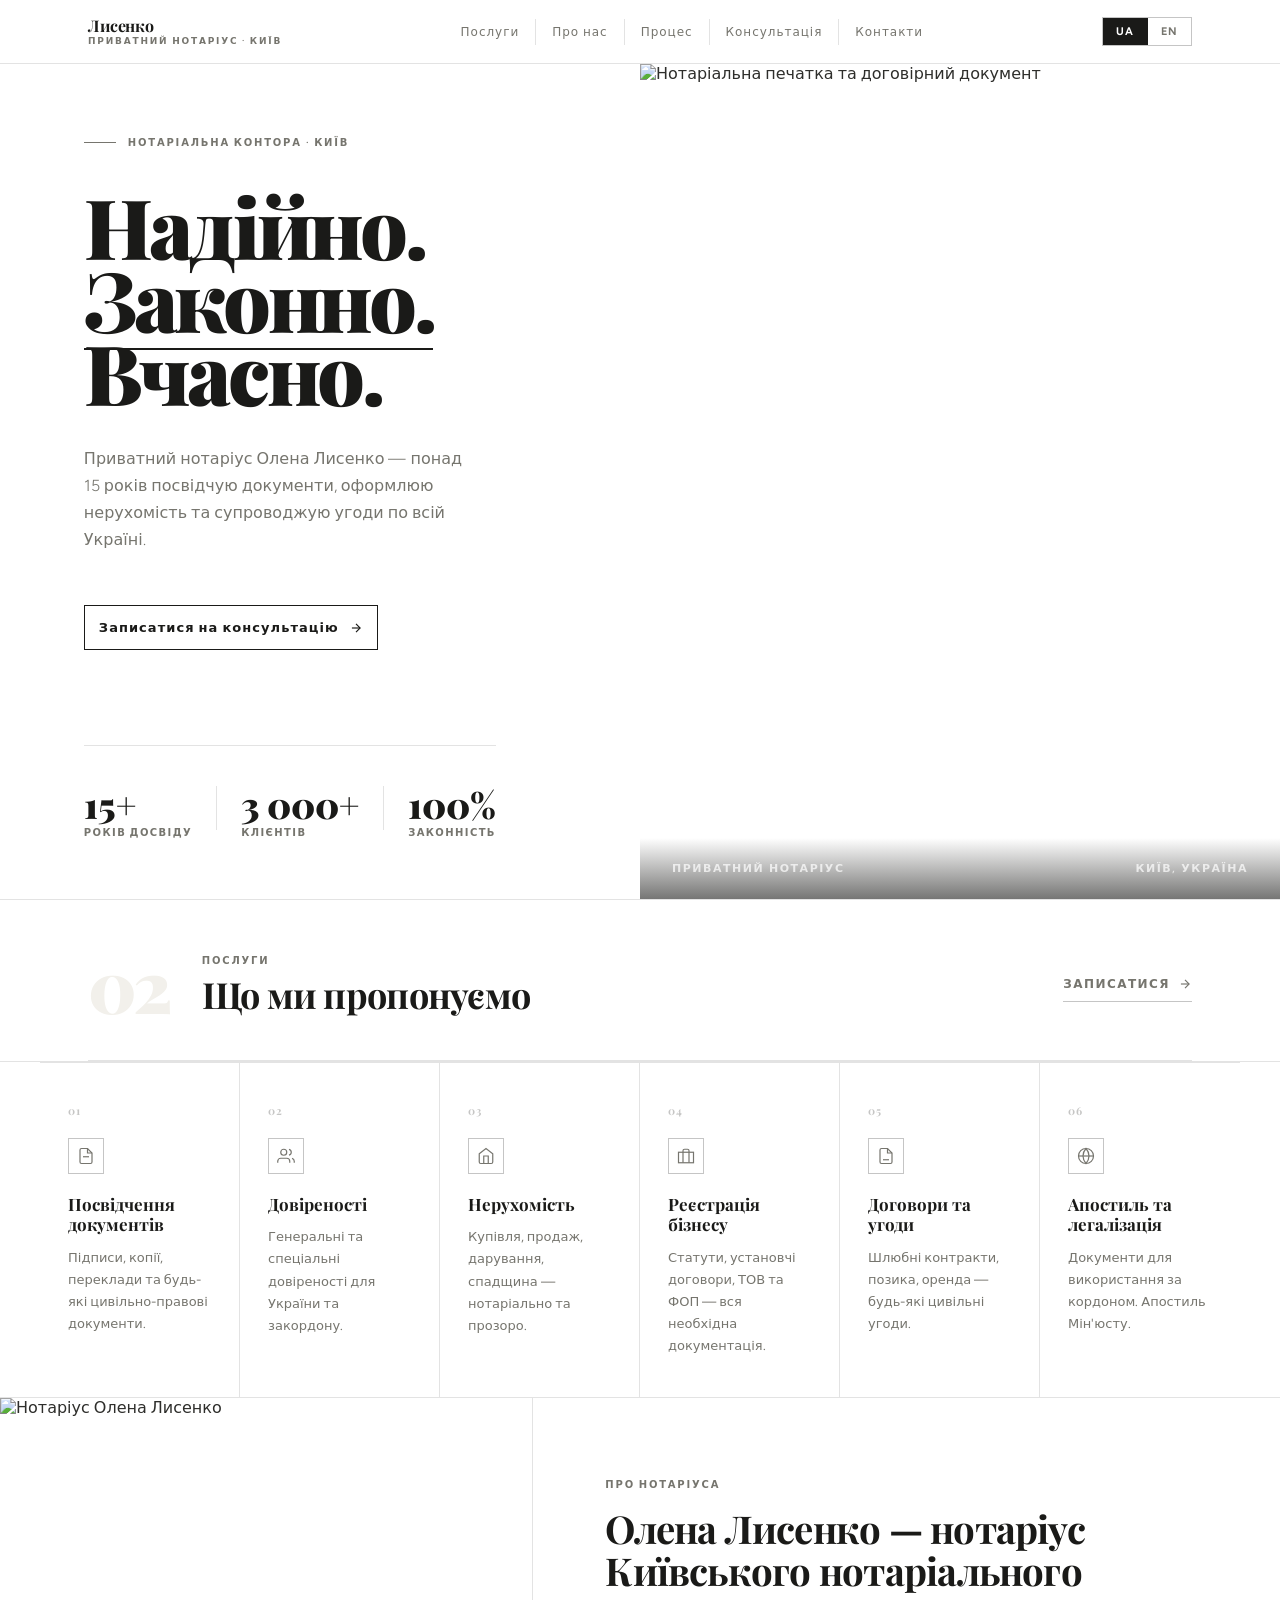
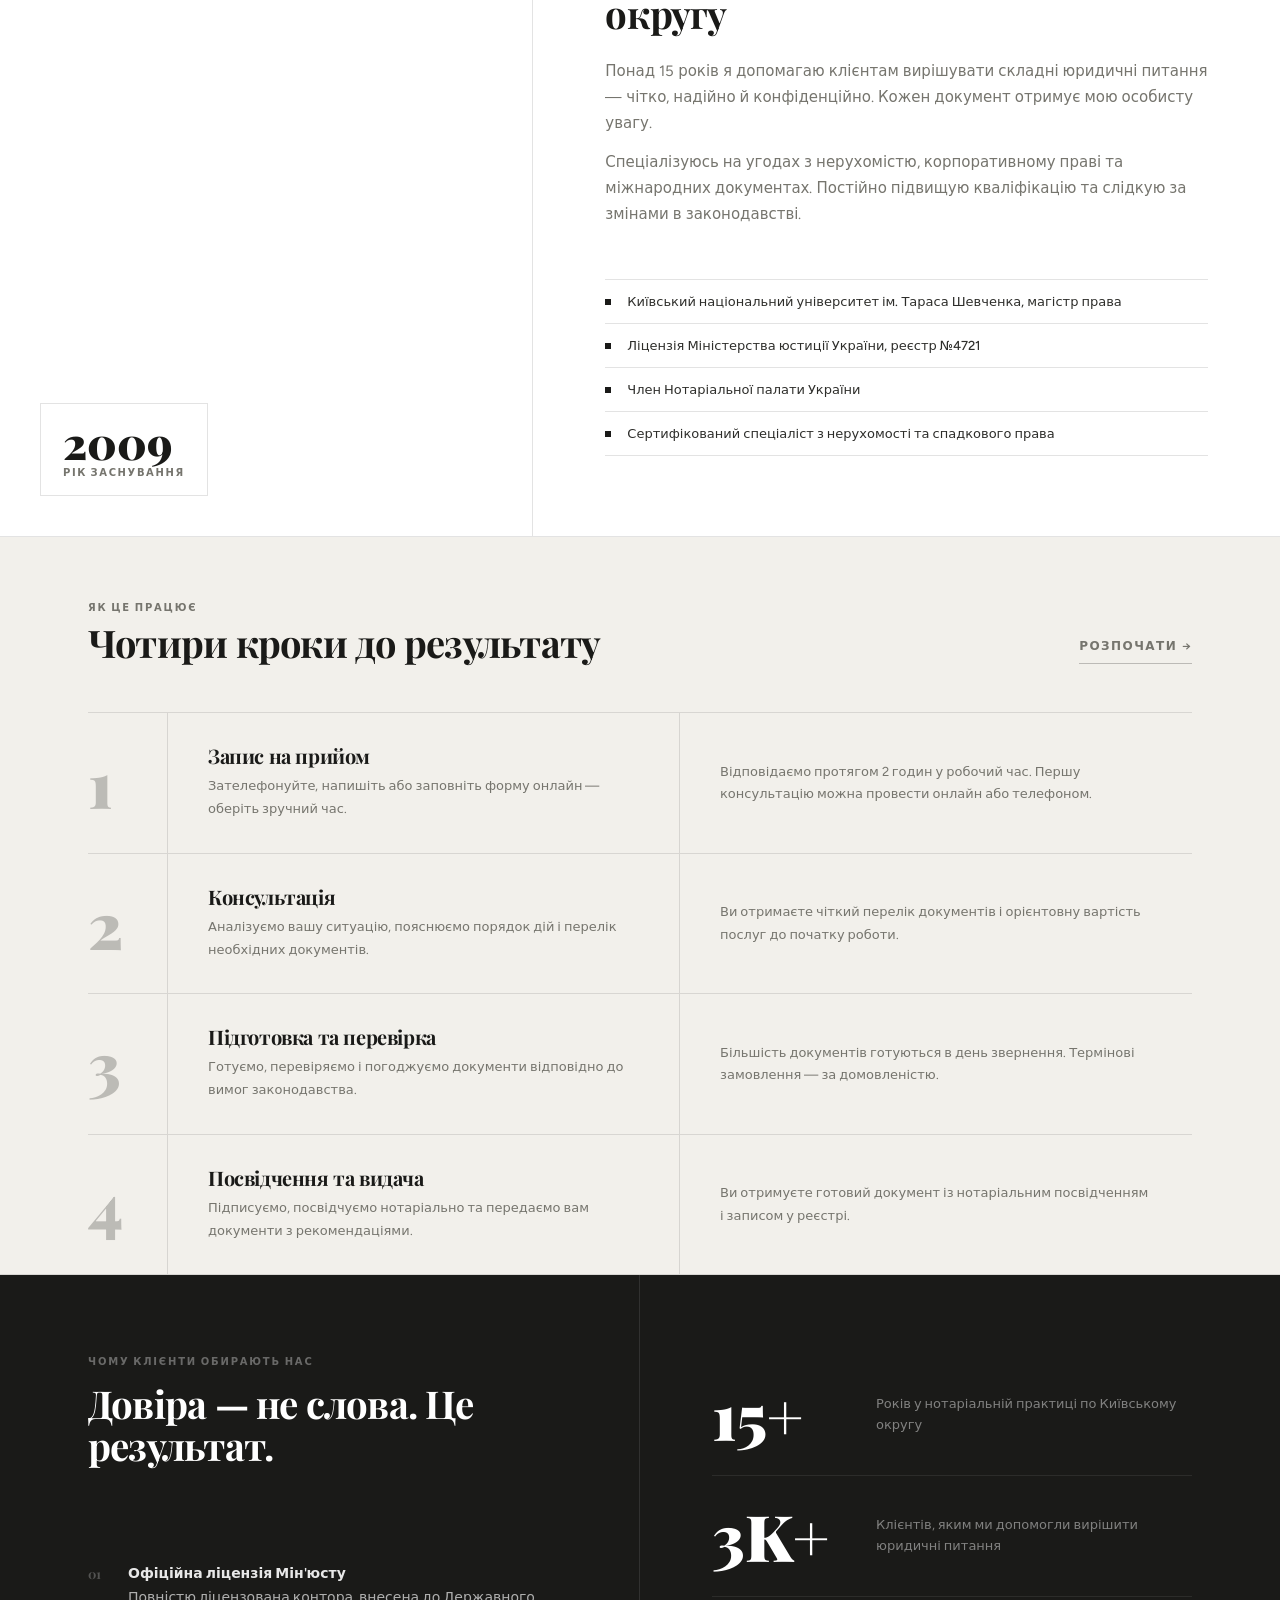
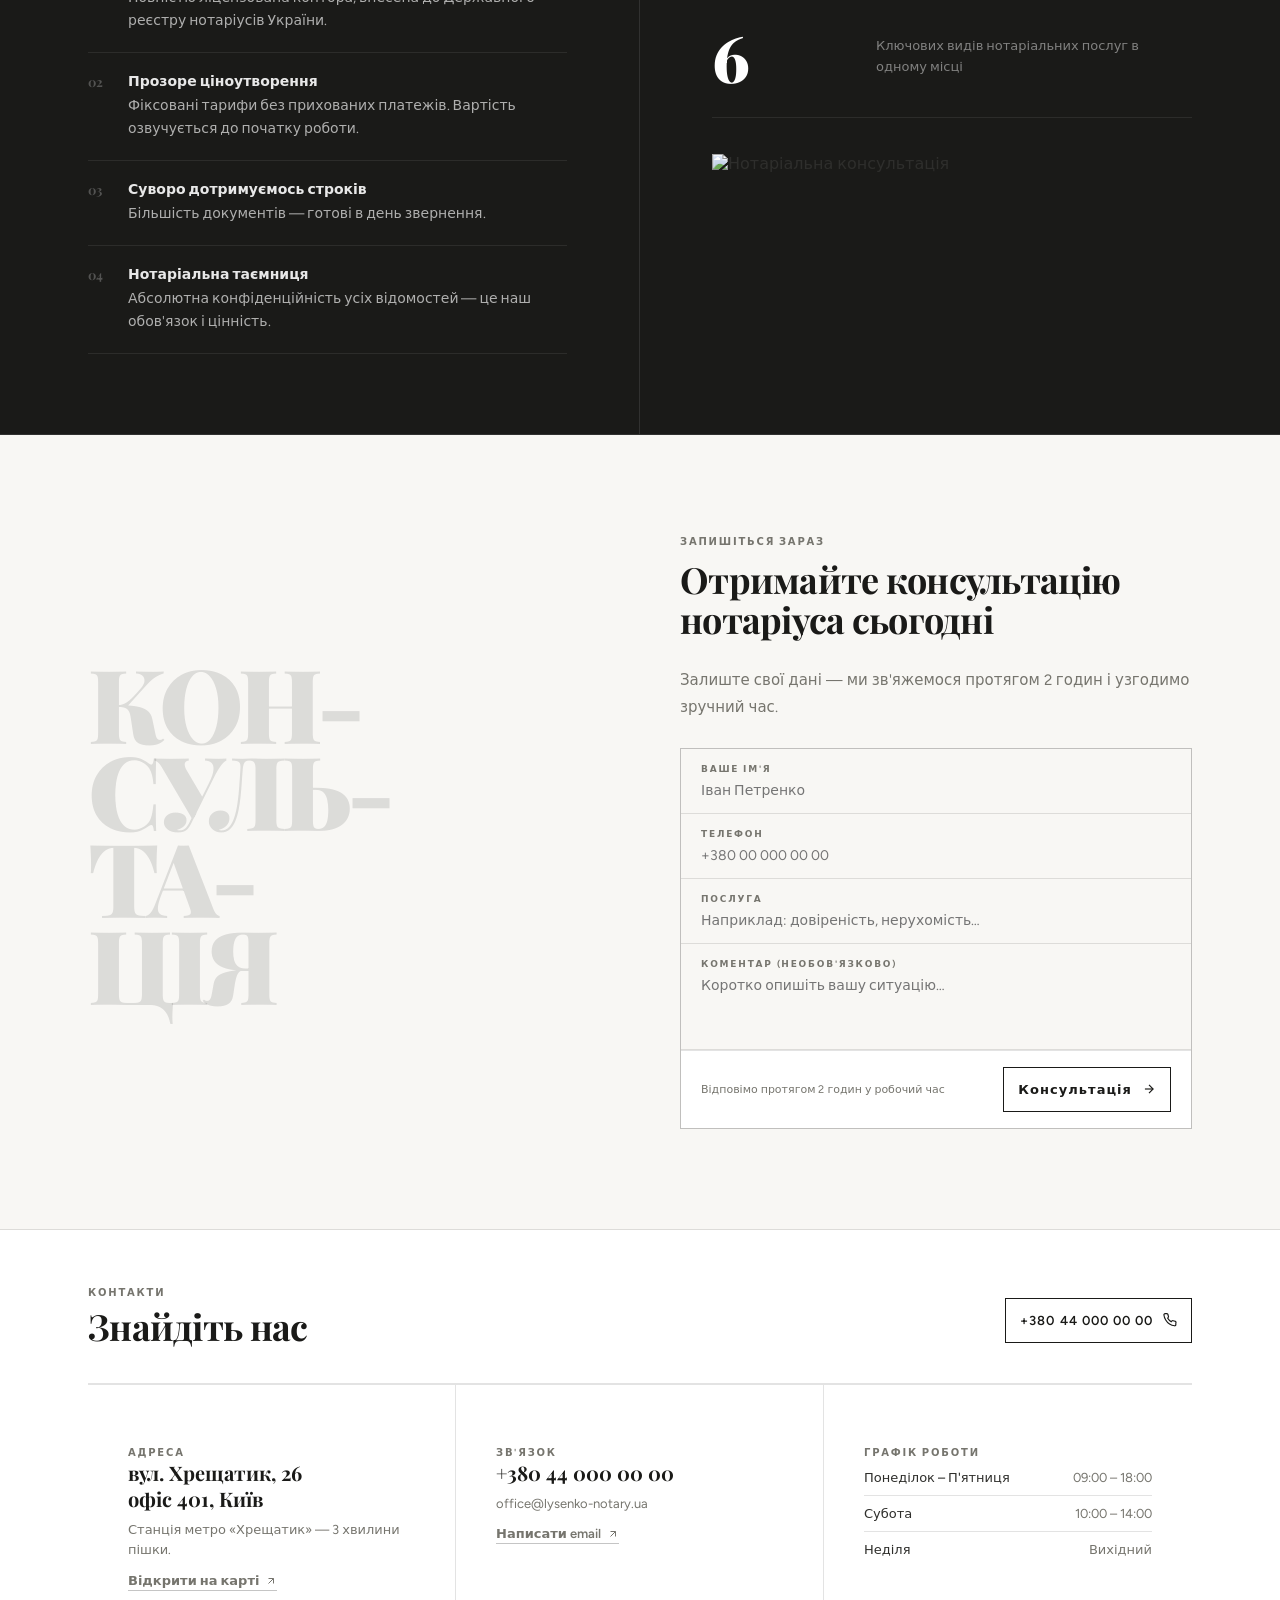
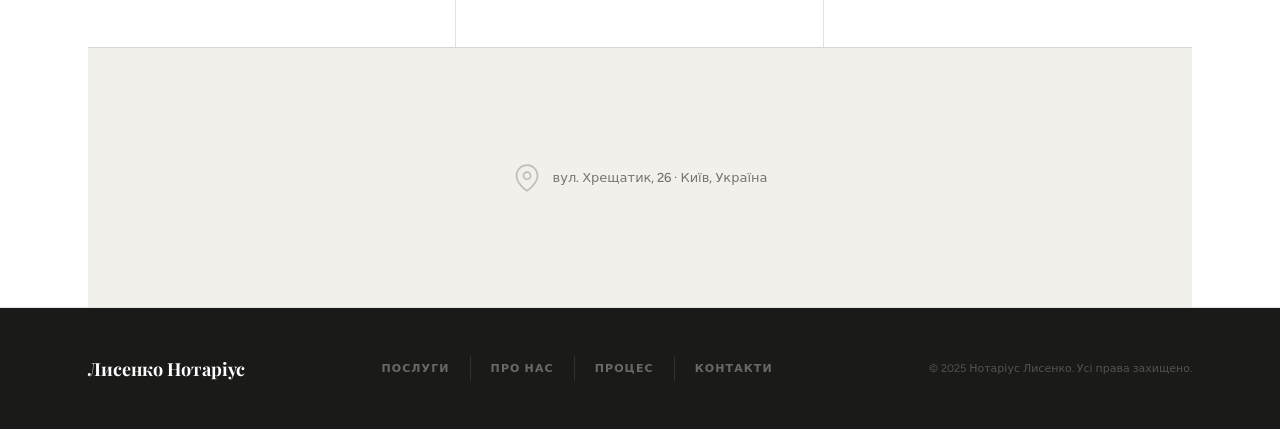
==== index.html @ f09a991b "commit with separate css" ====
<!doctype html>
<html lang="uk">
  <head>
    <meta charset="UTF-8" />
    <meta name="viewport" content="width=device-width,initial-scale=1.0" />
    <title>Нотаріус Олена Лисенко — Нотаріальні послуги</title>
    <meta
      name="description"
      content="Приватний нотаріус у Києві. Посвідчення документів, довіреності, нерухомість, апостиль. Запишіться на консультацію."
    />
    <link rel="alternate" hreflang="uk" href="index.html" />
    <link rel="alternate" hreflang="en" href="index-en.html" />
    <link rel="preconnect" href="https://fonts.googleapis.com" />
    <link rel="preconnect" href="https://fonts.gstatic.com" crossorigin />
    <link
      href="https://fonts.googleapis.com/css2?family=Playfair+Display:wght@400;700;900&family=Figtree:wght@300;400;500;600&display=swap"
      rel="stylesheet"
    />
    <link rel="stylesheet" href="assets/css/style.css" />
  </head>
  <body>
    <!-- =====================================================
     HEADER
===================================================== -->
    <header class="site-header">
      <div class="wrap header-inner">
        <a href="index.html" class="logo">
          <span class="logo-name">Лисенко</span>
          <span class="logo-title">Приватний нотаріус · Київ</span>
        </a>
        <nav class="main-nav" aria-label="Головна навігація">
          <a href="#services" class="nav-item">Послуги</a>
          <a href="#about" class="nav-item">Про нас</a>
          <a href="#process" class="nav-item">Процес</a>
          <a href="#cta" class="nav-item">Консультація</a>
          <a href="#contact" class="nav-item">Контакти</a>
        </nav>
        <div class="header-right">
          <div class="lang-toggle">
            <button class="lang-btn on" onclick="location.href = 'index.html'">
              UA
            </button>
            <button class="lang-btn" onclick="location.href = 'index-en.html'">
              EN
            </button>
          </div>

          <button
            class="hamburger"
            id="hamburger"
            aria-label="Відкрити меню"
            aria-expanded="false"
          >
            <span class="bar"></span><span class="bar"></span
            ><span class="bar"></span>
          </button>
        </div>
      </div>
    </header>

    <!-- Mobile nav -->
    <div class="mob-overlay" id="mobOverlay"></div>
    <nav class="mob-panel" id="mobPanel" aria-label="Мобільне меню">
      <div class="mob-head">
        <span
          class="logo-name"
          style="
            font-family: &quot;Playfair Display&quot;, serif;
            color: var(--ink);
          "
          >Лисенко</span
        >
        <button class="mob-close" id="mobClose" aria-label="Закрити меню">
          <svg
            viewBox="0 0 24 24"
            fill="none"
            stroke="currentColor"
            stroke-width="1.8"
          >
            <line x1="18" y1="6" x2="6" y2="18" />
            <line x1="6" y1="6" x2="18" y2="18" />
          </svg>
        </button>
      </div>
      <div class="mob-links">
        <a href="#services" class="mob-link">Послуги</a>
        <a href="#about" class="mob-link">Про нас</a>
        <a href="#process" class="mob-link">Процес</a>
        <a href="#trust" class="mob-link">Чому ми</a>
        <a href="#cta" class="mob-link">Консультація</a>
        <a href="#contact" class="mob-link">Контакти</a>
      </div>
      <div class="mob-foot">
        <div class="mob-lang">
          <button class="lang-btn on" onclick="location.href = 'index.html'">
            UA
          </button>
          <button class="lang-btn" onclick="location.href = 'index-en.html'">
            EN
          </button>
        </div>
      </div>
    </nav>

    <main>
      <!-- =====================================================
     § 1 — HERO
===================================================== -->
      <section class="hero">
        <div class="hero-left wrap" style="padding-right: 60px">
          <div>
            <div class="hero-tag" data-sr="up">
              <div class="hero-tag-line"></div>
              <span class="t-label">Нотаріальна контора · Київ</span>
            </div>
            <h1 class="hero-headline" data-sr="up" data-delay="80">
              Надійно.<br /><em>Законно.</em><br />Вчасно.
            </h1>
            <p class="hero-sub" data-sr="up" data-delay="160">
              Приватний нотаріус Олена Лисенко — понад 15 років посвідчую
              документи, оформлюю нерухомість та супроводжую угоди по всій
              Україні.
            </p>
            <div data-sr="up" data-delay="240">
              <a href="#cta" class="btn-cta">
                <span>Записатися на консультацію</span>
                <svg
                  viewBox="0 0 24 24"
                  fill="none"
                  stroke="currentColor"
                  stroke-width="2"
                >
                  <line x1="5" y1="12" x2="19" y2="12" />
                  <polyline points="12 5 19 12 12 19" />
                </svg>
              </a>
            </div>
          </div>
          <div class="hero-bottom" data-sr="up" data-delay="320">
            <div class="hero-stat">
              <div class="hero-stat-num">15+</div>
              <div class="hero-stat-label">Років досвіду</div>
            </div>
            <div class="rule-v" style="height: 44px"></div>
            <div class="hero-stat">
              <div class="hero-stat-num">3 000+</div>
              <div class="hero-stat-label">Клієнтів</div>
            </div>
            <div class="rule-v" style="height: 44px"></div>
            <div class="hero-stat">
              <div class="hero-stat-num">100%</div>
              <div class="hero-stat-label">Законність</div>
            </div>
          </div>
        </div>
        <div class="hero-right">
          <img
            class="hero-img"
            src="https://images.unsplash.com/photo-1505664194779-8beaceb93744?w=900&auto=format&fit=crop&q=60&ixlib=rb-4.1.0&ixid=M3wxMjA3fDB8MHxzZWFyY2h8OHx8bGF3eWVyfGVufDB8fDB8fHww"
            alt="Нотаріальна печатка та договірний документ"
            loading="eager"
          />
          <div class="hero-img-caption">
            <span class="hero-img-caption-text">Приватний нотаріус</span>
            <span class="hero-img-caption-text">Київ, Україна</span>
          </div>
        </div>
      </section>

      <!-- =====================================================
     § 2 — SERVICES
===================================================== -->
      <section class="services" id="services">
        <div class="wrap">
          <div class="services-head">
            <div class="services-num-label" aria-hidden="true">02</div>
            <div data-sr="up">
              <span class="t-label" style="display: block; margin-bottom: 8px"
                >Послуги</span
              >
              <h2 class="t-heading" style="font-size: clamp(24px, 3vw, 36px)">
                Що ми пропонуємо
              </h2>
            </div>
            <a href="#cta" class="btn-ghost" data-sr="right">
              Записатися
              <svg
                viewBox="0 0 24 24"
                fill="none"
                stroke="currentColor"
                stroke-width="2"
              >
                <line x1="5" y1="12" x2="19" y2="12" />
                <polyline points="12 5 19 12 12 19" />
              </svg>
            </a>
          </div>
        </div>
        <div
          class="wrap"
          style="
            padding-left: 0;
            padding-right: 0;
            max-width: 100%;
            border-left: 48px solid transparent;
            border-right: 48px solid transparent;
          "
          class="services-wrap"
        >
          <!-- re-use wrap but full-width the grid -->
        </div>
        <div style="border-top: 1px solid var(--rule)">
          <div class="wrap" style="padding: 0">
            <div class="services-grid">
              <div class="service-item" data-sr="up" data-delay="0">
                <span class="svc-idx">01</span>
                <div class="svc-icon">
                  <svg
                    viewBox="0 0 24 24"
                    fill="none"
                    stroke="currentColor"
                    stroke-width="1.6"
                  >
                    <path
                      d="M14 2H6a2 2 0 0 0-2 2v16a2 2 0 0 0 2 2h12a2 2 0 0 0 2-2V8z"
                    />
                    <polyline points="14 2 14 8 20 8" />
                    <line x1="16" y1="13" x2="8" y2="13" />
                  </svg>
                </div>
                <div class="svc-name">Посвідчення документів</div>
                <p class="svc-desc">
                  Підписи, копії, переклади та будь-які цивільно-правові
                  документи.
                </p>
              </div>
              <div class="service-item" data-sr="up" data-delay="60">
                <span class="svc-idx">02</span>
                <div class="svc-icon">
                  <svg
                    viewBox="0 0 24 24"
                    fill="none"
                    stroke="currentColor"
                    stroke-width="1.6"
                  >
                    <path d="M17 21v-2a4 4 0 0 0-4-4H5a4 4 0 0 0-4 4v2" />
                    <circle cx="9" cy="7" r="4" />
                    <path
                      d="M23 21v-2a4 4 0 0 0-3-3.87M16 3.13a4 4 0 0 1 0 7.75"
                    />
                  </svg>
                </div>
                <div class="svc-name">Довіреності</div>
                <p class="svc-desc">
                  Генеральні та спеціальні довіреності для України та закордону.
                </p>
              </div>
              <div class="service-item" data-sr="up" data-delay="120">
                <span class="svc-idx">03</span>
                <div class="svc-icon">
                  <svg
                    viewBox="0 0 24 24"
                    fill="none"
                    stroke="currentColor"
                    stroke-width="1.6"
                  >
                    <path d="M3 9l9-7 9 7v11a2 2 0 0 1-2 2H5a2 2 0 0 1-2-2z" />
                    <polyline points="9 22 9 12 15 12 15 22" />
                  </svg>
                </div>
                <div class="svc-name">Нерухомість</div>
                <p class="svc-desc">
                  Купівля, продаж, дарування, спадщина — нотаріально та прозоро.
                </p>
              </div>
              <div class="service-item" data-sr="up" data-delay="180">
                <span class="svc-idx">04</span>
                <div class="svc-icon">
                  <svg
                    viewBox="0 0 24 24"
                    fill="none"
                    stroke="currentColor"
                    stroke-width="1.6"
                  >
                    <rect x="2" y="7" width="20" height="14" rx="0" ry="0" />
                    <path d="M16 21V5a2 2 0 0 0-2-2h-4a2 2 0 0 0-2 2v16" />
                  </svg>
                </div>
                <div class="svc-name">Реєстрація бізнесу</div>
                <p class="svc-desc">
                  Статути, установчі договори, ТОВ та ФОП — вся необхідна
                  документація.
                </p>
              </div>
              <div class="service-item" data-sr="up" data-delay="240">
                <span class="svc-idx">05</span>
                <div class="svc-icon">
                  <svg
                    viewBox="0 0 24 24"
                    fill="none"
                    stroke="currentColor"
                    stroke-width="1.6"
                  >
                    <path
                      d="M14 2H6a2 2 0 0 0-2 2v16a2 2 0 0 0 2 2h12a2 2 0 0 0 2-2V8z"
                    />
                    <polyline points="14 2 14 8 20 8" />
                    <line x1="16" y1="17" x2="8" y2="17" />
                  </svg>
                </div>
                <div class="svc-name">Договори та угоди</div>
                <p class="svc-desc">
                  Шлюбні контракти, позика, оренда — будь-які цивільні угоди.
                </p>
              </div>
              <div class="service-item" data-sr="up" data-delay="300">
                <span class="svc-idx">06</span>
                <div class="svc-icon">
                  <svg
                    viewBox="0 0 24 24"
                    fill="none"
                    stroke="currentColor"
                    stroke-width="1.6"
                  >
                    <circle cx="12" cy="12" r="10" />
                    <line x1="2" y1="12" x2="22" y2="12" />
                    <path
                      d="M12 2a15.3 15.3 0 0 1 4 10 15.3 15.3 0 0 1-4 10 15.3 15.3 0 0 1-4-10 15.3 15.3 0 0 1 4-10z"
                    />
                  </svg>
                </div>
                <div class="svc-name">Апостиль та легалізація</div>
                <p class="svc-desc">
                  Документи для використання за кордоном. Апостиль Мін'юсту.
                </p>
              </div>
            </div>
          </div>
        </div>
      </section>

      <!-- =====================================================
     § 3 — ABOUT
===================================================== -->
      <section class="about" id="about">
        <div class="about-img-col">
          <img
            src="https://images.unsplash.com/photo-1573497019940-1c28c88b4f3e?w=900&q=85"
            alt="Нотаріус Олена Лисенко"
            loading="lazy"
          />
          <div class="about-sticker">
            <div class="about-sticker-yr">2009</div>
            <div class="about-sticker-txt">Рік заснування</div>
          </div>
        </div>
        <div class="about-text-col">
          <span class="t-label" data-sr="up">Про нотаріуса</span>
          <h2 class="t-heading" data-sr="up" data-delay="80">
            Олена Лисенко — нотаріус Київського нотаріального округу
          </h2>
          <p class="t-body" data-sr="up" data-delay="160">
            Понад 15 років я допомагаю клієнтам вирішувати складні юридичні
            питання — чітко, надійно й конфіденційно. Кожен документ отримує мою
            особисту увагу.
          </p>
          <p class="t-body" data-sr="up" data-delay="200">
            Спеціалізуюсь на угодах з нерухомістю, корпоративному праві та
            міжнародних документах. Постійно підвищую кваліфікацію та слідкую за
            змінами в законодавстві.
          </p>
          <div class="about-creds" data-sr="up" data-delay="280">
            <div class="about-cred">
              <div class="cred-mark"></div>
              <span class="cred-text"
                >Київський національний університет ім. Тараса Шевченка, магістр
                права</span
              >
            </div>
            <div class="about-cred">
              <div class="cred-mark"></div>
              <span class="cred-text"
                >Ліцензія Міністерства юстиції України, реєстр №4721</span
              >
            </div>
            <div class="about-cred">
              <div class="cred-mark"></div>
              <span class="cred-text">Член Нотаріальної палати України</span>
            </div>
            <div class="about-cred">
              <div class="cred-mark"></div>
              <span class="cred-text"
                >Сертифікований спеціаліст з нерухомості та спадкового
                права</span
              >
            </div>
          </div>
        </div>
      </section>

      <!-- =====================================================
     § 4 — PROCESS
===================================================== -->
      <section class="process" id="process">
        <div class="wrap">
          <div class="process-head">
            <div data-sr="up">
              <span class="t-label" style="display: block; margin-bottom: 8px"
                >Як це працює</span
              >
              <h2 class="t-heading">Чотири кроки до результату</h2>
            </div>
            <a href="#cta" class="btn-ghost" data-sr="right">Розпочати →</a>
          </div>
          <div class="process-steps">
            <div class="process-step" data-sr="up" data-delay="0">
              <div class="step-num">1</div>
              <div class="step-body">
                <h3 class="t-heading" style="font-size: 20px">
                  Запис на прийом
                </h3>
                <p class="t-body" style="font-size: 13px">
                  Зателефонуйте, напишіть або заповніть форму онлайн — оберіть
                  зручний час.
                </p>
              </div>
              <div class="step-note">
                <p class="step-note-txt">
                  Відповідаємо протягом 2 годин у робочий час. Першу
                  консультацію можна провести онлайн або телефоном.
                </p>
              </div>
            </div>
            <div class="process-step" data-sr="up" data-delay="80">
              <div class="step-num">2</div>
              <div class="step-body">
                <h3 class="t-heading" style="font-size: 20px">Консультація</h3>
                <p class="t-body" style="font-size: 13px">
                  Аналізуємо вашу ситуацію, пояснюємо порядок дій і перелік
                  необхідних документів.
                </p>
              </div>
              <div class="step-note">
                <p class="step-note-txt">
                  Ви отримаєте чіткий перелік документів і орієнтовну вартість
                  послуг до початку роботи.
                </p>
              </div>
            </div>
            <div class="process-step" data-sr="up" data-delay="160">
              <div class="step-num">3</div>
              <div class="step-body">
                <h3 class="t-heading" style="font-size: 20px">
                  Підготовка та перевірка
                </h3>
                <p class="t-body" style="font-size: 13px">
                  Готуємо, перевіряємо і погоджуємо документи відповідно до
                  вимог законодавства.
                </p>
              </div>
              <div class="step-note">
                <p class="step-note-txt">
                  Більшість документів готуються в день звернення. Термінові
                  замовлення — за домовленістю.
                </p>
              </div>
            </div>
            <div class="process-step" data-sr="up" data-delay="240">
              <div class="step-num">4</div>
              <div class="step-body">
                <h3 class="t-heading" style="font-size: 20px">
                  Посвідчення та видача
                </h3>
                <p class="t-body" style="font-size: 13px">
                  Підписуємо, посвідчуємо нотаріально та передаємо вам документи
                  з рекомендаціями.
                </p>
              </div>
              <div class="step-note">
                <p class="step-note-txt">
                  Ви отримуєте готовий документ із нотаріальним посвідченням і
                  записом у реєстрі.
                </p>
              </div>
            </div>
          </div>
        </div>
      </section>

      <!-- =====================================================
     § 5 — TRUST
===================================================== -->
      <section class="trust" id="trust">
        <div class="wrap">
          <div class="trust-inner">
            <div class="trust-left">
              <div>
                <span
                  class="t-label"
                  style="
                    color: rgba(255, 255, 255, 0.35);
                    display: block;
                    margin-bottom: 14px;
                  "
                  >Чому клієнти обирають нас</span
                >
                <h2
                  class="t-heading"
                  style="color: var(--white); font-size: clamp(26px, 3vw, 40px)"
                  data-sr="up"
                >
                  Довіра — не слова. Це результат.
                </h2>
              </div>
              <div class="trust-reasons" data-sr="up" data-delay="120">
                <div class="trust-reason">
                  <span class="trust-reason-num">01</span>
                  <div>
                    <span class="trust-reason-title"
                      >Офіційна ліцензія Мін'юсту</span
                    >
                    <span class="trust-reason-txt"
                      >Повністю ліцензована контора, внесена до Державного
                      реєстру нотаріусів України.</span
                    >
                  </div>
                </div>
                <div class="trust-reason">
                  <span class="trust-reason-num">02</span>
                  <div>
                    <span class="trust-reason-title"
                      >Прозоре ціноутворення</span
                    >
                    <span class="trust-reason-txt"
                      >Фіксовані тарифи без прихованих платежів. Вартість
                      озвучується до початку роботи.</span
                    >
                  </div>
                </div>
                <div class="trust-reason">
                  <span class="trust-reason-num">03</span>
                  <div>
                    <span class="trust-reason-title"
                      >Суворо дотримуємось строків</span
                    >
                    <span class="trust-reason-txt"
                      >Більшість документів — готові в день звернення.</span
                    >
                  </div>
                </div>
                <div class="trust-reason">
                  <span class="trust-reason-num">04</span>
                  <div>
                    <span class="trust-reason-title">Нотаріальна таємниця</span>
                    <span class="trust-reason-txt"
                      >Абсолютна конфіденційність усіх відомостей — це наш
                      обов'язок і цінність.</span
                    >
                  </div>
                </div>
              </div>
            </div>
            <div class="trust-right" data-sr="right">
              <div class="trust-stat-row">
                <div class="trust-stat-big">15+</div>
                <div class="trust-stat-desc">
                  Років у нотаріальній практиці по Київському округу
                </div>
              </div>
              <div class="trust-stat-row">
                <div class="trust-stat-big">3K+</div>
                <div class="trust-stat-desc">
                  Клієнтів, яким ми допомогли вирішити юридичні питання
                </div>
              </div>
              <div class="trust-stat-row">
                <div class="trust-stat-big">6</div>
                <div class="trust-stat-desc">
                  Ключових видів нотаріальних послуг в одному місці
                </div>
              </div>
              <div class="trust-photo" style="margin-top: 36px">
                <img
                  src="https://images.unsplash.com/photo-1450101499163-c8848c66ca85?w=900&auto=format&fit=crop&q=60&ixlib=rb-4.1.0&ixid=M3wxMjA3fDB8MHxzZWFyY2h8Nnx8bGF3eWVyfGVufDB8fDB8fHww"
                  alt="Нотаріальна консультація"
                  loading="lazy"
                />
              </div>
            </div>
          </div>
        </div>
      </section>

      <!-- =====================================================
     § 6 — CONSULTATION CTA
===================================================== -->
      <section class="cta-section" id="cta">
        <div class="wrap">
          <div class="cta-inner">
            <div class="cta-left" data-sr="left">
              <div class="cta-super" aria-hidden="true">
                КОН-<br />СУЛЬ-<br />ТА-<br />ЦІЯ
              </div>
            </div>
            <div class="cta-right">
              <div data-sr="up">
                <span
                  class="t-label"
                  style="display: block; margin-bottom: 12px"
                  >Запишіться зараз</span
                >
                <h2 class="t-heading" style="font-size: clamp(24px, 3vw, 36px)">
                  Отримайте консультацію нотаріуса сьогодні
                </h2>
              </div>
              <p class="t-body" data-sr="up" data-delay="80">
                Залиште свої дані — ми зв'яжемося протягом 2 годин і узгодимо
                зручний час.
              </p>
              <form
                class="cta-form"
                id="contactForm"
                data-sr="up"
                data-delay="160"
                novalidate
              >
                <div class="cta-field">
                  <label for="name">Ваше ім'я</label>
                  <input
                    type="text"
                    id="name"
                    name="name"
                    placeholder="Іван Петренко"
                    required
                  />
                </div>
                <div class="cta-field">
                  <label for="phone">Телефон</label>
                  <input
                    type="tel"
                    id="phone"
                    name="phone"
                    placeholder="+380 00 000 00 00"
                    required
                  />
                </div>
                <div class="cta-field">
                  <label for="service">Послуга</label>
                  <input
                    type="text"
                    id="service"
                    name="service"
                    placeholder="Наприклад: довіреність, нерухомість…"
                  />
                </div>
                <div class="cta-field">
                  <label for="message">Коментар (необов'язково)</label>
                  <textarea
                    id="message"
                    name="message"
                    placeholder="Коротко опишіть вашу ситуацію…"
                  ></textarea>
                </div>
                <div class="form-foot">
                  <span class="form-note"
                    >Відповімо протягом 2 годин у робочий час</span
                  >
                  <button
                    type="submit"
                    class="btn-cta"
                    data-sending="Надсилаємо…"
                    data-sent="Надіслано ✓"
                  >
                    <span>Консультація</span>
                    <svg
                      viewBox="0 0 24 24"
                      fill="none"
                      stroke="currentColor"
                      stroke-width="2"
                    >
                      <line x1="5" y1="12" x2="19" y2="12" />
                      <polyline points="12 5 19 12 12 19" />
                    </svg>
                  </button>
                </div>
              </form>
            </div>
          </div>
        </div>
      </section>

      <!-- =====================================================
     § 7 — CONTACT
===================================================== -->
      <section class="contact" id="contact">
        <div class="wrap">
          <div
            style="
              padding: 56px 0 36px;
              border-bottom: 1px solid var(--rule);
              display: flex;
              align-items: flex-end;
              justify-content: space-between;
              gap: 24px;
              flex-wrap: wrap;
            "
          >
            <div data-sr="up">
              <span class="t-label" style="display: block; margin-bottom: 8px"
                >Контакти</span
              >
              <h2 class="t-heading" style="font-size: clamp(24px, 3vw, 36px)">
                Знайдіть нас
              </h2>
            </div>
            <a
              href="tel:+380440000000"
              class="btn-cta"
              data-sr="right"
              style="margin-bottom: 4px"
            >
              <span>+380 44 000 00 00</span>
              <svg
                viewBox="0 0 24 24"
                fill="none"
                stroke="currentColor"
                stroke-width="2"
              >
                <path
                  d="M22 16.92v3a2 2 0 0 1-2.18 2 19.79 19.79 0 0 1-8.63-3.07A19.5 19.5 0 0 1 4.69 12 19.79 19.79 0 0 1 1.61 3.38 2 2 0 0 1 3.58 1h3a2 2 0 0 1 2 1.72 12.84 12.84 0 0 0 .7 2.81 2 2 0 0 1-.45 2.11L8.09 8.91a16 16 0 0 0 6 6l1.27-1.27a2 2 0 0 1 2.11-.45 12.84 12.84 0 0 0 2.81.7A2 2 0 0 1 22 16.92z"
                />
              </svg>
            </a>
          </div>
          <div class="contact-grid">
            <div class="contact-col" data-sr="up" data-delay="0">
              <span class="t-label">Адреса</span>
              <div class="contact-val">
                вул. Хрещатик, 26<br />офіс 401, Київ
              </div>
              <p class="contact-note">
                Станція метро «Хрещатик» — 3 хвилини пішки.
              </p>
              <a href="#" class="contact-link">
                Відкрити на карті
                <svg
                  viewBox="0 0 24 24"
                  fill="none"
                  stroke="currentColor"
                  stroke-width="2"
                >
                  <line x1="7" y1="17" x2="17" y2="7" />
                  <polyline points="7 7 17 7 17 17" />
                </svg>
              </a>
            </div>
            <div class="contact-col" data-sr="up" data-delay="80">
              <span class="t-label">Зв'язок</span>
              <div class="contact-val">+380 44 000 00 00</div>
              <p class="contact-note">office@lysenko-notary.ua</p>
              <a href="mailto:office@lysenko-notary.ua" class="contact-link">
                Написати email
                <svg
                  viewBox="0 0 24 24"
                  fill="none"
                  stroke="currentColor"
                  stroke-width="2"
                >
                  <line x1="7" y1="17" x2="17" y2="7" />
                  <polyline points="7 7 17 7 17 17" />
                </svg>
              </a>
            </div>
            <div class="contact-col" data-sr="up" data-delay="160">
              <span class="t-label">Графік роботи</span>
              <div class="hours-list">
                <div class="hours-row">
                  <span class="hours-day">Понеділок – П'ятниця</span
                  ><span>09:00 – 18:00</span>
                </div>
                <div class="hours-row">
                  <span class="hours-day">Субота</span
                  ><span>10:00 – 14:00</span>
                </div>
                <div class="hours-row">
                  <span class="hours-day">Неділя</span><span>Вихідний</span>
                </div>
              </div>
            </div>
          </div>
          <!-- Map placeholder -->
          <div
            style="
              height: 260px;
              background: var(--warm-gray);
              border-top: 1px solid var(--rule);
              display: flex;
              align-items: center;
              justify-content: center;
              gap: 12px;
              color: var(--stone);
            "
            data-sr="scale"
          >
            <svg
              viewBox="0 0 24 24"
              width="28"
              height="28"
              fill="none"
              stroke="currentColor"
              stroke-width="1.5"
              opacity=".4"
            >
              <path d="M21 10c0 7-9 13-9 13s-9-6-9-13a9 9 0 0 1 18 0z" />
              <circle cx="12" cy="10" r="3" />
            </svg>
            <span style="font-size: 13px; font-weight: 500"
              >вул. Хрещатик, 26 · Київ, Україна</span
            >
          </div>
        </div>
      </section>
    </main>

    <!-- =====================================================
     FOOTER
===================================================== -->
    <footer class="site-footer">
      <div class="wrap footer-inner">
        <div class="footer-logo">Лисенко Нотаріус</div>
        <div class="footer-links">
          <a href="#services" class="footer-link">Послуги</a>
          <a href="#about" class="footer-link">Про нас</a>
          <a href="#process" class="footer-link">Процес</a>
          <a href="#contact" class="footer-link">Контакти</a>
        </div>
        <div class="footer-copy">
          © 2025 Нотаріус Лисенко. Усі права захищено.
        </div>
      </div>
    </footer>

    <script>
      (function () {
        "use strict";

        /* -- Sticky header shadow -- */
        const hdr = document.querySelector(".site-header");
        window.addEventListener(
          "scroll",
          () => {
            hdr.style.boxShadow =
              window.scrollY > 8 ? "0 1px 20px rgba(26,26,24,.08)" : "none";
          },
          { passive: true },
        );

        /* -- Mobile hamburger -- */
        const ham = document.getElementById("hamburger");
        const panel = document.getElementById("mobPanel");
        const overlay = document.getElementById("mobOverlay");
        const close = document.getElementById("mobClose");
        function openMenu() {
          ham.classList.add("open");
          ham.setAttribute("aria-expanded", "true");
          panel.classList.add("open");
          overlay.style.display = "block";
          requestAnimationFrame(() => overlay.classList.add("show"));
          document.body.style.overflow = "hidden";
        }
        function closeMenu() {
          ham.classList.remove("open");
          ham.setAttribute("aria-expanded", "false");
          panel.classList.remove("open");
          overlay.classList.remove("show");
          document.body.style.overflow = "";
          setTimeout(() => {
            overlay.style.display = "none";
          }, 350);
        }
        ham && ham.addEventListener("click", openMenu);
        close && close.addEventListener("click", closeMenu);
        overlay && overlay.addEventListener("click", closeMenu);
        document
          .querySelectorAll(".mob-link")
          .forEach((l) => l.addEventListener("click", closeMenu));
        document.addEventListener("keydown", (e) => {
          if (e.key === "Escape") closeMenu();
        });

        /* -- Scroll reveal -- */
        const els = document.querySelectorAll("[data-sr]");
        if ("IntersectionObserver" in window) {
          const io = new IntersectionObserver(
            (entries) => {
              entries.forEach((e) => {
                if (e.isIntersecting) {
                  const d = +(e.target.dataset.delay || 0);
                  setTimeout(() => e.target.classList.add("in"), d);
                  io.unobserve(e.target);
                }
              });
            },
            { threshold: 0.1, rootMargin: "0px 0px -40px 0px" },
          );
          els.forEach((el) => io.observe(el));
        } else {
          els.forEach((el) => el.classList.add("in"));
        }

        /* -- Contact form -- */
        const form = document.getElementById("contactForm");
        if (form) {
          form.addEventListener("submit", function (e) {
            e.preventDefault();
            const btn = this.querySelector("[type=submit]");
            const orig = btn.querySelector("span").textContent;
            btn.querySelector("span").textContent =
              btn.dataset.sending || "Sending…";
            btn.disabled = true;
            setTimeout(() => {
              btn.querySelector("span").textContent =
                btn.dataset.sent || "Sent ✓";
              btn.style.background = "#2A6E4A";
              btn.style.borderColor = "#2A6E4A";
              btn.style.color = "#fff";
              setTimeout(() => {
                btn.querySelector("span").textContent = orig;
                btn.disabled = false;
                btn.style.background = "";
                btn.style.borderColor = "";
                btn.style.color = "";
                form.reset();
              }, 4000);
            }, 1400);
          });
        }
      })();
    </script>
  </body>
</html>
---- assets/css/style.css ----
/* =====================================================
   DESIGN SYSTEM — Swiss Editorial Minimalism
   Palette: Warm white · Charcoal · Ink · Stone gray
   Fonts: Playfair Display (display) · Figtree (body)
===================================================== */
:root {
  --ink: #1a1a18;
  --charcoal: #2e2e2b;
  --stone: #76756e;
  --warm-gray: #f2f0eb;
  --off-white: #f8f7f4;
  --white: #ffffff;
  --rule: rgba(26, 26, 24, 0.12);
  --rule-dark: rgba(26, 26, 24, 0.25);
  --accent: #1a1a18; /* ink-on-white CTA accent */
  --font-d: "Playfair Display", Georgia, serif;
  --font-b: "Figtree", system-ui, sans-serif;
  --ease: cubic-bezier(0.22, 1, 0.36, 1);
  --ease-in: cubic-bezier(0.55, 0, 1, 0.45);
}

*,
*::before,
*::after {
  box-sizing: border-box;
  margin: 0;
  padding: 0;
}
html {
  font-size: 16px;
  scroll-behavior: smooth;
}
body {
  font-family: var(--font-b);
  background: var(--white);
  color: var(--charcoal);
  -webkit-font-smoothing: antialiased;
  overflow-x: hidden;
}
img {
  display: block;
  max-width: 100%;
  height: auto;
}
a {
  text-decoration: none;
  color: inherit;
}
ul {
  list-style: none;
}
button {
  font-family: var(--font-b);
  cursor: pointer;
  border: none;
  background: none;
}

/* =====================================================
   TYPOGRAPHY
===================================================== */
.t-display {
  font-family: var(--font-d);
  font-weight: 900;
  line-height: 0.92;
  letter-spacing: -0.03em;
  color: var(--ink);
}
.t-heading {
  font-family: var(--font-d);
  font-weight: 700;
  line-height: 1.1;
  letter-spacing: -0.02em;
  color: var(--ink);
}
.t-label {
  font-family: var(--font-b);
  font-size: 10px;
  font-weight: 600;
  letter-spacing: 0.18em;
  text-transform: uppercase;
  color: var(--stone);
}
.t-body {
  font-size: 15px;
  font-weight: 400;
  line-height: 1.75;
  color: var(--stone);
}

/* =====================================================
   LAYOUT
===================================================== */
.wrap {
  max-width: 1200px;
  margin: 0 auto;
  padding: 0 48px;
}
.rule-h {
  border: none;
  border-top: 1px solid var(--rule);
  margin: 0;
}
.rule-v {
  width: 1px;
  background: var(--rule);
  align-self: stretch;
}

/* =====================================================
   CTA BUTTON — outlined with animated fill
===================================================== */
.btn-cta {
  display: inline-flex;
  align-items: center;
  gap: 10px;
  font-family: var(--font-b);
  font-size: 13px;
  font-weight: 600;
  letter-spacing: 0.08em;
  color: var(--ink);
  border: 1px solid var(--ink);
  padding: 14px;
  position: relative;
  overflow: hidden;
  transition: color 0.35s var(--ease);
  white-space: nowrap;
}
.btn-cta::before {
  content: "";
  position: absolute;
  inset: 0;
  background: var(--ink);
  transform: translateY(100%);
  transition: transform 0.35s var(--ease);
  z-index: 0;
}
.btn-cta:hover {
  color: var(--white);
}
.btn-cta:hover::before {
  transform: translateY(0);
}
.btn-cta span {
  position: relative;
  z-index: 1;
}
.btn-cta svg {
  position: relative;
  z-index: 1;
  width: 14px;
  height: 14px;
  flex-shrink: 0;
  transition: transform 0.25s var(--ease);
}
.btn-cta:hover svg {
  transform: translateX(4px);
}

.btn-ghost {
  display: inline-flex;
  align-items: center;
  gap: 8px;
  font-size: 12px;
  font-weight: 600;
  letter-spacing: 0.12em;
  text-transform: uppercase;
  color: var(--stone);
  padding: 10px 0;
  border-bottom: 1px solid var(--rule-dark);
  transition:
    color 0.25s,
    border-color 0.25s,
    gap 0.25s;
}
.btn-ghost:hover {
  color: var(--ink);
  border-color: var(--ink);
  gap: 14px;
}
.btn-ghost svg {
  width: 14px;
  height: 14px;
  flex-shrink: 0;
}

/* =====================================================
   SCROLL REVEAL
===================================================== */
[data-sr] {
  opacity: 0;
  transition:
    opacity 0.8s var(--ease),
    transform 0.8s var(--ease);
}
[data-sr="up"] {
  transform: translateY(40px);
}
[data-sr="left"] {
  transform: translateX(-40px);
}
[data-sr="right"] {
  transform: translateX(40px);
}
[data-sr="scale"] {
  transform: scale(0.96);
}
[data-sr].in {
  opacity: 1;
  transform: none;
}

/* =====================================================
   HEADER
===================================================== */
.site-header {
  position: sticky;
  top: 0;
  z-index: 900;
  background: var(--white);
  border-bottom: 1px solid var(--rule);
  height: 64px;
}
.header-inner {
  height: 100%;
  display: flex;
  align-items: center;
  justify-content: space-between;
  gap: 24px;
}
.logo {
  display: flex;
  flex-direction: column;
  gap: 1px;
}
.logo-name {
  font-family: var(--font-d);
  font-size: 16px;
  font-weight: 700;
  color: var(--ink);
  line-height: 1;
  letter-spacing: -0.01em;
}
.logo-title {
  font-size: 9px;
  font-weight: 600;
  letter-spacing: 0.2em;
  text-transform: uppercase;
  color: var(--stone);
}
.main-nav {
  display: flex;
  align-items: center;
  gap: 0;
}
.nav-item {
  font-size: 12px;
  font-weight: 500;
  letter-spacing: 0.08em;
  color: var(--stone);
  padding: 6px 16px;
  border-left: 1px solid var(--rule);
  transition: color 0.2s;
  white-space: nowrap;
}
.nav-item:first-child {
  border-left: none;
}
.nav-item:hover,
.nav-item.active {
  color: var(--ink);
}
.header-right {
  display: flex;
  align-items: center;
  gap: 0;
}
.lang-toggle {
  display: flex;
  align-items: center;
  border: 1px solid var(--rule-dark);
  overflow: hidden;
}
.lang-btn {
  padding: 7px 13px;
  font-size: 11px;
  font-weight: 700;
  letter-spacing: 0.1em;
  color: var(--stone);
  transition: all 0.2s;
  cursor: pointer;
  background: none;
  border: none;
}
.lang-btn:first-child {
  border-right: 1px solid var(--rule-dark);
}
.lang-btn.on,
.lang-btn:hover {
  background: var(--ink);
  color: var(--white);
}
.hamburger {
  display: none;
  flex-direction: column;
  gap: 5px;
  padding: 10px;
  cursor: pointer;
  background: none;
  border: none;
  margin-left: 12px;
}
.hamburger .bar {
  display: block;
  width: 22px;
  height: 1.5px;
  background: var(--ink);
  transition: all 0.3s var(--ease);
  transform-origin: center;
}
.hamburger.open .bar:nth-child(1) {
  transform: translateY(6.5px) rotate(45deg);
}
.hamburger.open .bar:nth-child(2) {
  opacity: 0;
  transform: scaleX(0);
}
.hamburger.open .bar:nth-child(3) {
  transform: translateY(-6.5px) rotate(-45deg);
}

/* Mobile nav */
.mob-overlay {
  display: none;
  position: fixed;
  inset: 0;
  background: rgba(26, 26, 24, 0.45);
  z-index: 910;
  opacity: 0;
  transition: opacity 0.35s;
  backdrop-filter: blur(3px);
}
.mob-overlay.show {
  opacity: 1;
}
.mob-panel {
  position: fixed;
  top: 0;
  right: 0;
  bottom: 0;
  width: min(300px, 82vw);
  background: var(--white);
  z-index: 920;
  transform: translateX(100%);
  transition: transform 0.4s var(--ease);
  display: flex;
  flex-direction: column;
  border-left: 1px solid var(--rule);
}
.mob-panel.open {
  transform: translateX(0);
}
.mob-head {
  display: flex;
  align-items: center;
  justify-content: space-between;
  padding: 20px 24px;
  border-bottom: 1px solid var(--rule);
}
.mob-close {
  display: flex;
  align-items: center;
  justify-content: center;
  width: 32px;
  height: 32px;
  border: 1px solid var(--rule-dark);
  cursor: pointer;
  background: none;
  transition:
    background 0.2s,
    color 0.2s;
}
.mob-close svg {
  width: 16px;
  height: 16px;
  color: var(--charcoal);
}
.mob-close:hover {
  background: var(--ink);
}
.mob-close:hover svg {
  color: var(--white);
}
.mob-links {
  padding: 8px 0;
  flex: 1;
  overflow-y: auto;
}
.mob-link {
  display: block;
  padding: 15px 24px;
  font-size: 14px;
  font-weight: 500;
  color: var(--charcoal);
  border-bottom: 1px solid var(--rule);
  transition:
    background 0.2s,
    color 0.2s;
}
.mob-link:hover,
.mob-link.active {
  background: var(--warm-gray);
  color: var(--ink);
}
.mob-foot {
  padding: 20px 24px;
  border-top: 1px solid var(--rule);
}
.mob-lang {
  display: flex;
  gap: 0;
  border: 1px solid var(--rule-dark);
  width: fit-content;
  overflow: hidden;
}
.mob-lang .lang-btn {
  flex: 1;
  text-align: center;
  padding: 9px 16px;
  border-right: 1px solid var(--rule-dark);
}
.mob-lang .lang-btn:last-child {
  border-right: none;
}

/* =====================================================
   SECTION 1 — HERO
   Layout: left column text / right full-bleed image
===================================================== */
.hero {
  display: grid;
  grid-template-columns: 1fr 1fr;
  min-height: calc(100vh - 64px);
  border-bottom: 1px solid var(--rule);
}
.hero-left {
  display: flex;
  flex-direction: column;
  justify-content: space-between;
  padding: 72px 60px 60px 0;
}
.hero-tag {
  display: flex;
  align-items: center;
  gap: 12px;
  margin-bottom: 40px;
}
.hero-tag-line {
  width: 32px;
  height: 1px;
  background: var(--stone);
}
.hero-headline {
  font-family: var(--font-d);
  font-size: clamp(52px, 6.5vw, 88px);
  font-weight: 900;
  line-height: 0.88;
  letter-spacing: -0.04em;
  color: var(--ink);
  margin-bottom: 36px;
}
.hero-headline em {
  font-style: normal;
  position: relative;
}
.hero-headline em::after {
  content: "";
  position: absolute;
  left: 0;
  bottom: 4px;
  width: 100%;
  height: 2px;
  background: var(--ink);
}
.hero-sub {
  font-size: 16px;
  font-weight: 300;
  line-height: 1.7;
  color: var(--stone);
  max-width: 380px;
  margin-bottom: 52px;
}
.hero-bottom {
  display: flex;
  align-items: flex-end;
  justify-content: space-between;
  gap: 24px;
  padding-top: 40px;
  border-top: 1px solid var(--rule);
}
.hero-stat {
  display: flex;
  flex-direction: column;
  gap: 4px;
}
.hero-stat-num {
  font-family: var(--font-d);
  font-size: 36px;
  font-weight: 900;
  color: var(--ink);
  line-height: 1;
}
.hero-stat-label {
  font-size: 10px;
  font-weight: 600;
  letter-spacing: 0.14em;
  text-transform: uppercase;
  color: var(--stone);
}
.hero-right {
  position: relative;
  overflow: hidden;
}
.hero-img {
  width: 100%;
  height: 100%;
  object-fit: cover;
  transition: transform 8s linear;
}
.hero-right:hover .hero-img {
  transform: scale(1.03);
}
.hero-img-caption {
  position: absolute;
  bottom: 0;
  left: 0;
  right: 0;
  padding: 24px 32px;
  background: linear-gradient(transparent, rgba(26, 26, 24, 0.6));
  display: flex;
  align-items: flex-end;
  justify-content: space-between;
}
.hero-img-caption-text {
  font-size: 11px;
  font-weight: 600;
  letter-spacing: 0.14em;
  text-transform: uppercase;
  color: rgba(255, 255, 255, 0.7);
}

/* =====================================================
   SECTION 2 — SERVICES
   Horizontal scrolling numbered list with grid lines
===================================================== */
.services {
  background: var(--white);
  border-bottom: 1px solid var(--rule);
}
.services-head {
  display: grid;
  grid-template-columns: auto 1fr auto;
  align-items: center;
  gap: 32px;
  padding: 48px 0 40px;
  border-bottom: 1px solid var(--rule);
}
.services-num-label {
  font-family: var(--font-d);
  font-size: 72px;
  font-weight: 900;
  color: var(--warm-gray);
  line-height: 1;
  letter-spacing: -0.05em;
  user-select: none;
}
.services-grid {
  display: grid;
  grid-template-columns: repeat(6, 1fr);
  border-top: 1px solid var(--rule);
}
.service-item {
  padding: 40px 28px;
  border-right: 1px solid var(--rule);
  position: relative;
  transition: background 0.3s;
}
.service-item:last-child {
  border-right: none;
}
.service-item:hover {
  background: var(--warm-gray);
}
.svc-idx {
  font-family: var(--font-d);
  font-size: 11px;
  font-weight: 700;
  color: var(--rule-dark);
  letter-spacing: 0.1em;
  margin-bottom: 20px;
  display: block;
}
.svc-icon {
  width: 36px;
  height: 36px;
  border: 1px solid var(--rule-dark);
  display: flex;
  align-items: center;
  justify-content: center;
  margin-bottom: 20px;
  transition:
    background 0.3s,
    border-color 0.3s;
}
.svc-icon svg {
  width: 18px;
  height: 18px;
  color: var(--stone);
  transition: color 0.3s;
}
.service-item:hover .svc-icon {
  background: var(--ink);
  border-color: var(--ink);
}
.service-item:hover .svc-icon svg {
  color: var(--white);
}
.svc-name {
  font-family: var(--font-d);
  font-size: 17px;
  font-weight: 700;
  color: var(--ink);
  line-height: 1.2;
  margin-bottom: 12px;
}
.svc-desc {
  font-size: 13px;
  font-weight: 400;
  line-height: 1.7;
  color: var(--stone);
}

/* =====================================================
   SECTION 3 — ABOUT
   Big editorial layout: large image left, text right
===================================================== */
.about {
  display: grid;
  grid-template-columns: 5fr 7fr;
  min-height: 600px;
  border-bottom: 1px solid var(--rule);
}
.about-img-col {
  position: relative;
  overflow: hidden;
  border-right: 1px solid var(--rule);
}
.about-img-col img {
  width: 100%;
  height: 100%;
  object-fit: cover;
  transition: transform 0.7s var(--ease);
}
.about-img-col:hover img {
  transform: scale(1.04);
}
.about-sticker {
  position: absolute;
  bottom: 40px;
  left: 40px;
  background: var(--white);
  padding: 16px 22px;
  border: 1px solid var(--rule);
}
.about-sticker-yr {
  font-family: var(--font-d);
  font-size: 44px;
  font-weight: 900;
  color: var(--ink);
  line-height: 1;
}
.about-sticker-txt {
  font-size: 10px;
  font-weight: 600;
  letter-spacing: 0.16em;
  text-transform: uppercase;
  color: var(--stone);
  margin-top: 2px;
}
.about-text-col {
  display: flex;
  flex-direction: column;
  justify-content: center;
  padding: 80px 72px;
}
.about-text-col .t-label {
  margin-bottom: 16px;
}
.about-text-col .t-heading {
  font-size: clamp(28px, 3vw, 42px);
  margin-bottom: 24px;
}
.about-text-col .t-body {
  margin-bottom: 16px;
}
.about-text-col .t-body + .t-body {
  margin-top: -4px;
}
.about-creds {
  margin-top: 36px;
  display: flex;
  flex-direction: column;
  gap: 0;
  border-top: 1px solid var(--rule);
}
.about-cred {
  display: flex;
  align-items: center;
  gap: 16px;
  padding: 14px 0;
  border-bottom: 1px solid var(--rule);
}
.cred-mark {
  width: 6px;
  height: 6px;
  background: var(--ink);
  flex-shrink: 0;
}
.cred-text {
  font-size: 13px;
  font-weight: 500;
  color: var(--charcoal);
}

/* =====================================================
   SECTION 4 — PROCESS
   Numbered steps in alternating layout
===================================================== */
.process {
  background: var(--warm-gray);
  border-bottom: 1px solid var(--rule);
}
.process-head {
  display: flex;
  align-items: flex-end;
  justify-content: space-between;
  padding: 64px 0 48px;
  border-bottom: 1px solid var(--rule);
}
.process-head .t-heading {
  font-size: clamp(24px, 3vw, 38px);
}
.process-steps {
  display: flex;
  flex-direction: column;
  gap: 0;
}
.process-step {
  display: grid;
  grid-template-columns: 80px 1fr 1fr;
  gap: 0;
  border-bottom: 1px solid var(--rule);
  align-items: stretch;
}
.process-step:last-child {
  border-bottom: none;
}
.step-num {
  font-family: var(--font-d);
  font-size: clamp(52px, 5vw, 80px);
  font-weight: 900;
  color: var(--rule-dark);
  line-height: 1;
  padding: 32px 24px 32px 0;
  display: flex;
  align-items: center;
  border-right: 1px solid var(--rule);
  transition: color 0.3s;
}
.process-step:hover .step-num {
  color: var(--ink);
}
.step-body {
  padding: 32px 40px;
  border-right: 1px solid var(--rule);
  display: flex;
  flex-direction: column;
  justify-content: center;
}
.step-body .t-heading {
  font-size: 20px;
  margin-bottom: 8px;
}
.step-note {
  padding: 32px 40px;
  display: flex;
  align-items: center;
}
.step-note-txt {
  font-size: 13px;
  font-weight: 400;
  line-height: 1.7;
  color: var(--stone);
}

/* =====================================================
   SECTION 5 — TRUST
   Dark section with editorial stats
===================================================== */
.trust {
  background: var(--ink);
  border-bottom: 1px solid rgba(255, 255, 255, 0.1);
}
.trust-inner {
  display: grid;
  grid-template-columns: 1fr 1fr;
  min-height: 460px;
}
.trust-left {
  padding: 80px 72px 80px 0;
  border-right: 1px solid rgba(255, 255, 255, 0.1);
  display: flex;
  flex-direction: column;
  justify-content: space-between;
}
.trust-left .t-label {
  color: rgba(255, 255, 255, 0.35);
}
.trust-left .t-label::before {
  background: rgba(255, 255, 255, 0.25);
}
.trust-left .t-heading {
  color: var(--white);
  font-size: clamp(26px, 3vw, 40px);
}
.trust-reasons {
  display: flex;
  flex-direction: column;
  gap: 0;
  margin-top: 36px;
}
.trust-reason {
  display: flex;
  align-items: flex-start;
  gap: 16px;
  padding: 20px 0;
  border-bottom: 1px solid rgba(255, 255, 255, 0.08);
}
.trust-reason-num {
  font-family: var(--font-d);
  font-size: 13px;
  font-weight: 700;
  color: rgba(255, 255, 255, 0.25);
  min-width: 24px;
}
.trust-reason-txt {
  font-size: 14px;
  font-weight: 400;
  line-height: 1.65;
  color: rgba(255, 255, 255, 0.65);
}
.trust-reason-title {
  font-size: 14px;
  font-weight: 600;
  color: rgba(255, 255, 255, 0.9);
  display: block;
  margin-bottom: 4px;
}
.trust-right {
  padding: 80px 0 80px 72px;
  display: flex;
  flex-direction: column;
  justify-content: flex-end;
  gap: 0;
}
.trust-stat-row {
  display: flex;
  align-items: center;
  gap: 24px;
  padding: 28px 0;
  border-bottom: 1px solid rgba(255, 255, 255, 0.08);
}
.trust-stat-row:last-child {
  border-bottom: none;
}
.trust-stat-big {
  font-family: var(--font-d);
  font-size: clamp(44px, 5vw, 68px);
  font-weight: 900;
  color: var(--white);
  line-height: 1;
  min-width: 140px;
}
.trust-stat-desc {
  font-size: 13px;
  line-height: 1.6;
  color: rgba(255, 255, 255, 0.45);
}
.trust-photo {
  position: relative;
  overflow: hidden;
  height: 200px;
  margin-top: auto;
}
.trust-photo img {
  width: 100%;
  height: 100%;
  object-fit: cover;
  filter: grayscale(0.3);
}

/* =====================================================
   SECTION 6 — CONSULTATION CTA
   Large typographic section
===================================================== */
.cta-section {
  background: var(--off-white);
  border-bottom: 1px solid var(--rule);
  overflow: hidden;
}
.cta-inner {
  padding: 100px 0;
  display: grid;
  grid-template-columns: 1fr 1fr;
  gap: 80px;
  align-items: center;
}
.cta-left {
}
.cta-super {
  font-family: var(--font-d);
  font-size: clamp(52px, 8vw, 120px);
  font-weight: 900;
  line-height: 0.85;
  letter-spacing: -0.05em;
  color: var(--rule);
  user-select: none;
  position: relative;
}
.cta-right {
  display: flex;
  flex-direction: column;
  gap: 28px;
}
.cta-right .t-heading {
  font-size: clamp(24px, 3vw, 36px);
}
.cta-form {
  display: flex;
  flex-direction: column;
  gap: 0;
  border: 1px solid var(--rule-dark);
}
.cta-field {
  display: flex;
  flex-direction: column;
  border-bottom: 1px solid var(--rule);
}
.cta-field:last-of-type {
  border-bottom: none;
}
.cta-field label {
  font-size: 9px;
  font-weight: 700;
  letter-spacing: 0.2em;
  text-transform: uppercase;
  color: var(--stone);
  padding: 14px 20px 0;
}
.cta-field input,
.cta-field textarea {
  background: transparent;
  border: none;
  outline: none;
  font-family: var(--font-b);
  font-size: 14px;
  font-weight: 400;
  color: var(--ink);
  padding: 8px 20px 14px;
  resize: none;
  transition: background 0.2s;
}
.cta-field input:focus,
.cta-field textarea:focus {
  background: rgba(26, 26, 24, 0.03);
}
.cta-field textarea {
  min-height: 80px;
}
.form-foot {
  display: flex;
  align-items: center;
  justify-content: space-between;
  gap: 16px;
  padding: 16px 20px;
  border-top: 1px solid var(--rule);
  background: var(--white);
}
.form-note {
  font-size: 11px;
  color: var(--stone);
}
input[type="submit"] {
  cursor: pointer;
}

/* =====================================================
   SECTION 7 — CONTACT
===================================================== */
.contact {
  background: var(--white);
  border-bottom: 1px solid var(--rule);
}
.contact-grid {
  display: grid;
  grid-template-columns: 1fr 1fr 1fr;
  border-top: 1px solid var(--rule);
}
.contact-col {
  padding: 56px 40px;
  border-right: 1px solid var(--rule);
}
.contact-col:last-child {
  border-right: none;
}
.contact-col .t-label {
  margin-bottom: 20px;
}
.contact-val {
  font-family: var(--font-d);
  font-size: 20px;
  font-weight: 700;
  color: var(--ink);
  line-height: 1.3;
  margin-bottom: 8px;
}
.contact-note {
  font-size: 13px;
  color: var(--stone);
  line-height: 1.6;
}
.contact-link {
  display: inline-flex;
  align-items: center;
  gap: 6px;
  font-size: 13px;
  font-weight: 600;
  color: var(--stone);
  padding-bottom: 2px;
  border-bottom: 1px solid var(--rule-dark);
  transition:
    color 0.2s,
    border-color 0.2s;
  margin-top: 12px;
}
.contact-link:hover {
  color: var(--ink);
  border-color: var(--ink);
}
.contact-link svg {
  width: 12px;
  height: 12px;
  flex-shrink: 0;
}
.hours-list {
  display: flex;
  flex-direction: column;
  gap: 0;
}
.hours-row {
  display: flex;
  justify-content: space-between;
  font-size: 13px;
  padding: 10px 0;
  border-bottom: 1px solid var(--rule);
  color: var(--stone);
}
.hours-row:last-child {
  border-bottom: none;
}
.hours-day {
  font-weight: 500;
  color: var(--charcoal);
}

/* =====================================================
   FOOTER
===================================================== */
.site-footer {
  background: var(--ink);
  padding: 48px 0;
}
.footer-inner {
  display: flex;
  align-items: center;
  justify-content: space-between;
  gap: 24px;
  flex-wrap: wrap;
}
.footer-logo {
  font-family: var(--font-d);
  font-size: 18px;
  font-weight: 700;
  color: var(--white);
}
.footer-links {
  display: flex;
  gap: 0;
}
.footer-link {
  font-size: 11px;
  font-weight: 600;
  letter-spacing: 0.1em;
  text-transform: uppercase;
  color: rgba(255, 255, 255, 0.35);
  padding: 6px 20px;
  border-right: 1px solid rgba(255, 255, 255, 0.1);
  transition: color 0.2s;
}
.footer-link:first-child {
  padding-left: 0;
}
.footer-link:last-child {
  border-right: none;
}
.footer-link:hover {
  color: rgba(255, 255, 255, 0.75);
}
.footer-copy {
  font-size: 11px;
  color: rgba(255, 255, 255, 0.25);
}

/* =====================================================
   RESPONSIVE
===================================================== */
@media (max-width: 1080px) {
  .wrap {
    padding: 0 32px;
  }
  .hero-left {
    padding: 56px 44px 52px 32px;
  }
  .services-grid {
    grid-template-columns: repeat(3, 1fr);
  }
  .service-item:nth-child(3) {
    border-right: none;
  }
  .service-item:nth-child(n + 4) {
    border-top: 1px solid var(--rule);
  }
  .about {
    grid-template-columns: 1fr 1fr;
  }
  .about-text-col {
    padding: 64px 48px;
  }
  .trust-left {
    padding: 64px 48px 64px 0;
  }
  .trust-right {
    padding: 64px 0 64px 48px;
  }
  .trust-stat-big {
    font-size: clamp(36px, 4vw, 56px);
    min-width: 110px;
  }
  .process-step {
    grid-template-columns: 60px 1fr 1fr;
  }
}
@media (max-width: 800px) {
  .main-nav {
    display: none;
  }
  .hamburger {
    display: flex;
  }
  .hero {
    grid-template-columns: 1fr;
  }
  .hero-left {
    padding: 48px 0 !important;
    border-bottom: 1px solid var(--rule);
  }
  .hero-left > div {
    padding-bottom: 48px;
  }
  .hero-right {
    height: 50vw;
    min-height: 260px;
  }
  .services-grid {
    grid-template-columns: 1fr 1fr;
  }
  .service-item:nth-child(2) {
    border-right: none;
  }
  .service-item:nth-child(3) {
    border-right: 1px solid var(--rule);
    border-top: 1px solid var(--rule);
  }
  .service-item:nth-child(4) {
    border-right: none;
    border-top: 1px solid var(--rule);
  }
  .service-item:nth-child(5) {
    border-top: 1px solid var(--rule);
  }
  .service-item:nth-child(6) {
    border-top: 1px solid var(--rule);
    border-right: none;
  }
  .about {
    grid-template-columns: 1fr;
  }
  .about-img-col {
    height: 60vw;
    border-right: none;
    border-bottom: 1px solid var(--rule);
  }
  .about-text-col {
    padding: 48px 28px;
  }
  .process-step {
    grid-template-columns: 50px 1fr;
  }
  .step-note {
    display: none;
  }
  .trust-inner {
    grid-template-columns: 1fr;
  }
  .trust-left {
    padding: 64px 0 48px;
    border-right: none;
    border-bottom: 1px solid rgba(255, 255, 255, 0.1);
  }
  .trust-right {
    padding: 48px 0 64px;
  }
  .cta-inner {
    grid-template-columns: 1fr;
    gap: 40px;
    padding: 72px 0;
  }
  .cta-super {
    font-size: clamp(52px, 15vw, 88px);
  }
  .contact-grid {
    grid-template-columns: 1fr;
  }
  .contact-col {
    border-right: none;
    border-bottom: 1px solid var(--rule);
    padding: 40px 0;
  }
  .contact-col:last-child {
    border-bottom: none;
  }
}
@media (max-width: 540px) {
  .wrap {
    padding: 0 20px;
  }

  .hero-left {
    padding: 48px 20px !important;
  }

  .hero-headline {
    font-size: clamp(40px, 12vw, 64px);
  }
  .hero-bottom {
    flex-direction: column;
    align-items: flex-start;
    gap: 20px;
  }
  .services-grid {
    grid-template-columns: 1fr;
  }
  .service-item {
    border-right: none !important;
    border-top: 1px solid var(--rule);
  }
  .service-item:first-child {
    border-top: none;
  }
  .services-head {
    grid-template-columns: auto 1fr;
  }
  .services-head .btn-ghost {
    display: none;
  }
  .footer-inner {
    flex-direction: column;
    gap: 20px;
    align-items: flex-start;
  }
  .footer-links {
    flex-wrap: wrap;
  }
  .form-foot {
    flex-direction: column;
    align-items: flex-start;
    gap: 12px;
  }
}
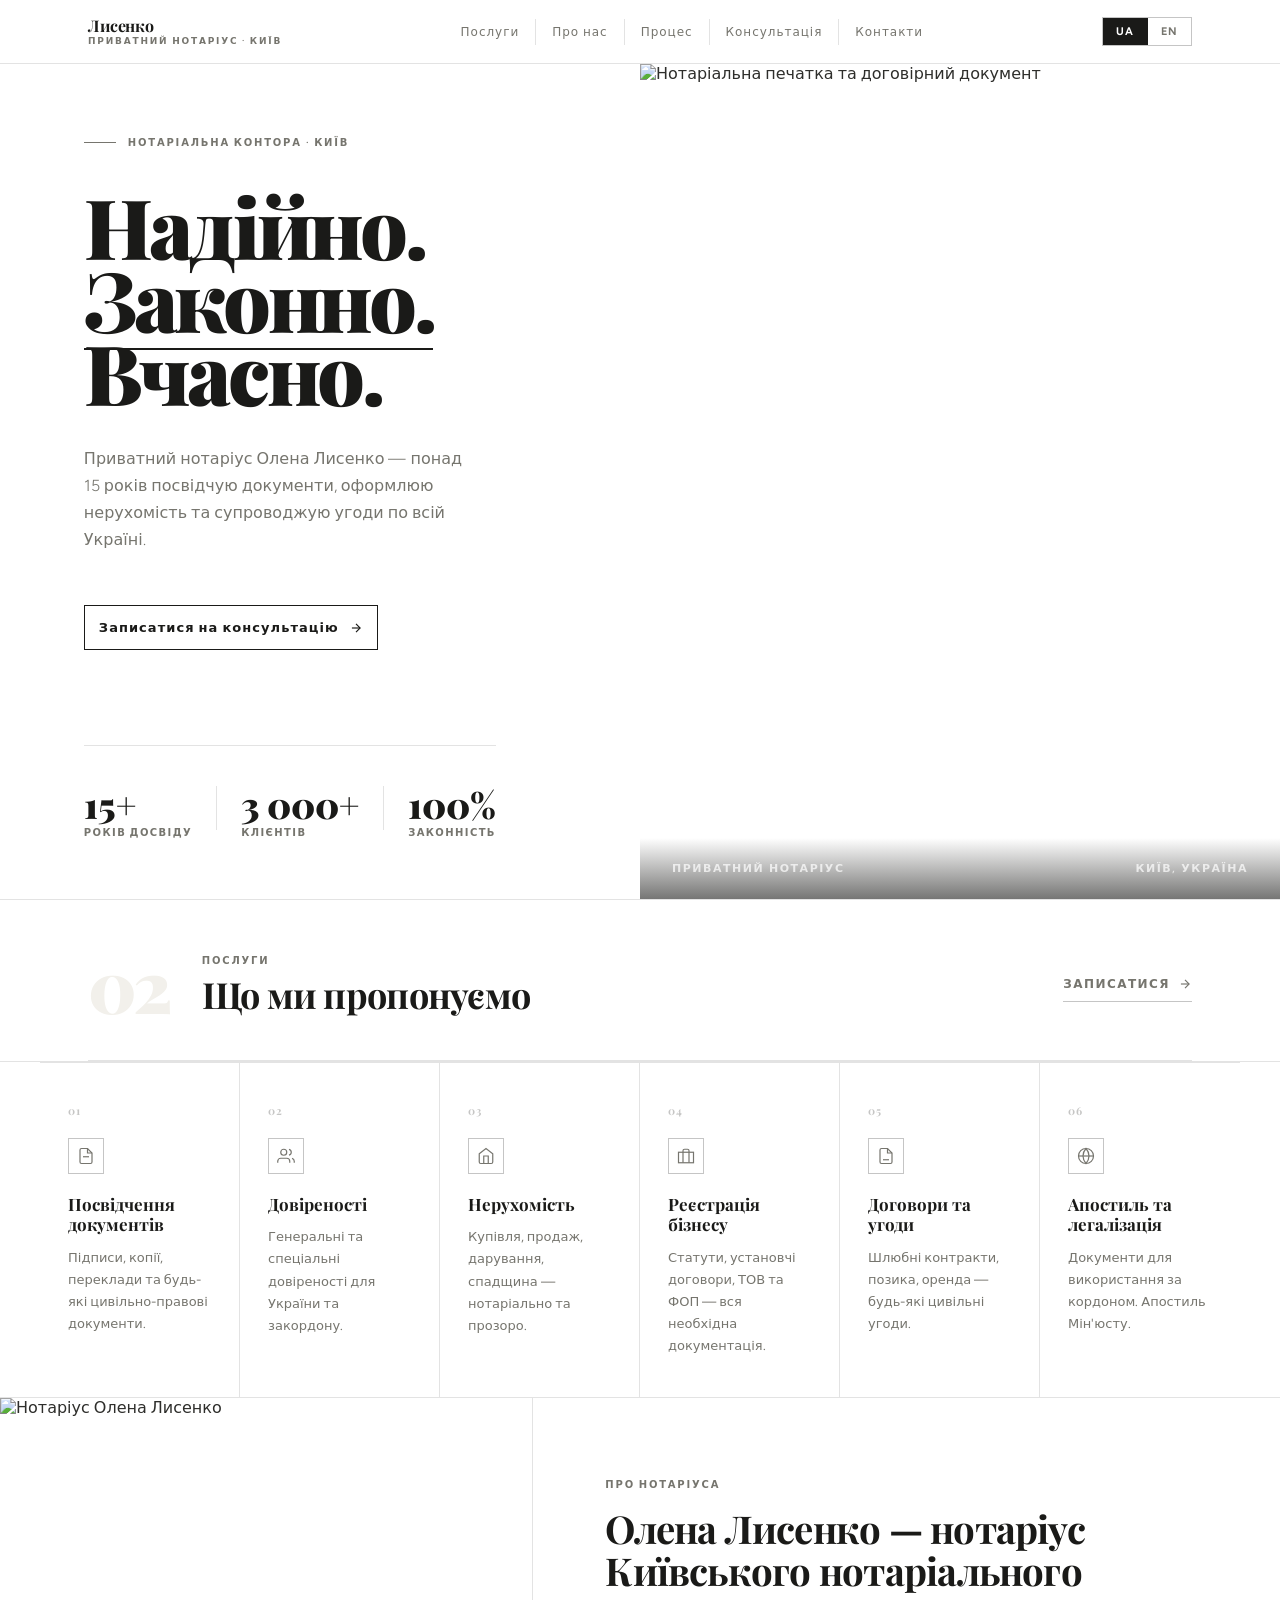
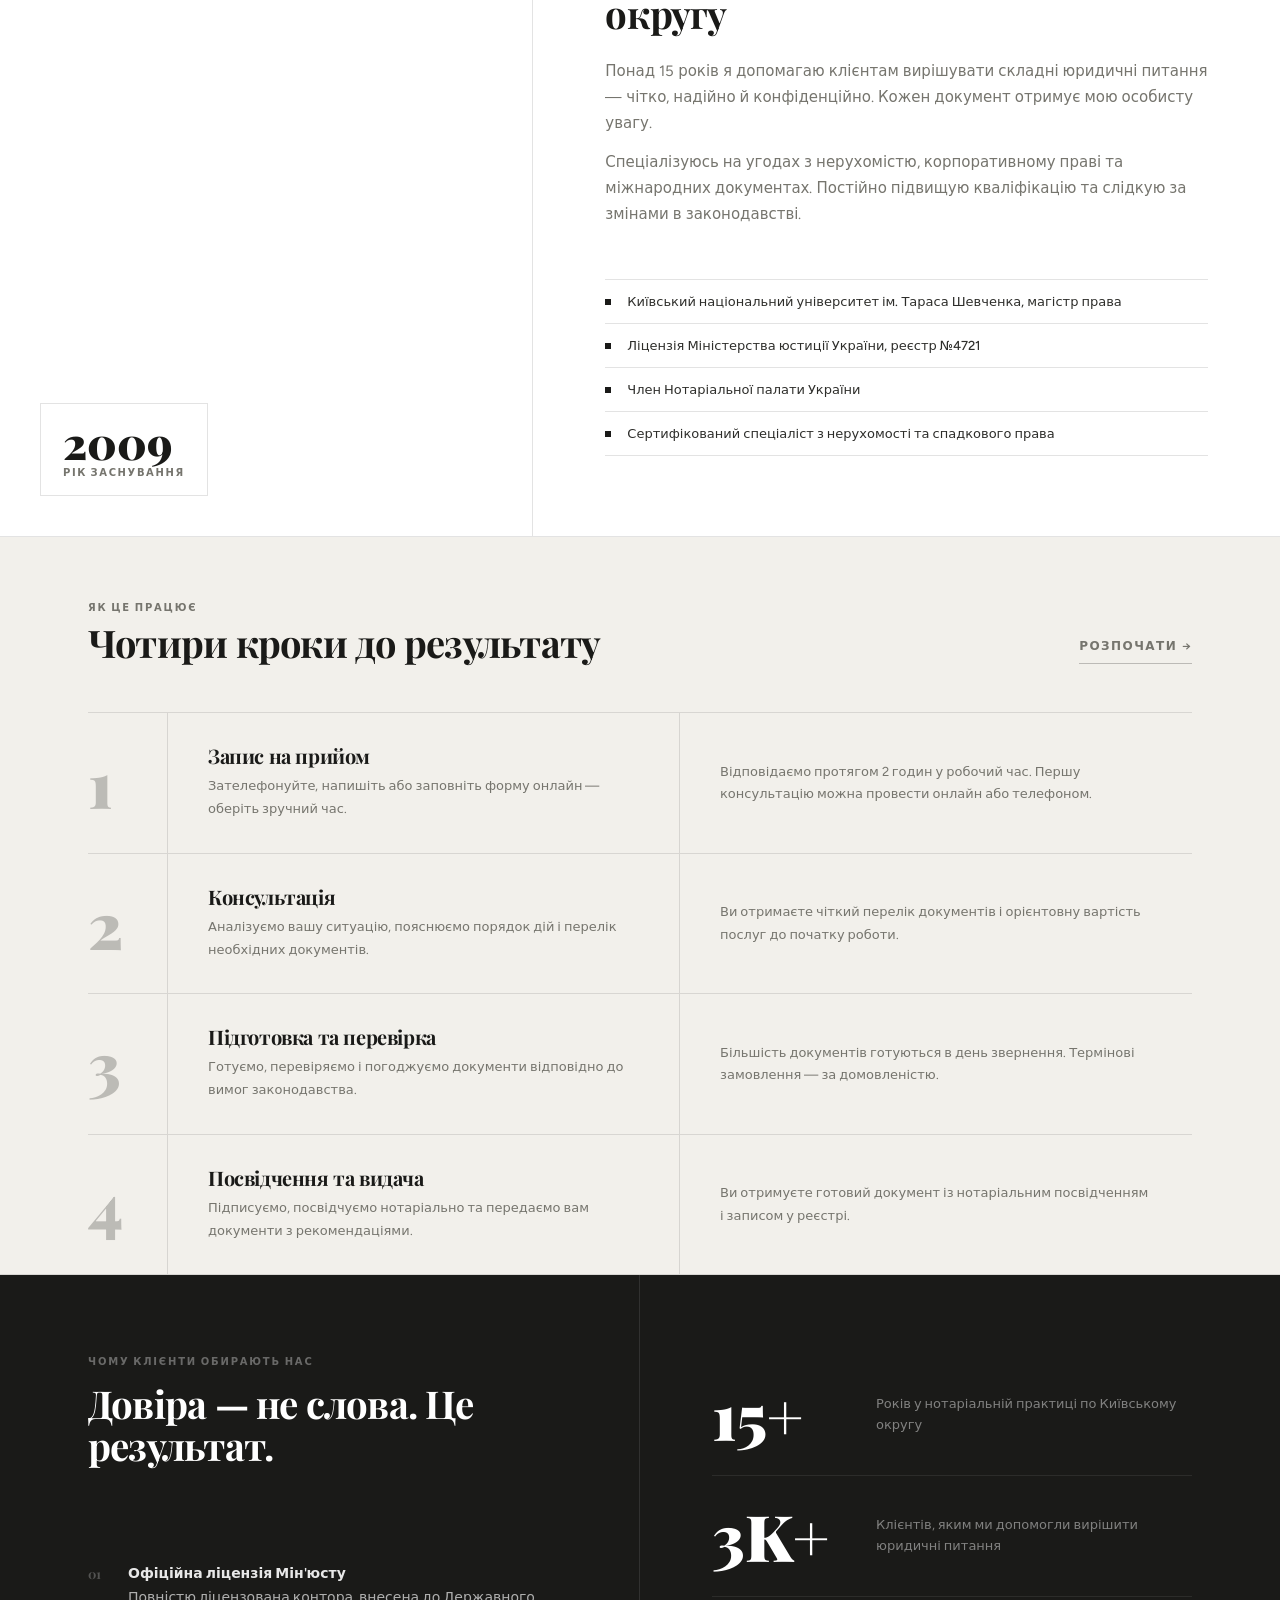
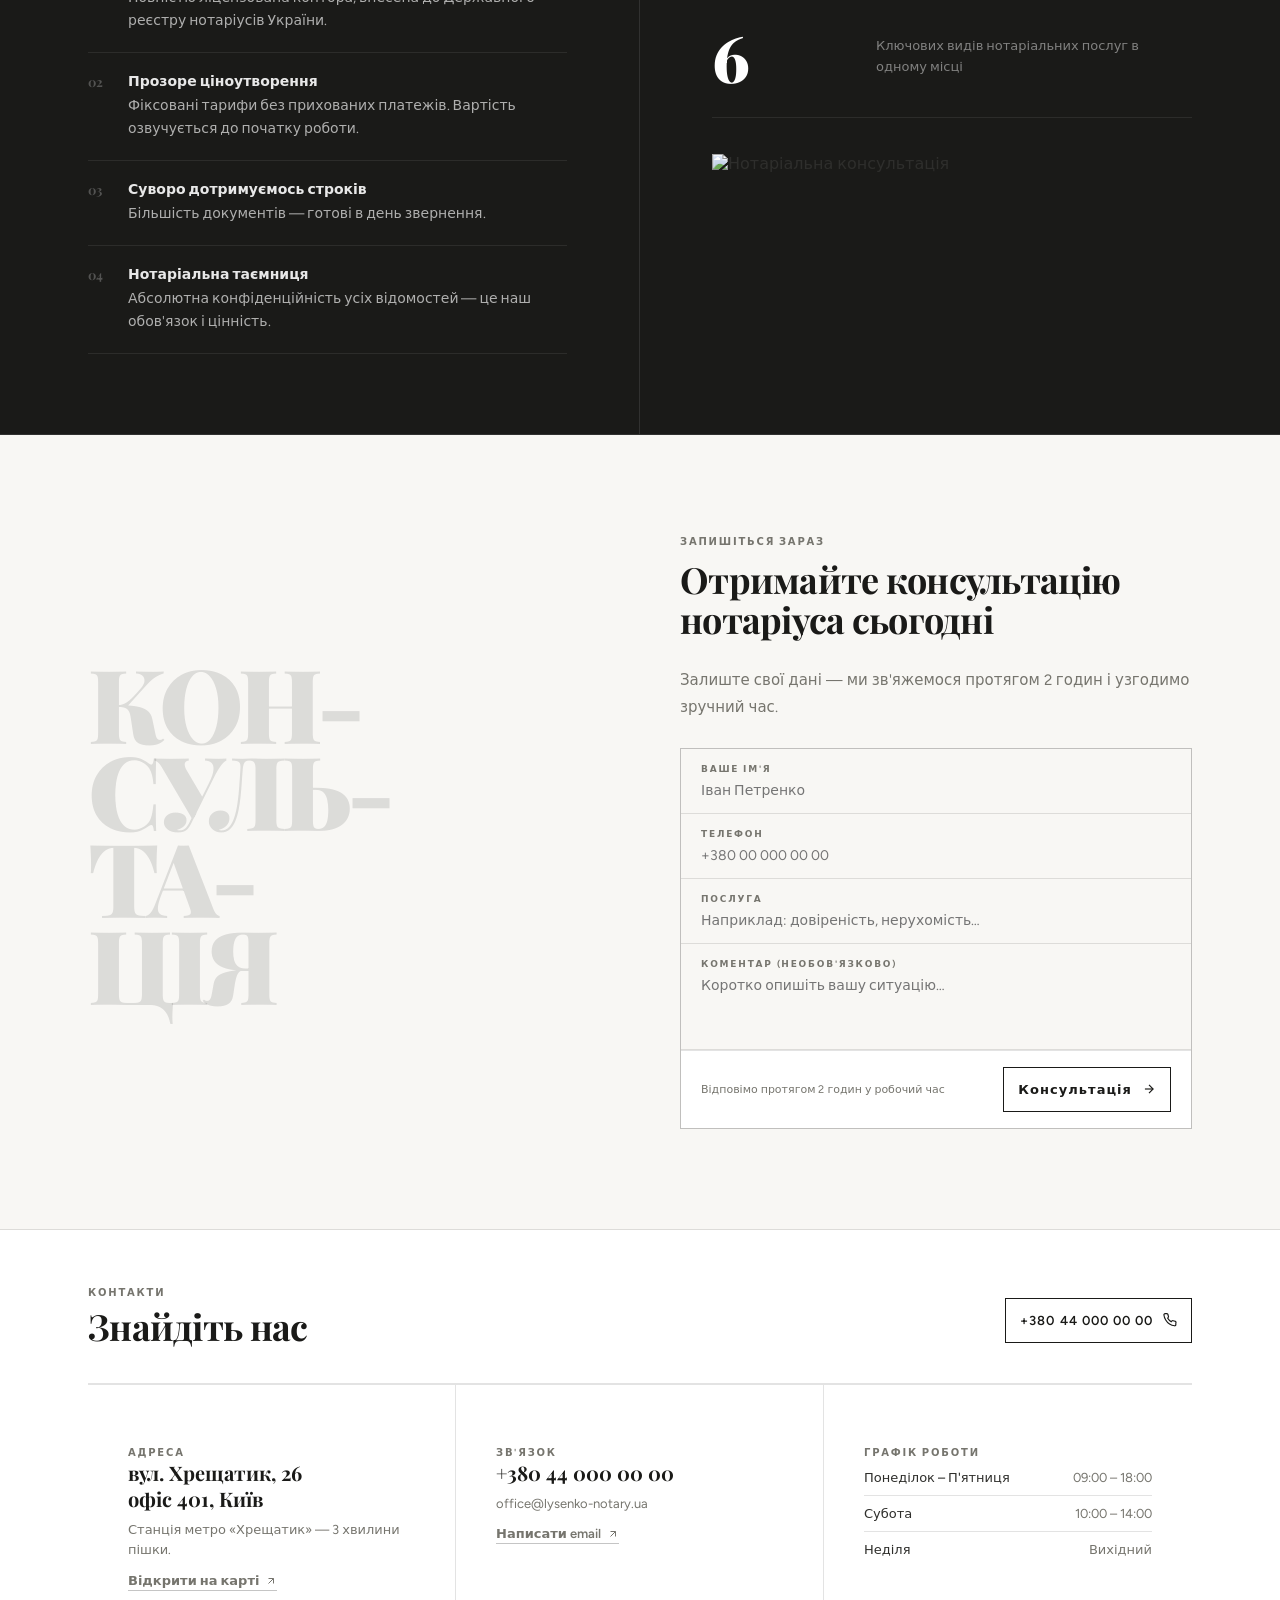
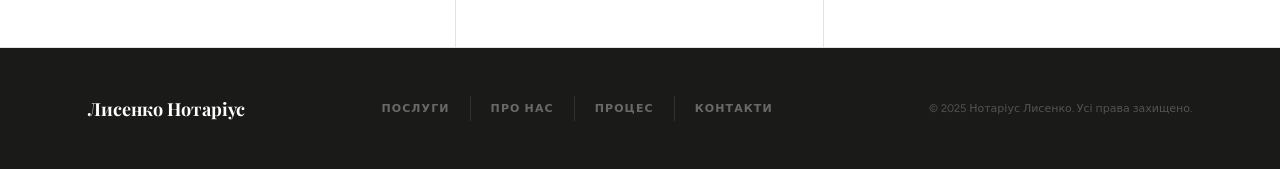
==== commit c77b79e5: "Map placeholder was deleted" ====
--- a/index.html
+++ b/index.html
@@ -788,36 +788,6 @@
               </div>
             </div>
           </div>
-          <!-- Map placeholder -->
-          <div
-            style="
-              height: 260px;
-              background: var(--warm-gray);
-              border-top: 1px solid var(--rule);
-              display: flex;
-              align-items: center;
-              justify-content: center;
-              gap: 12px;
-              color: var(--stone);
-            "
-            data-sr="scale"
-          >
-            <svg
-              viewBox="0 0 24 24"
-              width="28"
-              height="28"
-              fill="none"
-              stroke="currentColor"
-              stroke-width="1.5"
-              opacity=".4"
-            >
-              <path d="M21 10c0 7-9 13-9 13s-9-6-9-13a9 9 0 0 1 18 0z" />
-              <circle cx="12" cy="10" r="3" />
-            </svg>
-            <span style="font-size: 13px; font-weight: 500"
-              >вул. Хрещатик, 26 · Київ, Україна</span
-            >
-          </div>
         </div>
       </section>
     </main>
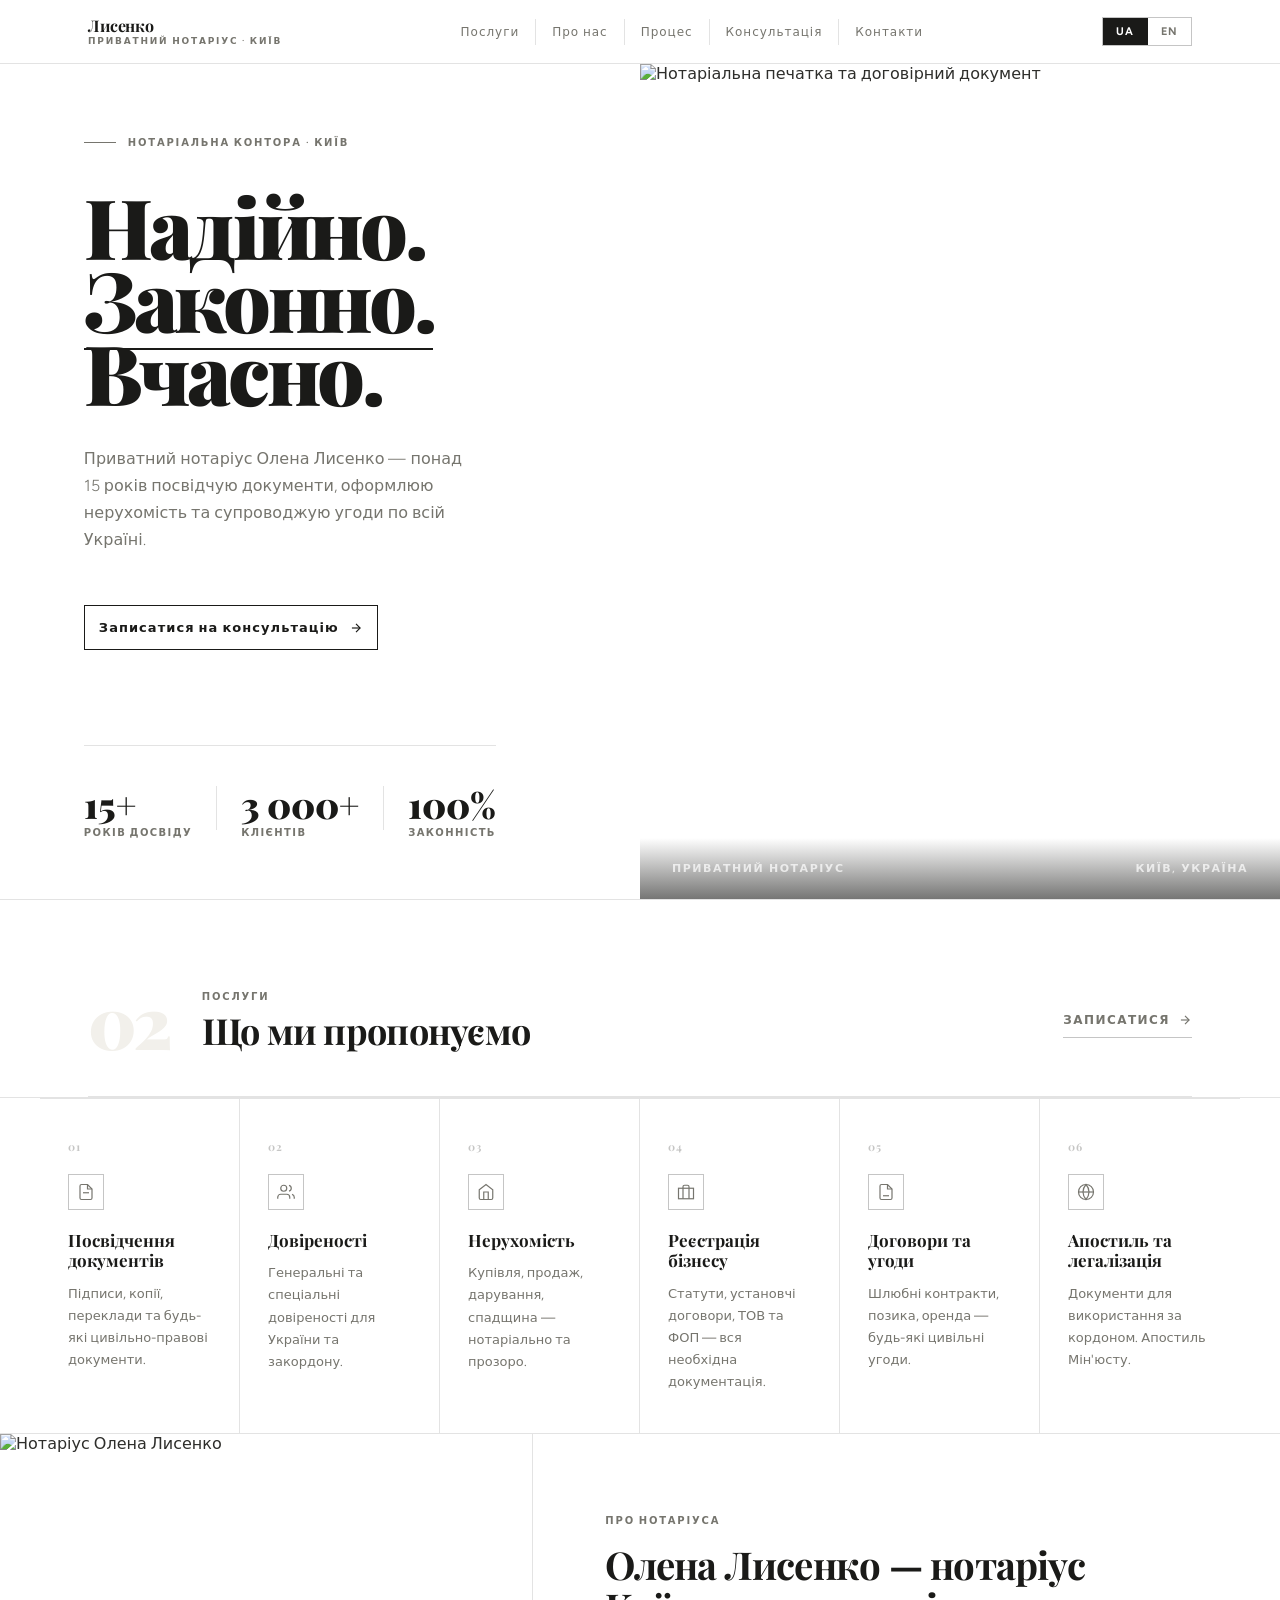
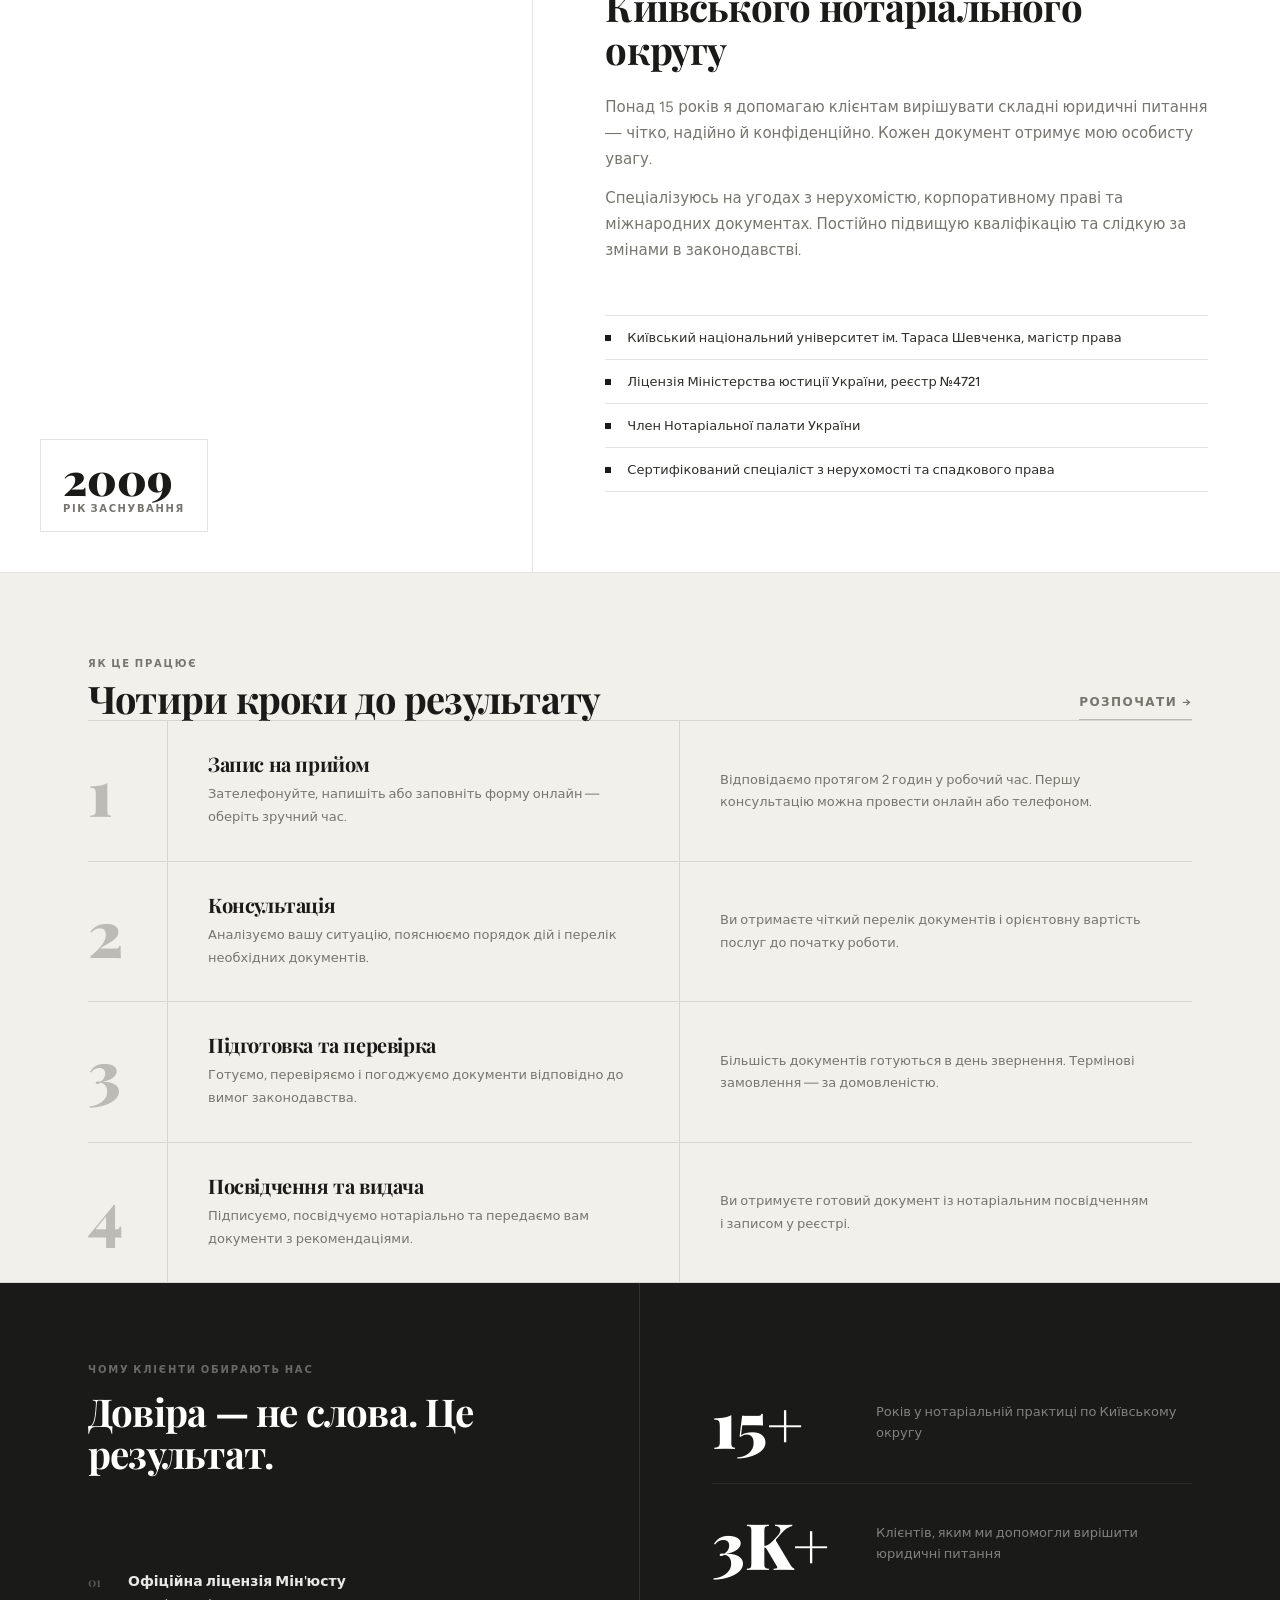
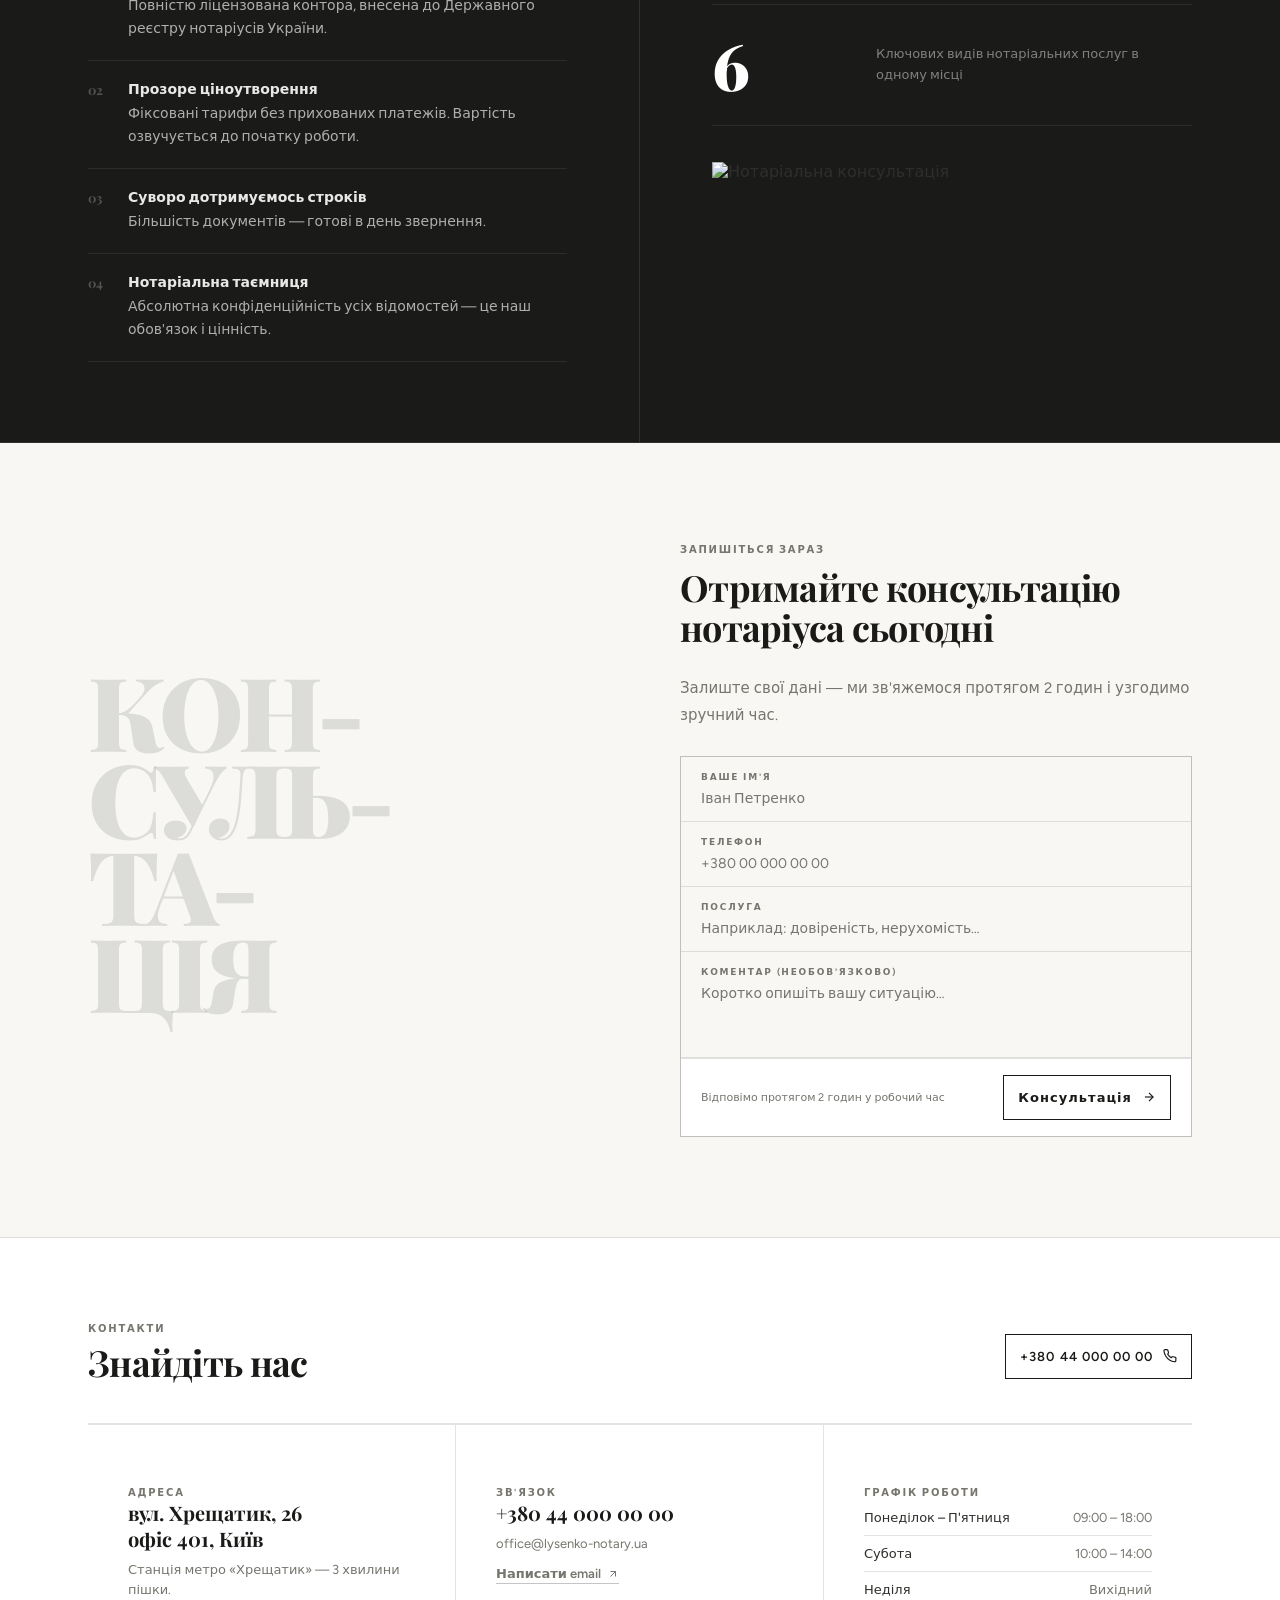
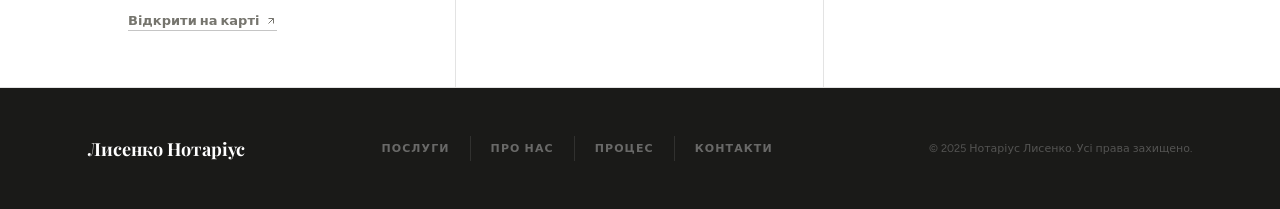
==== commit a1744590: "some fixes before release" ====
--- a/index.html
+++ b/index.html
@@ -694,17 +694,7 @@
 ===================================================== -->
       <section class="contact" id="contact">
         <div class="wrap">
-          <div
-            style="
-              padding: 56px 0 36px;
-              border-bottom: 1px solid var(--rule);
-              display: flex;
-              align-items: flex-end;
-              justify-content: space-between;
-              gap: 24px;
-              flex-wrap: wrap;
-            "
-          >
+          <div class="contact-head">
             <div data-sr="up">
               <span class="t-label" style="display: block; margin-bottom: 8px"
                 >Контакти</span
--- a/assets/css/style.css
+++ b/assets/css/style.css
@@ -562,7 +562,7 @@
   grid-template-columns: auto 1fr auto;
   align-items: center;
   gap: 32px;
-  padding: 48px 0 40px;
+  padding: 84px 0 40px;
   border-bottom: 1px solid var(--rule);
 }
 .services-num-label {
@@ -739,12 +739,13 @@
 .process {
   background: var(--warm-gray);
   border-bottom: 1px solid var(--rule);
+  padding-top: 84px;
 }
 .process-head {
   display: flex;
   align-items: flex-end;
   justify-content: space-between;
-  padding: 64px 0 48px;
+  padding: 84pxІ 0 48px;
   border-bottom: 1px solid var(--rule);
 }
 .process-head .t-heading {
@@ -1011,6 +1012,17 @@
   background: var(--white);
   border-bottom: 1px solid var(--rule);
 }
+
+.contact-head {
+  padding: 84px 0 40px;
+  border-bottom: 1px solid var(--rule);
+  display: flex;
+  align-items: flex-end;
+  justify-content: space-between;
+  gap: 24px;
+  flex-wrap: wrap;
+}
+
 .contact-grid {
   display: grid;
   grid-template-columns: 1fr 1fr 1fr;
@@ -1154,13 +1166,13 @@
     grid-template-columns: 1fr 1fr;
   }
   .about-text-col {
-    padding: 64px 48px;
+    padding: 84px 48px;
   }
   .trust-left {
-    padding: 64px 48px 64px 0;
+    padding: 84px 48px 84px 0;
   }
   .trust-right {
-    padding: 64px 0 64px 48px;
+    padding: 84px 0 84px 48px;
   }
   .trust-stat-big {
     font-size: clamp(36px, 4vw, 56px);
@@ -1233,7 +1245,7 @@
     grid-template-columns: 1fr;
   }
   .trust-left {
-    padding: 64px 0 48px;
+    padding: 84px 0 48px;
     border-right: none;
     border-bottom: 1px solid rgba(255, 255, 255, 0.1);
   }
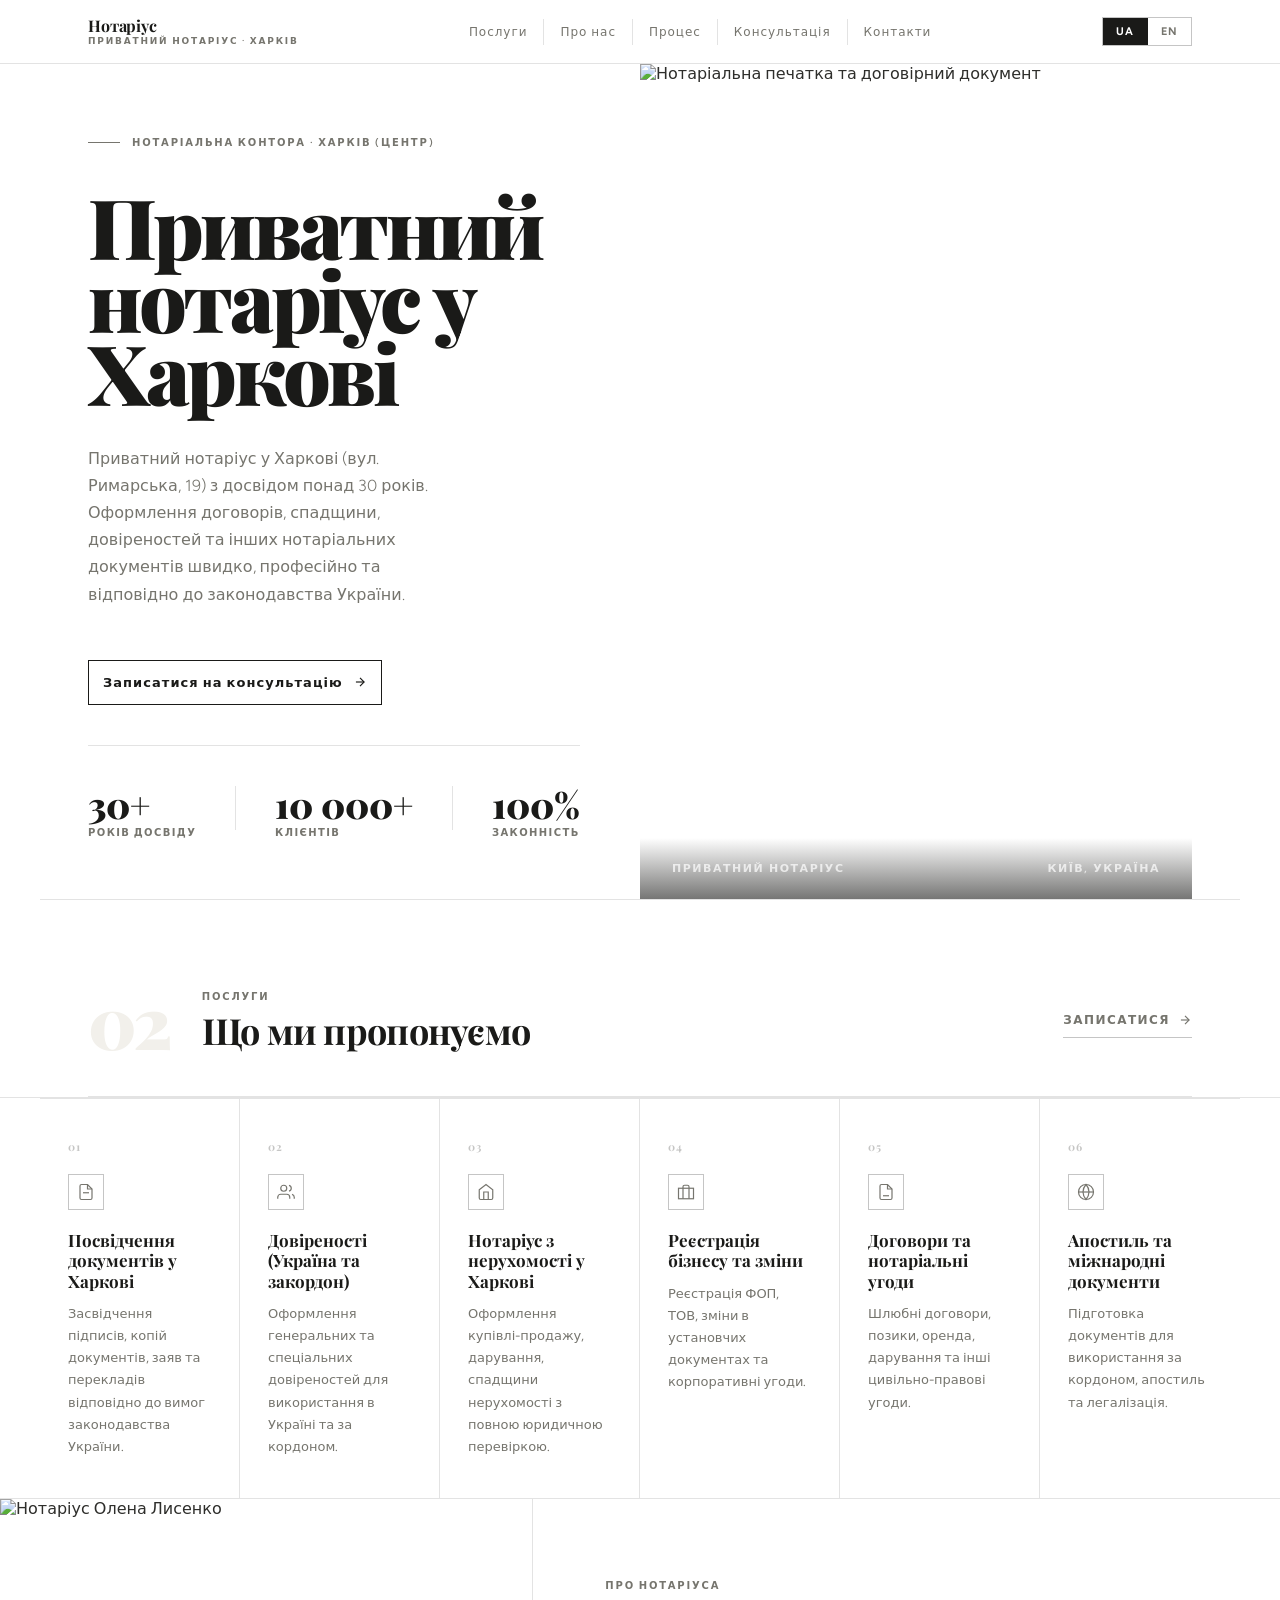
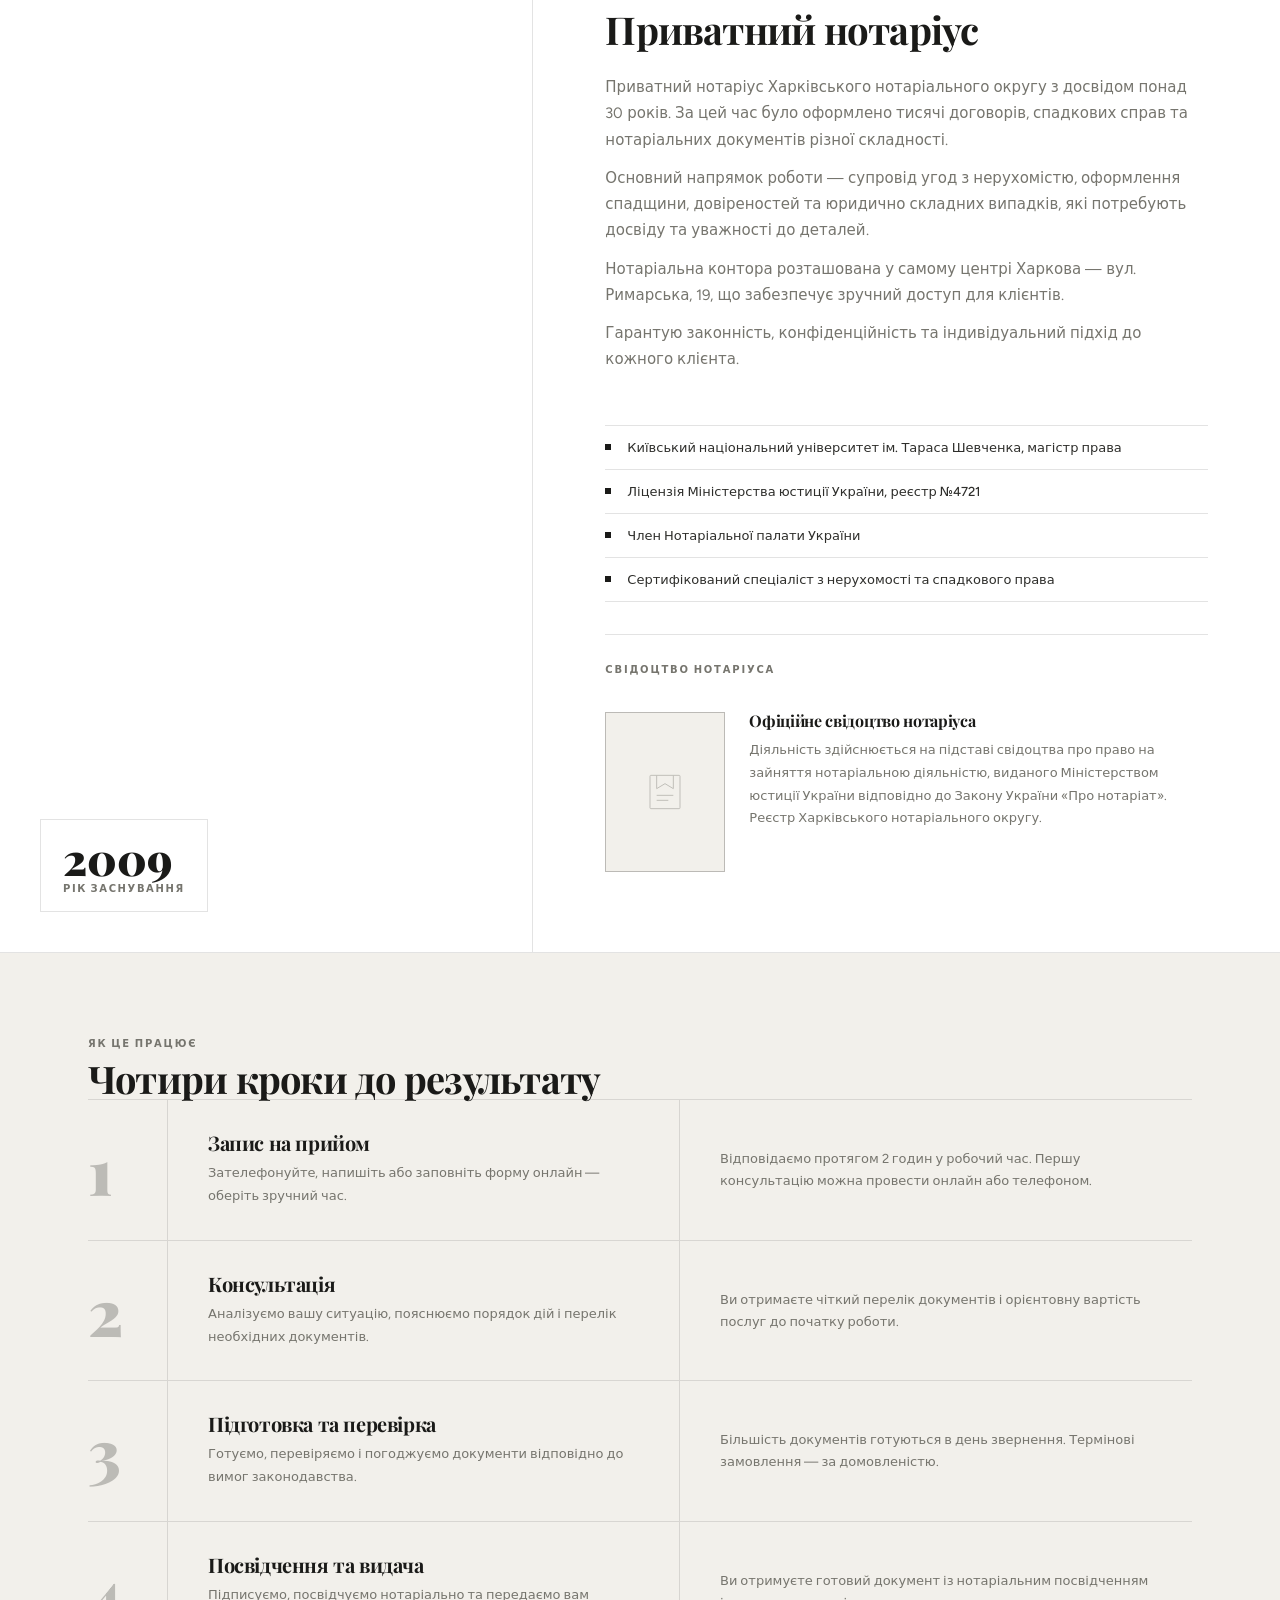
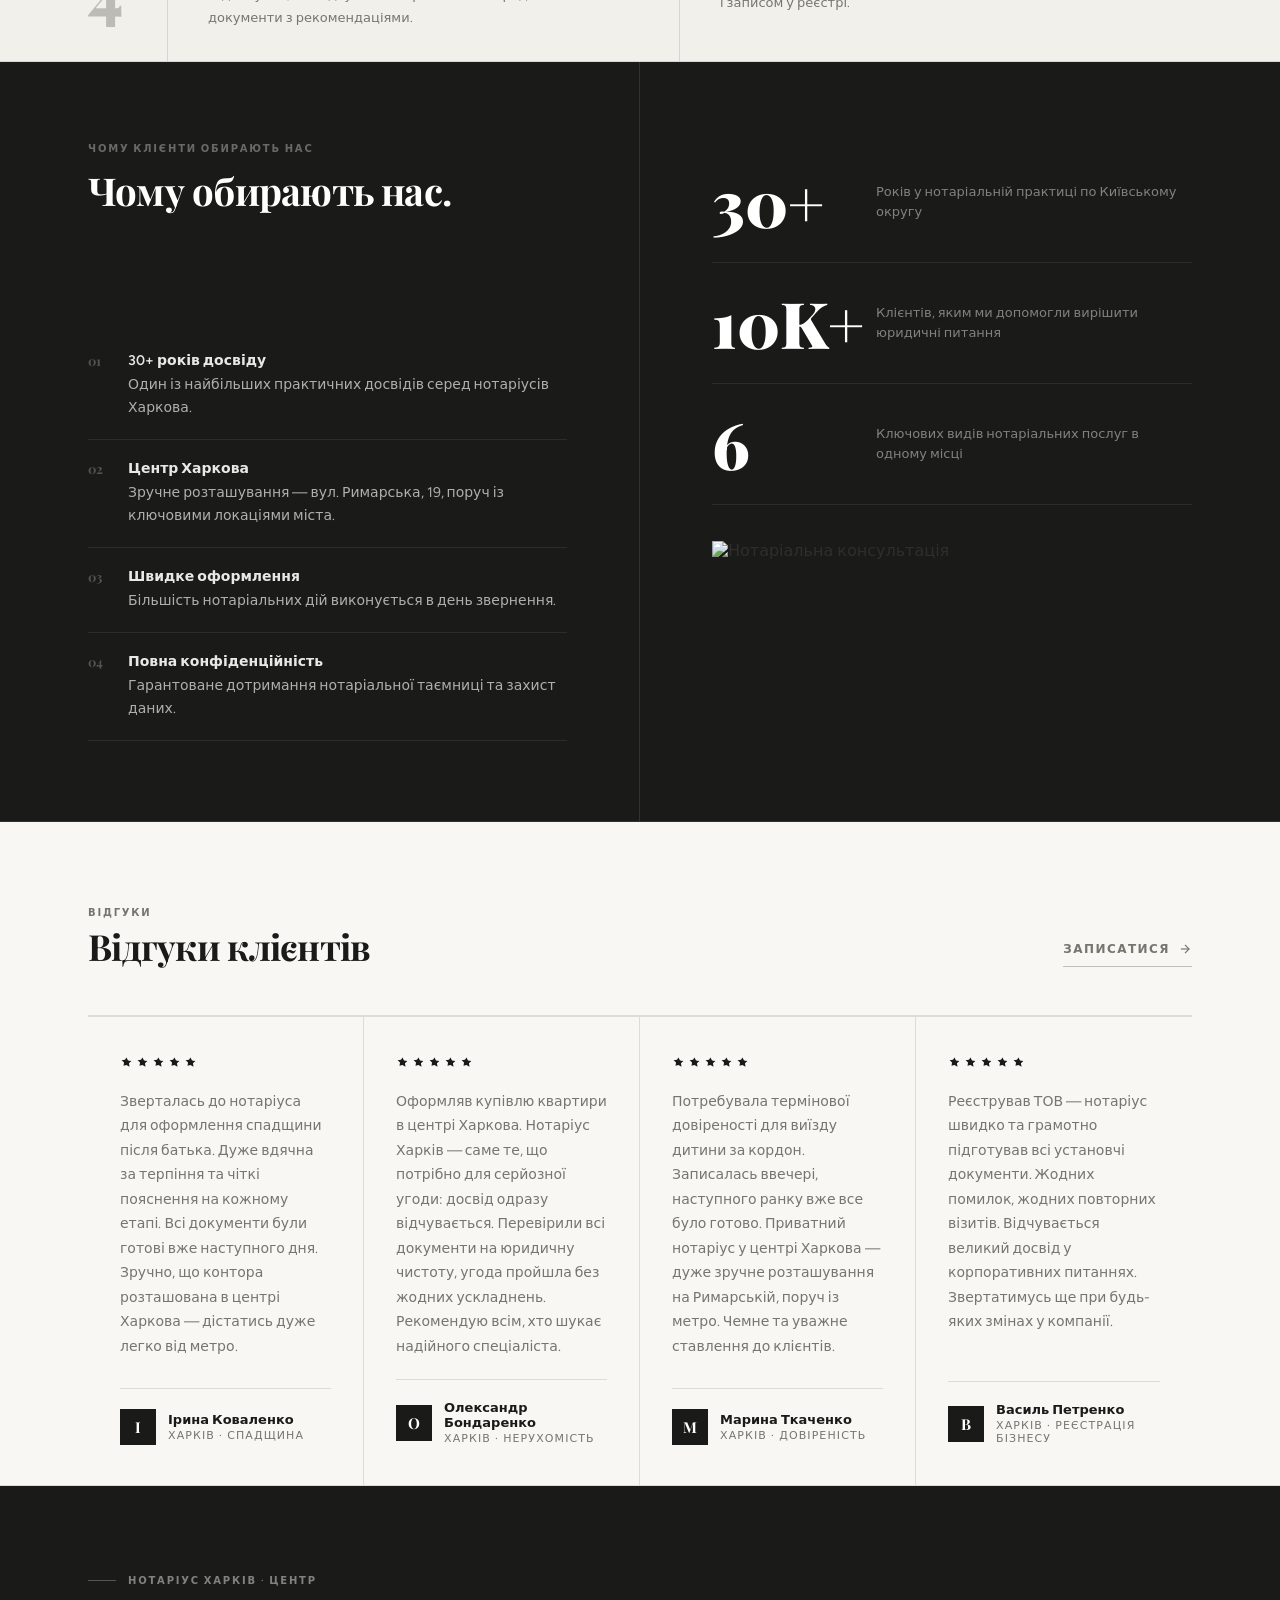
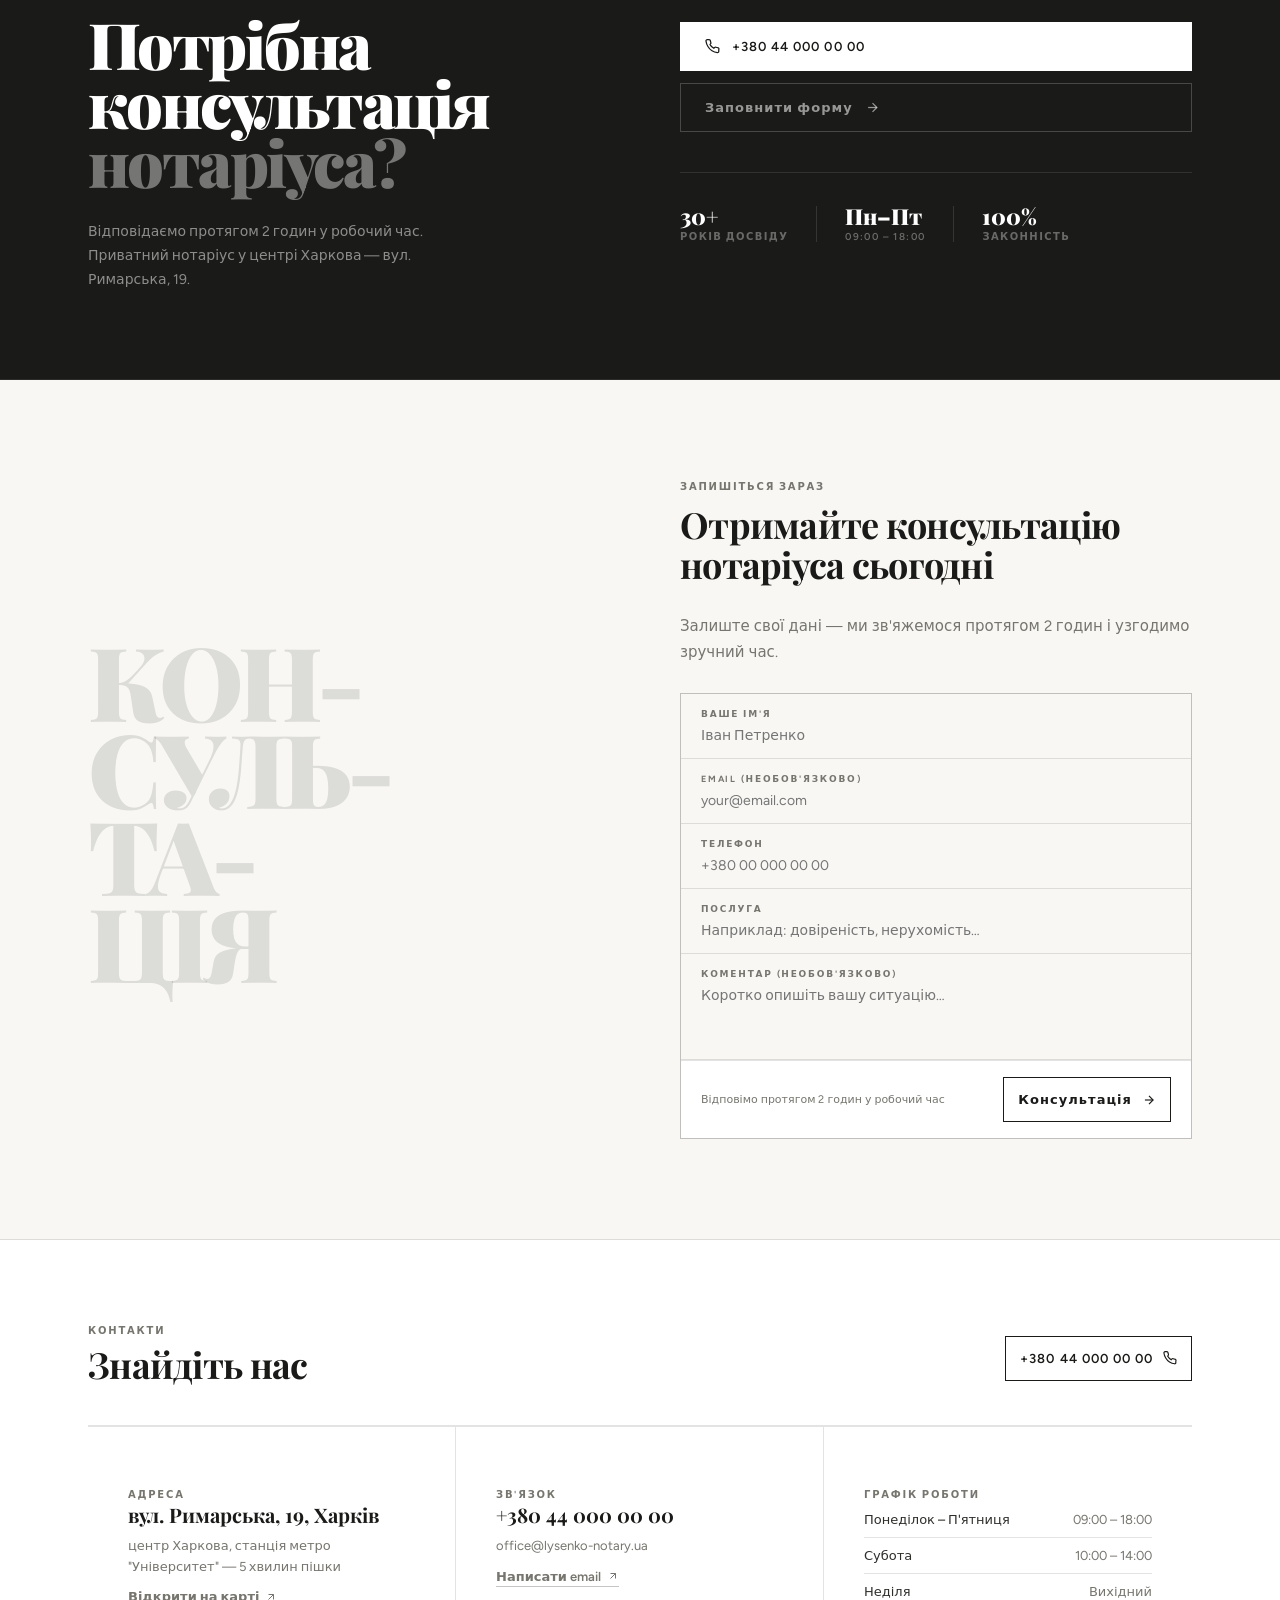
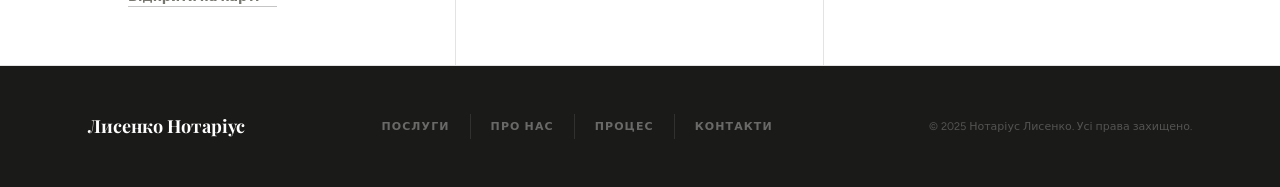
==== commit e4317202: "before action=https://formspree.io/f/YOUR_FORM_ID                 method=POST" ====
--- a/index.html
+++ b/index.html
@@ -3,10 +3,10 @@
   <head>
     <meta charset="UTF-8" />
     <meta name="viewport" content="width=device-width,initial-scale=1.0" />
-    <title>Нотаріус Олена Лисенко — Нотаріальні послуги</title>
+    <title>Нотаріус Харків центр — Римарська 19 | 30 років досвіду</title>
     <meta
       name="description"
-      content="Приватний нотаріус у Києві. Посвідчення документів, довіреності, нерухомість, апостиль. Запишіться на консультацію."
+      content="Приватний нотаріус у центрі Харкова (вул. Римарська, 19). 30 років досвіду. Нерухомість, довіреності, спадщина, договори. Швидко та законно."
     />
     <link rel="alternate" hreflang="uk" href="index.html" />
     <link rel="alternate" hreflang="en" href="index-en.html" />
@@ -25,8 +25,8 @@
     <header class="site-header">
       <div class="wrap header-inner">
         <a href="index.html" class="logo">
-          <span class="logo-name">Лисенко</span>
-          <span class="logo-title">Приватний нотаріус · Київ</span>
+          <span class="logo-name">Нотаріус</span>
+          <span class="logo-title">Приватний нотаріус · Харків</span>
         </a>
         <nav class="main-nav" aria-label="Головна навігація">
           <a href="#services" class="nav-item">Послуги</a>
@@ -107,62 +107,67 @@
      § 1 — HERO
 ===================================================== -->
       <section class="hero">
-        <div class="hero-left wrap" style="padding-right: 60px">
-          <div>
-            <div class="hero-tag" data-sr="up">
-              <div class="hero-tag-line"></div>
-              <span class="t-label">Нотаріальна контора · Київ</span>
-            </div>
-            <h1 class="hero-headline" data-sr="up" data-delay="80">
-              Надійно.<br /><em>Законно.</em><br />Вчасно.
-            </h1>
-            <p class="hero-sub" data-sr="up" data-delay="160">
-              Приватний нотаріус Олена Лисенко — понад 15 років посвідчую
-              документи, оформлюю нерухомість та супроводжую угоди по всій
-              Україні.
-            </p>
-            <div data-sr="up" data-delay="240">
-              <a href="#cta" class="btn-cta">
-                <span>Записатися на консультацію</span>
-                <svg
-                  viewBox="0 0 24 24"
-                  fill="none"
-                  stroke="currentColor"
-                  stroke-width="2"
+        <div class="wrap">
+          <div class="hero-left" style="padding-right: 60px">
+            <div>
+              <div class="hero-tag" data-sr="up">
+                <div class="hero-tag-line"></div>
+                <span class="t-label"
+                  >Нотаріальна контора · Харків (центр)</span
                 >
-                  <line x1="5" y1="12" x2="19" y2="12" />
-                  <polyline points="12 5 19 12 12 19" />
-                </svg>
-              </a>
-            </div>
-          </div>
-          <div class="hero-bottom" data-sr="up" data-delay="320">
-            <div class="hero-stat">
-              <div class="hero-stat-num">15+</div>
-              <div class="hero-stat-label">Років досвіду</div>
-            </div>
-            <div class="rule-v" style="height: 44px"></div>
-            <div class="hero-stat">
-              <div class="hero-stat-num">3 000+</div>
-              <div class="hero-stat-label">Клієнтів</div>
-            </div>
-            <div class="rule-v" style="height: 44px"></div>
-            <div class="hero-stat">
-              <div class="hero-stat-num">100%</div>
-              <div class="hero-stat-label">Законність</div>
-            </div>
-          </div>
-        </div>
-        <div class="hero-right">
-          <img
-            class="hero-img"
-            src="https://images.unsplash.com/photo-1505664194779-8beaceb93744?w=900&auto=format&fit=crop&q=60&ixlib=rb-4.1.0&ixid=M3wxMjA3fDB8MHxzZWFyY2h8OHx8bGF3eWVyfGVufDB8fDB8fHww"
-            alt="Нотаріальна печатка та договірний документ"
-            loading="eager"
-          />
-          <div class="hero-img-caption">
-            <span class="hero-img-caption-text">Приватний нотаріус</span>
-            <span class="hero-img-caption-text">Київ, Україна</span>
+              </div>
+              <h1 class="hero-headline" data-sr="up" data-delay="80">
+                Приватний нотаріус у Харкові
+              </h1>
+              <p class="hero-sub" data-sr="up" data-delay="160">
+                Приватний нотаріус у Харкові (вул. Римарська, 19) з досвідом
+                понад 30 років. Оформлення договорів, спадщини, довіреностей та
+                інших нотаріальних документів швидко, професійно та відповідно
+                до законодавства України.
+              </p>
+              <div data-sr="up" data-delay="240">
+                <a href="#cta" class="btn-cta">
+                  <span>Записатися на консультацію</span>
+                  <svg
+                    viewBox="0 0 24 24"
+                    fill="none"
+                    stroke="currentColor"
+                    stroke-width="2"
+                  >
+                    <line x1="5" y1="12" x2="19" y2="12" />
+                    <polyline points="12 5 19 12 12 19" />
+                  </svg>
+                </a>
+              </div>
+            </div>
+            <div class="hero-bottom" data-sr="up" data-delay="320">
+              <div class="hero-stat">
+                <div class="hero-stat-num">30+</div>
+                <div class="hero-stat-label">Років досвіду</div>
+              </div>
+              <div class="rule-v" style="height: 44px"></div>
+              <div class="hero-stat">
+                <div class="hero-stat-num">10 000+</div>
+                <div class="hero-stat-label">Клієнтів</div>
+              </div>
+              <div class="rule-v" style="height: 44px"></div>
+              <div class="hero-stat">
+                <div class="hero-stat-num">100%</div>
+                <div class="hero-stat-label">Законність</div>
+              </div>
+            </div>
+          </div>
+          <div class="hero-right">
+            <img
+              class="hero-img"
+              src="https://images.unsplash.com/photo-1505664194779-8beaceb93744?w=900&auto=format&fit=crop&q=60&ixlib=rb-4.1.0&ixid=M3wxMjA3fDB8MHxzZWFyY2h8OHx8bGF3eWVyfGVufDB8fDB8fHww"
+              alt="Нотаріальна печатка та договірний документ"
+              loading="eager"
+            />
+            <div class="hero-img-caption">
+              <span class="hero-img-caption-text">Приватний нотаріус</span>
+              <span class="hero-img-caption-text">Київ, Україна</span>
+            </div>
           </div>
         </div>
       </section>
@@ -228,10 +233,10 @@
                     <line x1="16" y1="13" x2="8" y2="13" />
                   </svg>
                 </div>
-                <div class="svc-name">Посвідчення документів</div>
+                <div class="svc-name">Посвідчення документів у Харкові</div>
                 <p class="svc-desc">
-                  Підписи, копії, переклади та будь-які цивільно-правові
-                  документи.
+                  Засвідчення підписів, копій документів, заяв та перекладів
+                  відповідно до вимог законодавства України.
                 </p>
               </div>
               <div class="service-item" data-sr="up" data-delay="60">
@@ -250,9 +255,10 @@
                     />
                   </svg>
                 </div>
-                <div class="svc-name">Довіреності</div>
+                <div class="svc-name">Довіреності (Україна та закордон)</div>
                 <p class="svc-desc">
-                  Генеральні та спеціальні довіреності для України та закордону.
+                  Оформлення генеральних та спеціальних довіреностей для
+                  використання в Україні та за кордоном.
                 </p>
               </div>
               <div class="service-item" data-sr="up" data-delay="120">
@@ -268,9 +274,10 @@
                     <polyline points="9 22 9 12 15 12 15 22" />
                   </svg>
                 </div>
-                <div class="svc-name">Нерухомість</div>
+                <div class="svc-name">Нотаріус з нерухомості у Харкові</div>
                 <p class="svc-desc">
-                  Купівля, продаж, дарування, спадщина — нотаріально та прозоро.
+                  Оформлення купівлі-продажу, дарування, спадщини нерухомості з
+                  повною юридичною перевіркою.
                 </p>
               </div>
               <div class="service-item" data-sr="up" data-delay="180">
@@ -286,10 +293,10 @@
                     <path d="M16 21V5a2 2 0 0 0-2-2h-4a2 2 0 0 0-2 2v16" />
                   </svg>
                 </div>
-                <div class="svc-name">Реєстрація бізнесу</div>
+                <div class="svc-name">Реєстрація бізнесу та зміни</div>
                 <p class="svc-desc">
-                  Статути, установчі договори, ТОВ та ФОП — вся необхідна
-                  документація.
+                  Реєстрація ФОП, ТОВ, зміни в установчих документах та
+                  корпоративні угоди.
                 </p>
               </div>
               <div class="service-item" data-sr="up" data-delay="240">
@@ -308,9 +315,10 @@
                     <line x1="16" y1="17" x2="8" y2="17" />
                   </svg>
                 </div>
-                <div class="svc-name">Договори та угоди</div>
+                <div class="svc-name">Договори та нотаріальні угоди</div>
                 <p class="svc-desc">
-                  Шлюбні контракти, позика, оренда — будь-які цивільні угоди.
+                  Шлюбні договори, позики, оренда, дарування та інші
+                  цивільно-правові угоди.
                 </p>
               </div>
               <div class="service-item" data-sr="up" data-delay="300">
@@ -329,9 +337,10 @@
                     />
                   </svg>
                 </div>
-                <div class="svc-name">Апостиль та легалізація</div>
+                <div class="svc-name">Апостиль та міжнародні документи</div>
                 <p class="svc-desc">
-                  Документи для використання за кордоном. Апостиль Мін'юсту.
+                  Підготовка документів для використання за кордоном, апостиль
+                  та легалізація.
                 </p>
               </div>
             </div>
@@ -357,17 +366,25 @@
         <div class="about-text-col">
           <span class="t-label" data-sr="up">Про нотаріуса</span>
           <h2 class="t-heading" data-sr="up" data-delay="80">
-            Олена Лисенко — нотаріус Київського нотаріального округу
+            Приватний нотаріус
           </h2>
           <p class="t-body" data-sr="up" data-delay="160">
-            Понад 15 років я допомагаю клієнтам вирішувати складні юридичні
-            питання — чітко, надійно й конфіденційно. Кожен документ отримує мою
-            особисту увагу.
+            Приватний нотаріус Харківського нотаріального округу з досвідом
+            понад 30 років. За цей час було оформлено тисячі договорів,
+            спадкових справ та нотаріальних документів різної складності.
           </p>
           <p class="t-body" data-sr="up" data-delay="200">
-            Спеціалізуюсь на угодах з нерухомістю, корпоративному праві та
-            міжнародних документах. Постійно підвищую кваліфікацію та слідкую за
-            змінами в законодавстві.
+            Основний напрямок роботи — супровід угод з нерухомістю, оформлення
+            спадщини, довіреностей та юридично складних випадків, які потребують
+            досвіду та уважності до деталей.
+          </p>
+          <p class="t-body" data-sr="up" data-delay="260">
+            Нотаріальна контора розташована у самому центрі Харкова — вул.
+            Римарська, 19, що забезпечує зручний доступ для клієнтів.
+          </p>
+          <p class="t-body" data-sr="up" data-delay="300">
+            Гарантую законність, конфіденційність та індивідуальний підхід до
+            кожного клієнта.
           </p>
           <div class="about-creds" data-sr="up" data-delay="280">
             <div class="about-cred">
@@ -395,6 +412,56 @@
               >
             </div>
           </div>
+
+          <!-- =====================================================
+         CERTIFICATE BLOCK — inserted after .about-creds
+    ===================================================== -->
+          <div class="about__certificate" data-sr="up" data-delay="340">
+            <div class="about__certificate-header">
+              <span class="t-label">Свідоцтво нотаріуса</span>
+            </div>
+            <div class="about__certificate-body">
+              <div class="about__certificate-img-wrap">
+                <img
+                  src="/assets/img/certificate-notary.jpg"
+                  alt="Свідоцтво нотаріуса Харків Римарська 19"
+                  loading="lazy"
+                  onerror="
+                    this.style.display = 'none';
+                    this.nextElementSibling.style.display = 'flex';
+                  "
+                />
+                <div class="about__certificate-placeholder" aria-hidden="true">
+                  <svg
+                    viewBox="0 0 48 48"
+                    fill="none"
+                    stroke="currentColor"
+                    stroke-width="1.2"
+                  >
+                    <rect x="6" y="4" width="36" height="40" rx="1" />
+                    <polyline points="14,4 14,20 24,14 34,20 34,4" />
+                    <line x1="14" y1="28" x2="34" y2="28" />
+                    <line x1="14" y1="34" x2="28" y2="34" />
+                  </svg>
+                </div>
+              </div>
+              <div class="about__certificate-text">
+                <h3
+                  class="t-heading"
+                  style="font-size: 16px; margin-bottom: 10px"
+                >
+                  Офіційне свідоцтво нотаріуса
+                </h3>
+                <p class="t-body" style="font-size: 13px">
+                  Діяльність здійснюється на підставі свідоцтва про право на
+                  зайняття нотаріальною діяльністю, виданого Міністерством
+                  юстиції України відповідно до Закону України «Про нотаріат».
+                  Реєстр Харківського нотаріального округу.
+                </p>
+              </div>
+            </div>
+          </div>
+          <!-- END CERTIFICATE BLOCK -->
         </div>
       </section>
 
@@ -509,52 +576,49 @@
                   style="color: var(--white); font-size: clamp(26px, 3vw, 40px)"
                   data-sr="up"
                 >
-                  Довіра — не слова. Це результат.
+                  Чому обирають нас.
                 </h2>
               </div>
               <div class="trust-reasons" data-sr="up" data-delay="120">
                 <div class="trust-reason">
                   <span class="trust-reason-num">01</span>
                   <div>
-                    <span class="trust-reason-title"
-                      >Офіційна ліцензія Мін'юсту</span
-                    >
+                    <span class="trust-reason-title">30+ років досвіду</span>
                     <span class="trust-reason-txt"
-                      >Повністю ліцензована контора, внесена до Державного
-                      реєстру нотаріусів України.</span
+                      >Один із найбільших практичних досвідів серед нотаріусів
+                      Харкова.</span
                     >
                   </div>
                 </div>
                 <div class="trust-reason">
                   <span class="trust-reason-num">02</span>
                   <div>
-                    <span class="trust-reason-title"
-                      >Прозоре ціноутворення</span
-                    >
+                    <span class="trust-reason-title">Центр Харкова</span>
                     <span class="trust-reason-txt"
-                      >Фіксовані тарифи без прихованих платежів. Вартість
-                      озвучується до початку роботи.</span
+                      >Зручне розташування — вул. Римарська, 19, поруч із
+                      ключовими локаціями міста.</span
                     >
                   </div>
                 </div>
                 <div class="trust-reason">
                   <span class="trust-reason-num">03</span>
                   <div>
-                    <span class="trust-reason-title"
-                      >Суворо дотримуємось строків</span
-                    >
+                    <span class="trust-reason-title">Швидке оформлення</span>
                     <span class="trust-reason-txt"
-                      >Більшість документів — готові в день звернення.</span
+                      >Більшість нотаріальних дій виконується в день
+                      звернення.</span
                     >
                   </div>
                 </div>
                 <div class="trust-reason">
                   <span class="trust-reason-num">04</span>
                   <div>
-                    <span class="trust-reason-title">Нотаріальна таємниця</span>
+                    <span class="trust-reason-title"
+                      >Повна конфіденційність</span
+                    >
                     <span class="trust-reason-txt"
-                      >Абсолютна конфіденційність усіх відомостей — це наш
-                      обов'язок і цінність.</span
+                      >Гарантоване дотримання нотаріальної таємниці та захист
+                      даних.</span
                     >
                   </div>
                 </div>
@@ -562,13 +626,13 @@
             </div>
             <div class="trust-right" data-sr="right">
               <div class="trust-stat-row">
-                <div class="trust-stat-big">15+</div>
+                <div class="trust-stat-big">30+</div>
                 <div class="trust-stat-desc">
                   Років у нотаріальній практиці по Київському округу
                 </div>
               </div>
               <div class="trust-stat-row">
-                <div class="trust-stat-big">3K+</div>
+                <div class="trust-stat-big">10K+</div>
                 <div class="trust-stat-desc">
                   Клієнтів, яким ми допомогли вирішити юридичні питання
                 </div>
@@ -585,6 +649,301 @@
                   alt="Нотаріальна консультація"
                   loading="lazy"
                 />
+              </div>
+            </div>
+          </div>
+        </div>
+      </section>
+
+      <!-- =====================================================
+     § 5.5 — REVIEWS
+===================================================== -->
+      <section class="reviews" id="reviews">
+        <div class="wrap">
+          <div class="reviews-head">
+            <div data-sr="up">
+              <span class="t-label" style="display: block; margin-bottom: 8px"
+                >Відгуки</span
+              >
+              <h2 class="t-heading" style="font-size: clamp(24px, 3vw, 36px)">
+                Відгуки клієнтів
+              </h2>
+            </div>
+            <a href="#cta" class="btn-ghost" data-sr="right">
+              Записатися
+              <svg
+                viewBox="0 0 24 24"
+                fill="none"
+                stroke="currentColor"
+                stroke-width="2"
+              >
+                <line x1="5" y1="12" x2="19" y2="12" />
+                <polyline points="12 5 19 12 12 19" />
+              </svg>
+            </a>
+          </div>
+
+          <div class="reviews-grid">
+            <article class="review" data-sr="up" data-delay="0">
+              <div class="review__stars" aria-label="Оцінка 5 з 5">
+                <svg viewBox="0 0 16 16" fill="currentColor">
+                  <path
+                    d="M8 .5l1.854 3.756 4.146.603-3 2.924.708 4.127L8 9.693l-3.708 1.217L5 6.783 2 3.859l4.146-.603z"
+                  />
+                </svg>
+                <svg viewBox="0 0 16 16" fill="currentColor">
+                  <path
+                    d="M8 .5l1.854 3.756 4.146.603-3 2.924.708 4.127L8 9.693l-3.708 1.217L5 6.783 2 3.859l4.146-.603z"
+                  />
+                </svg>
+                <svg viewBox="0 0 16 16" fill="currentColor">
+                  <path
+                    d="M8 .5l1.854 3.756 4.146.603-3 2.924.708 4.127L8 9.693l-3.708 1.217L5 6.783 2 3.859l4.146-.603z"
+                  />
+                </svg>
+                <svg viewBox="0 0 16 16" fill="currentColor">
+                  <path
+                    d="M8 .5l1.854 3.756 4.146.603-3 2.924.708 4.127L8 9.693l-3.708 1.217L5 6.783 2 3.859l4.146-.603z"
+                  />
+                </svg>
+                <svg viewBox="0 0 16 16" fill="currentColor">
+                  <path
+                    d="M8 .5l1.854 3.756 4.146.603-3 2.924.708 4.127L8 9.693l-3.708 1.217L5 6.783 2 3.859l4.146-.603z"
+                  />
+                </svg>
+              </div>
+              <blockquote class="review__text">
+                <p>
+                  Зверталась до нотаріуса для оформлення спадщини після батька.
+                  Дуже вдячна за терпіння та чіткі пояснення на кожному етапі.
+                  Всі документи були готові вже наступного дня. Зручно, що
+                  контора розташована в центрі Харкова — дістатись дуже легко
+                  від метро.
+                </p>
+              </blockquote>
+              <footer class="review__footer">
+                <div class="review__author-avatar" aria-hidden="true">І</div>
+                <div class="review__author-info">
+                  <span class="review__author">Ірина Коваленко</span>
+                  <span class="review__meta">Харків · Спадщина</span>
+                </div>
+              </footer>
+            </article>
+
+            <article class="review" data-sr="up" data-delay="80">
+              <div class="review__stars" aria-label="Оцінка 5 з 5">
+                <svg viewBox="0 0 16 16" fill="currentColor">
+                  <path
+                    d="M8 .5l1.854 3.756 4.146.603-3 2.924.708 4.127L8 9.693l-3.708 1.217L5 6.783 2 3.859l4.146-.603z"
+                  />
+                </svg>
+                <svg viewBox="0 0 16 16" fill="currentColor">
+                  <path
+                    d="M8 .5l1.854 3.756 4.146.603-3 2.924.708 4.127L8 9.693l-3.708 1.217L5 6.783 2 3.859l4.146-.603z"
+                  />
+                </svg>
+                <svg viewBox="0 0 16 16" fill="currentColor">
+                  <path
+                    d="M8 .5l1.854 3.756 4.146.603-3 2.924.708 4.127L8 9.693l-3.708 1.217L5 6.783 2 3.859l4.146-.603z"
+                  />
+                </svg>
+                <svg viewBox="0 0 16 16" fill="currentColor">
+                  <path
+                    d="M8 .5l1.854 3.756 4.146.603-3 2.924.708 4.127L8 9.693l-3.708 1.217L5 6.783 2 3.859l4.146-.603z"
+                  />
+                </svg>
+                <svg viewBox="0 0 16 16" fill="currentColor">
+                  <path
+                    d="M8 .5l1.854 3.756 4.146.603-3 2.924.708 4.127L8 9.693l-3.708 1.217L5 6.783 2 3.859l4.146-.603z"
+                  />
+                </svg>
+              </div>
+              <blockquote class="review__text">
+                <p>
+                  Оформляв купівлю квартири в центрі Харкова. Нотаріус Харків —
+                  саме те, що потрібно для серйозної угоди: досвід одразу
+                  відчувається. Перевірили всі документи на юридичну чистоту,
+                  угода пройшла без жодних ускладнень. Рекомендую всім, хто
+                  шукає надійного спеціаліста.
+                </p>
+              </blockquote>
+              <footer class="review__footer">
+                <div class="review__author-avatar" aria-hidden="true">О</div>
+                <div class="review__author-info">
+                  <span class="review__author">Олександр Бондаренко</span>
+                  <span class="review__meta">Харків · Нерухомість</span>
+                </div>
+              </footer>
+            </article>
+
+            <article class="review" data-sr="up" data-delay="160">
+              <div class="review__stars" aria-label="Оцінка 5 з 5">
+                <svg viewBox="0 0 16 16" fill="currentColor">
+                  <path
+                    d="M8 .5l1.854 3.756 4.146.603-3 2.924.708 4.127L8 9.693l-3.708 1.217L5 6.783 2 3.859l4.146-.603z"
+                  />
+                </svg>
+                <svg viewBox="0 0 16 16" fill="currentColor">
+                  <path
+                    d="M8 .5l1.854 3.756 4.146.603-3 2.924.708 4.127L8 9.693l-3.708 1.217L5 6.783 2 3.859l4.146-.603z"
+                  />
+                </svg>
+                <svg viewBox="0 0 16 16" fill="currentColor">
+                  <path
+                    d="M8 .5l1.854 3.756 4.146.603-3 2.924.708 4.127L8 9.693l-3.708 1.217L5 6.783 2 3.859l4.146-.603z"
+                  />
+                </svg>
+                <svg viewBox="0 0 16 16" fill="currentColor">
+                  <path
+                    d="M8 .5l1.854 3.756 4.146.603-3 2.924.708 4.127L8 9.693l-3.708 1.217L5 6.783 2 3.859l4.146-.603z"
+                  />
+                </svg>
+                <svg viewBox="0 0 16 16" fill="currentColor">
+                  <path
+                    d="M8 .5l1.854 3.756 4.146.603-3 2.924.708 4.127L8 9.693l-3.708 1.217L5 6.783 2 3.859l4.146-.603z"
+                  />
+                </svg>
+              </div>
+              <blockquote class="review__text">
+                <p>
+                  Потребувала термінової довіреності для виїзду дитини за
+                  кордон. Записалась ввечері, наступного ранку вже все було
+                  готово. Приватний нотаріус у центрі Харкова — дуже зручне
+                  розташування на Римарській, поруч із метро. Чемне та уважне
+                  ставлення до клієнтів.
+                </p>
+              </blockquote>
+              <footer class="review__footer">
+                <div class="review__author-avatar" aria-hidden="true">М</div>
+                <div class="review__author-info">
+                  <span class="review__author">Марина Ткаченко</span>
+                  <span class="review__meta">Харків · Довіреність</span>
+                </div>
+              </footer>
+            </article>
+
+            <article class="review" data-sr="up" data-delay="240">
+              <div class="review__stars" aria-label="Оцінка 5 з 5">
+                <svg viewBox="0 0 16 16" fill="currentColor">
+                  <path
+                    d="M8 .5l1.854 3.756 4.146.603-3 2.924.708 4.127L8 9.693l-3.708 1.217L5 6.783 2 3.859l4.146-.603z"
+                  />
+                </svg>
+                <svg viewBox="0 0 16 16" fill="currentColor">
+                  <path
+                    d="M8 .5l1.854 3.756 4.146.603-3 2.924.708 4.127L8 9.693l-3.708 1.217L5 6.783 2 3.859l4.146-.603z"
+                  />
+                </svg>
+                <svg viewBox="0 0 16 16" fill="currentColor">
+                  <path
+                    d="M8 .5l1.854 3.756 4.146.603-3 2.924.708 4.127L8 9.693l-3.708 1.217L5 6.783 2 3.859l4.146-.603z"
+                  />
+                </svg>
+                <svg viewBox="0 0 16 16" fill="currentColor">
+                  <path
+                    d="M8 .5l1.854 3.756 4.146.603-3 2.924.708 4.127L8 9.693l-3.708 1.217L5 6.783 2 3.859l4.146-.603z"
+                  />
+                </svg>
+                <svg viewBox="0 0 16 16" fill="currentColor">
+                  <path
+                    d="M8 .5l1.854 3.756 4.146.603-3 2.924.708 4.127L8 9.693l-3.708 1.217L5 6.783 2 3.859l4.146-.603z"
+                  />
+                </svg>
+              </div>
+              <blockquote class="review__text">
+                <p>
+                  Реєстрував ТОВ — нотаріус швидко та грамотно підготував всі
+                  установчі документи. Жодних помилок, жодних повторних візитів.
+                  Відчувається великий досвід у корпоративних питаннях.
+                  Звертатимусь ще при будь-яких змінах у компанії.
+                </p>
+              </blockquote>
+              <footer class="review__footer">
+                <div class="review__author-avatar" aria-hidden="true">В</div>
+                <div class="review__author-info">
+                  <span class="review__author">Василь Петренко</span>
+                  <span class="review__meta">Харків · Реєстрація бізнесу</span>
+                </div>
+              </footer>
+            </article>
+          </div>
+        </div>
+      </section>
+
+      <!-- =====================================================
+     § 5.7 — CTA BANNER (urgent action strip)
+===================================================== -->
+      <section
+        class="cta-banner"
+        id="cta-banner"
+        aria-label="Швидка консультація"
+      >
+        <div class="wrap">
+          <div class="cta-banner__inner">
+            <div class="cta-banner__left" data-sr="left">
+              <div class="cta-banner__tag">
+                <div class="cta-banner__tag-line" aria-hidden="true"></div>
+                <span class="t-label" style="color: rgba(255, 255, 255, 0.45)"
+                  >Нотаріус Харків · Центр</span
+                >
+              </div>
+              <h2 class="cta-banner__title">
+                Потрібна<br />консультація<br /><em>нотаріуса?</em>
+              </h2>
+              <p class="cta-banner__sub">
+                Відповідаємо протягом 2 годин у робочий час.<br />
+                Приватний нотаріус у центрі Харкова — вул. Римарська, 19.
+              </p>
+            </div>
+
+            <div class="cta-banner__right" data-sr="right">
+              <div class="cta-banner__actions">
+                <a
+                  href="tel:+380440000000"
+                  class="cta-banner__btn cta-banner__btn--primary"
+                >
+                  <svg
+                    viewBox="0 0 24 24"
+                    fill="none"
+                    stroke="currentColor"
+                    stroke-width="2"
+                    aria-hidden="true"
+                  >
+                    <path
+                      d="M22 16.92v3a2 2 0 0 1-2.18 2 19.79 19.79 0 0 1-8.63-3.07A19.5 19.5 0 0 1 4.69 12 19.79 19.79 0 0 1 1.61 3.38 2 2 0 0 1 3.58 1h3a2 2 0 0 1 2 1.72 12.84 12.84 0 0 0 .7 2.81 2 2 0 0 1-.45 2.11L8.09 8.91a16 16 0 0 0 6 6l1.27-1.27a2 2 0 0 1 2.11-.45 12.84 12.84 0 0 0 2.81.7A2 2 0 0 1 22 16.92z"
+                    />
+                  </svg>
+                  <span>+380 44 000 00 00</span>
+                </a>
+                <a href="#cta" class="cta-banner__btn cta-banner__btn--ghost">
+                  <span>Заповнити форму</span>
+                  <svg
+                    viewBox="0 0 24 24"
+                    fill="none"
+                    stroke="currentColor"
+                    stroke-width="2"
+                    aria-hidden="true"
+                  >
+                    <line x1="5" y1="12" x2="19" y2="12" />
+                    <polyline points="12 5 19 12 12 19" />
+                  </svg>
+                </a>
+              </div>
+              <div class="cta-banner__trust">
+                <div class="cta-banner__trust-item">
+                  <div class="cta-banner__trust-num">30+</div>
+                  <div class="cta-banner__trust-label">років досвіду</div>
+                </div>
+                <div class="cta-banner__trust-divider" aria-hidden="true"></div>
+                <div class="cta-banner__trust-item">
+                  <div class="cta-banner__trust-num">Пн–Пт</div>
+                  <div class="cta-banner__trust-label">09:00 – 18:00</div>
+                </div>
+                <div class="cta-banner__trust-divider" aria-hidden="true"></div>
+                <div class="cta-banner__trust-item">
+                  <div class="cta-banner__trust-num">100%</div>
+                  <div class="cta-banner__trust-label">законність</div>
+                </div>
               </div>
             </div>
           </div>
@@ -598,8 +957,12 @@
         <div class="wrap">
           <div class="cta-inner">
             <div class="cta-left" data-sr="left">
-              <div class="cta-super" aria-hidden="true">
+              <div class="cta-super desktop-visible" aria-hidden="true">
                 КОН-<br />СУЛЬ-<br />ТА-<br />ЦІЯ
+              </div>
+
+              <div class="cta-super mobile-visible" aria-hidden="true">
+                КОНСУЛЬ-<br />ТАЦІЯ
               </div>
             </div>
             <div class="cta-right">
@@ -622,6 +985,8 @@
                 id="contactForm"
                 data-sr="up"
                 data-delay="160"
+                action="https://formspree.io/f/xqeyryrk"
+                method="POST"
                 novalidate
               >
                 <div class="cta-field">
@@ -632,6 +997,15 @@
                     name="name"
                     placeholder="Іван Петренко"
                     required
+                  />
+                </div>
+                <div class="cta-field">
+                  <label for="email">Email (необов'язково)</label>
+                  <input
+                    type="email"
+                    id="email"
+                    name="email"
+                    placeholder="your@email.com"
                   />
                 </div>
                 <div class="cta-field">
@@ -725,11 +1099,9 @@
           <div class="contact-grid">
             <div class="contact-col" data-sr="up" data-delay="0">
               <span class="t-label">Адреса</span>
-              <div class="contact-val">
-                вул. Хрещатик, 26<br />офіс 401, Київ
-              </div>
+              <div class="contact-val">вул. Римарська, 19, Харків<br /></div>
               <p class="contact-note">
-                Станція метро «Хрещатик» — 3 хвилини пішки.
+                центр Харкова, станція метро "Університет" — 5 хвилин пішки
               </p>
               <a href="#" class="contact-link">
                 Відкрити на карті
@@ -868,32 +1240,100 @@
           els.forEach((el) => el.classList.add("in"));
         }
 
-        /* -- Contact form -- */
+        /* -- Contact form — Formspree -- */
         const form = document.getElementById("contactForm");
         if (form) {
-          form.addEventListener("submit", function (e) {
+          form.addEventListener("submit", async function (e) {
             e.preventDefault();
+
             const btn = this.querySelector("[type=submit]");
-            const orig = btn.querySelector("span").textContent;
-            btn.querySelector("span").textContent =
-              btn.dataset.sending || "Sending…";
+            const btnLabel = btn.querySelector("span");
+            const originalText = btnLabel.textContent;
+
+            // Basic validation
+            const name = form.querySelector("#name").value.trim();
+            const phone = form.querySelector("#phone").value.trim();
+            if (!name || !phone) {
+              showFormMessage("error", "Будь ласка, вкажіть ім'я та телефон.");
+              return;
+            }
+
+            // Sending state
+            btnLabel.textContent = btn.dataset.sending || "Надсилаємо…";
             btn.disabled = true;
-            setTimeout(() => {
-              btn.querySelector("span").textContent =
-                btn.dataset.sent || "Sent ✓";
-              btn.style.background = "#2A6E4A";
-              btn.style.borderColor = "#2A6E4A";
-              btn.style.color = "#fff";
-              setTimeout(() => {
-                btn.querySelector("span").textContent = orig;
-                btn.disabled = false;
-                btn.style.background = "";
-                btn.style.borderColor = "";
-                btn.style.color = "";
+
+            try {
+              const response = await fetch(form.action, {
+                method: "POST",
+                body: new FormData(form),
+                headers: { Accept: "application/json" },
+              });
+
+              if (response.ok) {
+                // Success state
+                btnLabel.textContent = btn.dataset.sent || "Надіслано ✓";
+                btn.style.background = "#2A6E4A";
+                btn.style.borderColor = "#2A6E4A";
+                btn.style.color = "#fff";
+                showFormMessage(
+                  "success",
+                  "Дякуємо! Ми зв'яжемося з вами протягом 2 годин.",
+                );
                 form.reset();
-              }, 4000);
-            }, 1400);
+
+                // Reset button after 5s
+                setTimeout(() => {
+                  btnLabel.textContent = originalText;
+                  btn.disabled = false;
+                  btn.style.background = "";
+                  btn.style.borderColor = "";
+                  btn.style.color = "";
+                }, 5000);
+              } else {
+                const data = await response.json();
+                const msg =
+                  data?.errors?.map((e) => e.message).join(", ") ||
+                  "Щось пішло не так.";
+                throw new Error(msg);
+              }
+            } catch (err) {
+              btnLabel.textContent = originalText;
+              btn.disabled = false;
+              showFormMessage(
+                "error",
+                "Помилка: " +
+                  err.message +
+                  " Спробуйте ще раз або зателефонуйте нам.",
+              );
+            }
           });
+
+          // Helper — inserts a status message below the form
+          function showFormMessage(type, text) {
+            let msg = form.parentElement.querySelector(".form-status-msg");
+            if (!msg) {
+              msg = document.createElement("p");
+              msg.className = "form-status-msg";
+              form.parentElement.appendChild(msg);
+            }
+            msg.textContent = text;
+            msg.style.cssText = [
+              "margin-top: 12px",
+              "font-size: 13px",
+              "font-weight: 500",
+              "line-height: 1.5",
+              "padding: 12px 16px",
+              "border-left: 3px solid " +
+                (type === "success" ? "#2A6E4A" : "#c0392b"),
+              "background: " +
+                (type === "success"
+                  ? "rgba(42,110,74,0.06)"
+                  : "rgba(192,57,43,0.06)"),
+              "color: " + (type === "success" ? "#2A6E4A" : "#c0392b"),
+            ].join(";");
+            // Auto-remove after 8s
+            setTimeout(() => msg && msg.remove(), 8000);
+          }
         }
       })();
     </script>
--- a/assets/css/style.css
+++ b/assets/css/style.css
@@ -437,7 +437,7 @@
    SECTION 1 — HERO
    Layout: left column text / right full-bleed image
 ===================================================== */
-.hero {
+.hero .wrap {
   display: grid;
   grid-template-columns: 1fr 1fr;
   min-height: calc(100vh - 64px);
@@ -733,6 +733,67 @@
 }
 
 /* =====================================================
+   ABOUT — CERTIFICATE BLOCK
+===================================================== */
+.about__certificate {
+  margin-top: 32px;
+  padding-top: 28px;
+  border-top: 1px solid var(--rule);
+}
+.about__certificate-header {
+  display: flex;
+  align-items: center;
+  gap: 12px;
+  margin-bottom: 20px;
+}
+.about__certificate-body {
+  display: grid;
+  grid-template-columns: 120px 1fr;
+  gap: 24px;
+  align-items: flex-start;
+}
+.about__certificate-img-wrap {
+  position: relative;
+  aspect-ratio: 3 / 4;
+  border: 1px solid var(--rule-dark);
+  overflow: hidden;
+  background: var(--warm-gray);
+}
+.about__certificate-img-wrap img {
+  width: 100%;
+  height: 100%;
+  object-fit: cover;
+}
+.about__certificate-placeholder {
+  display: flex;
+  align-items: center;
+  justify-content: center;
+  width: 100%;
+  height: 100%;
+  position: absolute;
+  inset: 0;
+  background: var(--warm-gray);
+}
+.about__certificate-placeholder svg {
+  width: 40px;
+  height: 40px;
+  color: var(--stone);
+  opacity: 0.4;
+}
+.about__certificate-text {
+  display: flex;
+  flex-direction: column;
+  justify-content: center;
+}
+
+@media (max-width: 540px) {
+  .about__certificate-body {
+    grid-template-columns: 90px 1fr;
+    gap: 16px;
+  }
+}
+
+/* =====================================================
    SECTION 4 — PROCESS
    Numbered steps in alternating layout
 ===================================================== */
@@ -908,6 +969,308 @@
   height: 100%;
   object-fit: cover;
   filter: grayscale(0.3);
+}
+
+/* =====================================================
+   SECTION — REVIEWS
+===================================================== */
+.reviews {
+  background: var(--off-white);
+  border-bottom: 1px solid var(--rule);
+}
+.reviews-head {
+  display: flex;
+  align-items: flex-end;
+  justify-content: space-between;
+  gap: 24px;
+  padding: 84px 0 48px;
+  border-bottom: 1px solid var(--rule);
+  flex-wrap: wrap;
+}
+.reviews-grid {
+  display: grid;
+  grid-template-columns: repeat(4, 1fr);
+  border-top: 1px solid var(--rule);
+}
+.review {
+  padding: 40px 32px;
+  border-right: 1px solid var(--rule);
+  display: flex;
+  flex-direction: column;
+  gap: 20px;
+  transition: background 0.3s;
+}
+.review:last-child {
+  border-right: none;
+}
+.review:hover {
+  background: var(--white);
+}
+.review__stars {
+  display: flex;
+  gap: 3px;
+}
+.review__stars svg {
+  width: 13px;
+  height: 13px;
+  color: var(--ink);
+}
+.review__text {
+  flex: 1;
+}
+.review__text p {
+  font-size: 14px;
+  font-weight: 400;
+  line-height: 1.75;
+  color: var(--stone);
+}
+.review__footer {
+  display: flex;
+  align-items: center;
+  gap: 12px;
+  padding-top: 20px;
+  border-top: 1px solid var(--rule);
+}
+.review__author-avatar {
+  width: 36px;
+  height: 36px;
+  background: var(--ink);
+  color: var(--white);
+  font-family: var(--font-d);
+  font-size: 15px;
+  font-weight: 700;
+  display: flex;
+  align-items: center;
+  justify-content: center;
+  flex-shrink: 0;
+}
+.review__author-info {
+  display: flex;
+  flex-direction: column;
+  gap: 2px;
+}
+.review__author {
+  font-size: 13px;
+  font-weight: 600;
+  color: var(--ink);
+}
+.review__meta {
+  font-size: 11px;
+  font-weight: 500;
+  letter-spacing: 0.1em;
+  text-transform: uppercase;
+  color: var(--stone);
+}
+
+/* Reviews responsive */
+@media (max-width: 1080px) {
+  .reviews-grid {
+    grid-template-columns: repeat(2, 1fr);
+  }
+  .review:nth-child(2) {
+    border-right: none;
+  }
+  .review:nth-child(n + 3) {
+    border-top: 1px solid var(--rule);
+  }
+}
+@media (max-width: 540px) {
+  .reviews-grid {
+    grid-template-columns: 1fr;
+  }
+  .review {
+    border-right: none !important;
+    border-top: 1px solid var(--rule);
+  }
+  .review:first-child {
+    border-top: none;
+  }
+}
+
+/* =====================================================
+   CTA BANNER — urgent dark strip
+===================================================== */
+.cta-banner {
+  background: var(--ink);
+  border-bottom: 1px solid rgba(255, 255, 255, 0.08);
+  overflow: hidden;
+}
+.cta-banner__inner {
+  display: grid;
+  grid-template-columns: 1fr 1fr;
+  gap: 80px;
+  align-items: center;
+  padding: 88px 0;
+}
+.cta-banner__tag {
+  display: flex;
+  align-items: center;
+  gap: 12px;
+  margin-bottom: 28px;
+}
+.cta-banner__tag-line {
+  width: 28px;
+  height: 1px;
+  background: rgba(255, 255, 255, 0.25);
+}
+.cta-banner__title {
+  font-family: var(--font-d);
+  font-size: clamp(40px, 5vw, 68px);
+  font-weight: 900;
+  line-height: 0.92;
+  letter-spacing: -0.04em;
+  color: var(--white);
+  margin-bottom: 28px;
+}
+.cta-banner__title em {
+  font-style: normal;
+  color: rgba(255, 255, 255, 0.4);
+}
+.cta-banner__sub {
+  font-size: 14px;
+  font-weight: 400;
+  line-height: 1.7;
+  color: rgba(255, 255, 255, 0.5);
+  max-width: 340px;
+}
+.cta-banner__right {
+  display: flex;
+  flex-direction: column;
+  gap: 40px;
+}
+.cta-banner__actions {
+  display: flex;
+  flex-direction: column;
+  gap: 12px;
+}
+.cta-banner__btn {
+  display: inline-flex;
+  align-items: center;
+  gap: 12px;
+  font-family: var(--font-b);
+  font-size: 13px;
+  font-weight: 600;
+  letter-spacing: 0.08em;
+  padding: 16px 24px;
+  position: relative;
+  overflow: hidden;
+  transition: color 0.3s var(--ease);
+  white-space: nowrap;
+}
+.cta-banner__btn svg {
+  width: 15px;
+  height: 15px;
+  flex-shrink: 0;
+  position: relative;
+  z-index: 1;
+  transition: transform 0.25s var(--ease);
+}
+.cta-banner__btn span {
+  position: relative;
+  z-index: 1;
+}
+.cta-banner__btn:hover svg {
+  transform: translateX(4px);
+}
+
+/* Primary — white fill */
+.cta-banner__btn--primary {
+  background: var(--white);
+  color: var(--ink);
+  border: 1px solid var(--white);
+}
+.cta-banner__btn--primary::before {
+  content: "";
+  position: absolute;
+  inset: 0;
+  background: var(--warm-gray);
+  transform: translateY(100%);
+  transition: transform 0.35s var(--ease);
+  z-index: 0;
+}
+.cta-banner__btn--primary:hover {
+  color: var(--ink);
+}
+.cta-banner__btn--primary:hover::before {
+  transform: translateY(0);
+}
+
+/* Ghost — outlined */
+.cta-banner__btn--ghost {
+  background: transparent;
+  color: rgba(255, 255, 255, 0.55);
+  border: 1px solid rgba(255, 255, 255, 0.2);
+}
+.cta-banner__btn--ghost::before {
+  content: "";
+  position: absolute;
+  inset: 0;
+  background: rgba(255, 255, 255, 0.08);
+  transform: translateY(100%);
+  transition: transform 0.35s var(--ease);
+  z-index: 0;
+}
+.cta-banner__btn--ghost:hover {
+  color: var(--white);
+  border-color: rgba(255, 255, 255, 0.45);
+}
+.cta-banner__btn--ghost:hover::before {
+  transform: translateY(0);
+}
+
+/* Trust strip */
+.cta-banner__trust {
+  display: flex;
+  align-items: center;
+  gap: 28px;
+  padding-top: 32px;
+  border-top: 1px solid rgba(255, 255, 255, 0.1);
+}
+.cta-banner__trust-item {
+  display: flex;
+  flex-direction: column;
+  gap: 3px;
+}
+.cta-banner__trust-num {
+  font-family: var(--font-d);
+  font-size: 22px;
+  font-weight: 900;
+  color: var(--white);
+  line-height: 1;
+}
+.cta-banner__trust-label {
+  font-size: 10px;
+  font-weight: 600;
+  letter-spacing: 0.14em;
+  text-transform: uppercase;
+  color: rgba(255, 255, 255, 0.35);
+}
+.cta-banner__trust-divider {
+  width: 1px;
+  height: 36px;
+  background: rgba(255, 255, 255, 0.12);
+  flex-shrink: 0;
+}
+
+/* Responsive */
+@media (max-width: 800px) {
+  .cta-banner__inner {
+    grid-template-columns: 1fr;
+    gap: 48px;
+    padding: 72px 0;
+  }
+}
+@media (max-width: 540px) {
+  .cta-banner__trust {
+    flex-wrap: wrap;
+    gap: 20px;
+  }
+  .cta-banner__trust-divider {
+    display: none;
+  }
+  .cta-banner__actions {
+    gap: 10px;
+  }
 }
 
 /* =====================================================
@@ -937,6 +1300,10 @@
   color: var(--rule);
   user-select: none;
   position: relative;
+}
+
+.cta-super.mobile-visible {
+  display: none;
 }
 .cta-right {
   display: flex;
@@ -1189,7 +1556,7 @@
   .hamburger {
     display: flex;
   }
-  .hero {
+  .hero .wrap {
     grid-template-columns: 1fr;
   }
   .hero-left {
@@ -1258,8 +1625,17 @@
     padding: 72px 0;
   }
   .cta-super {
-    font-size: clamp(52px, 15vw, 88px);
-  }
+    font-size: clamp(32px, 15vw, 66px);
+  }
+
+  .cta-super.desktop-visible {
+    display: none;
+  }
+
+  .cta-super.mobile-visible {
+    display: block;
+  }
+
   .contact-grid {
     grid-template-columns: 1fr;
   }
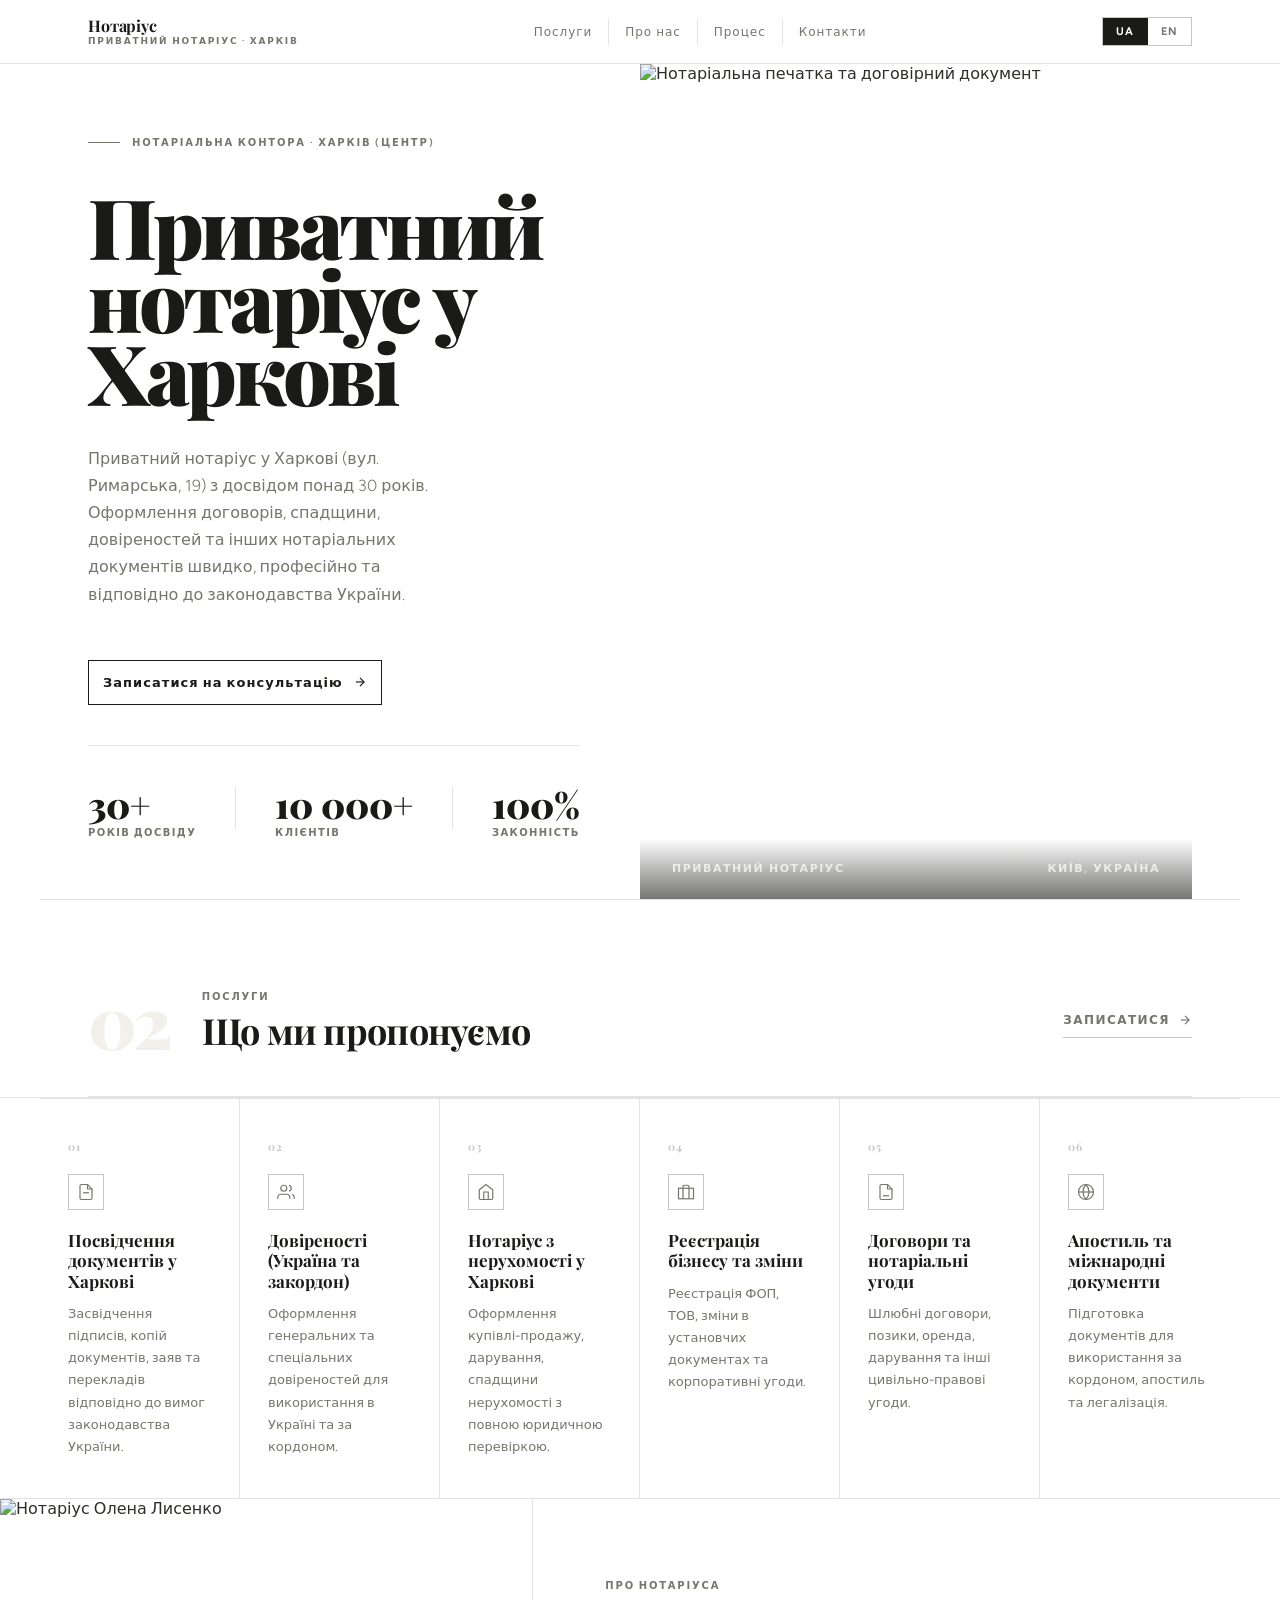
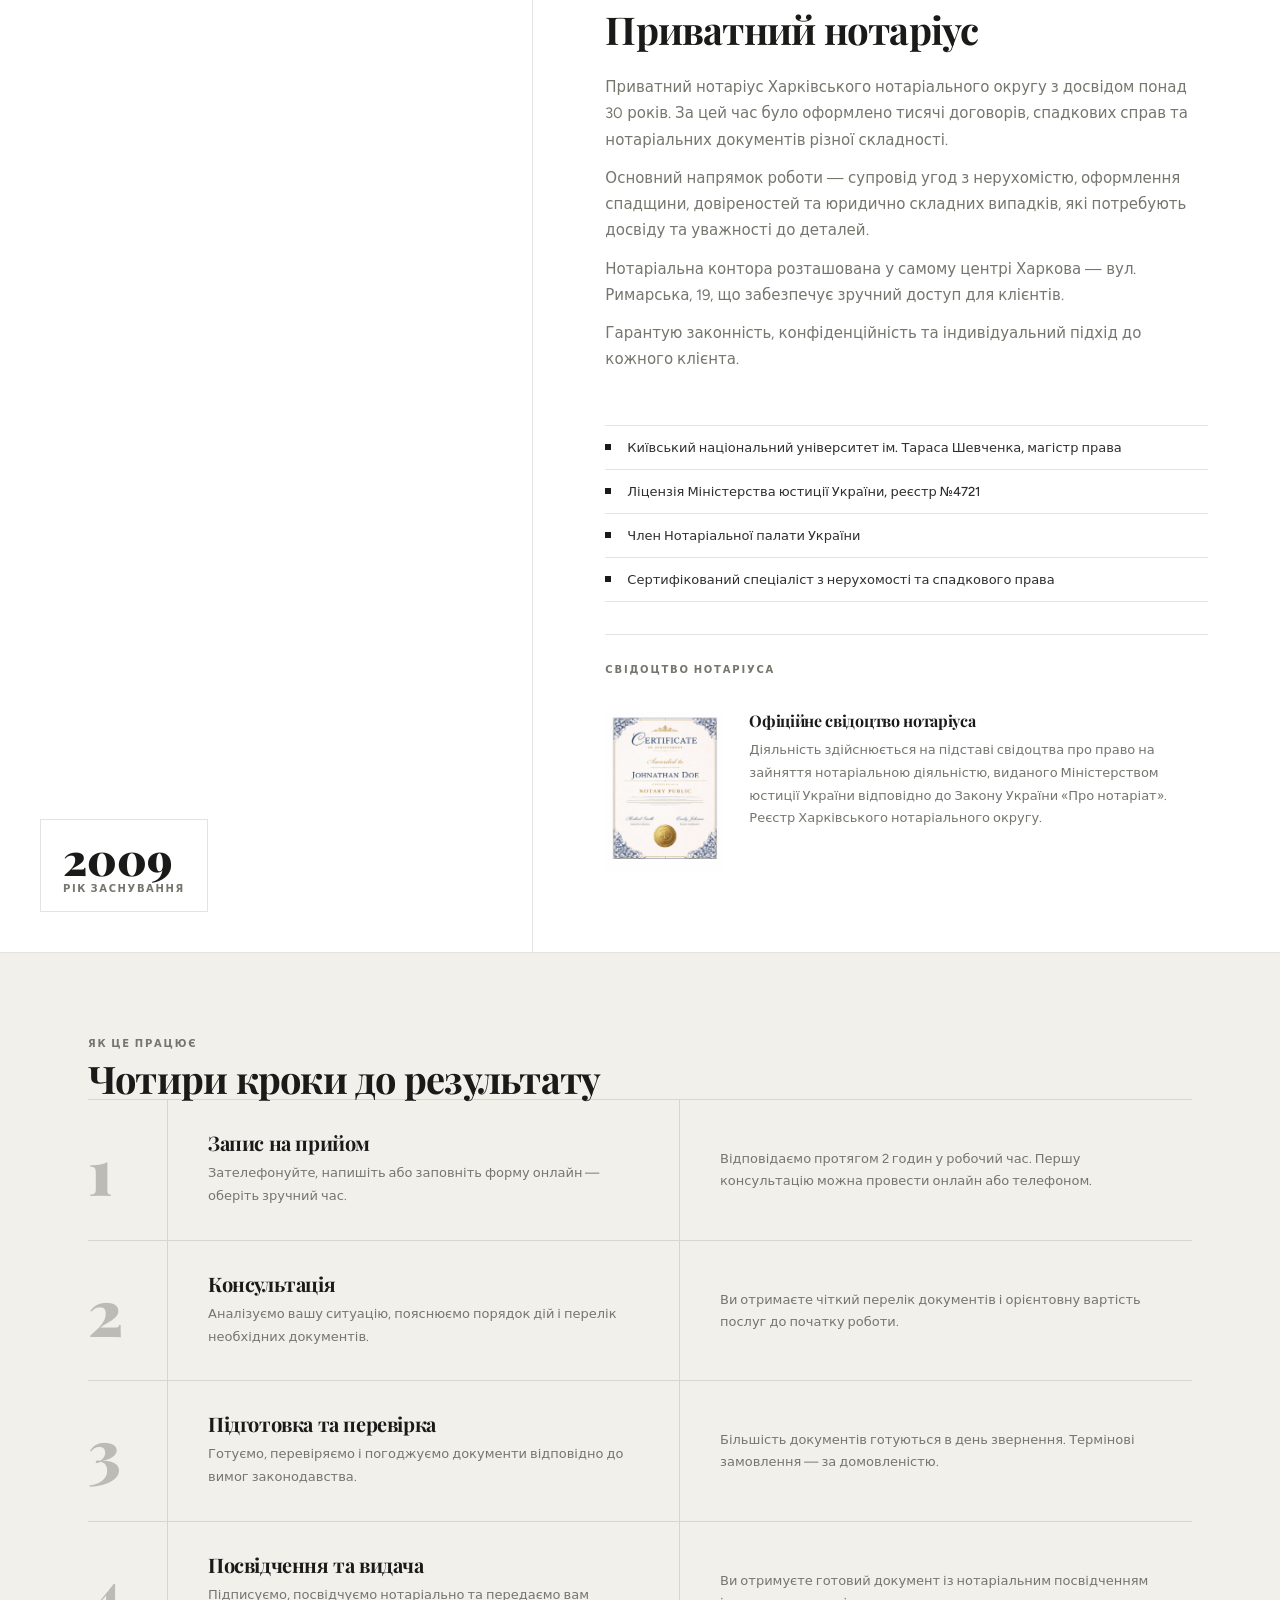
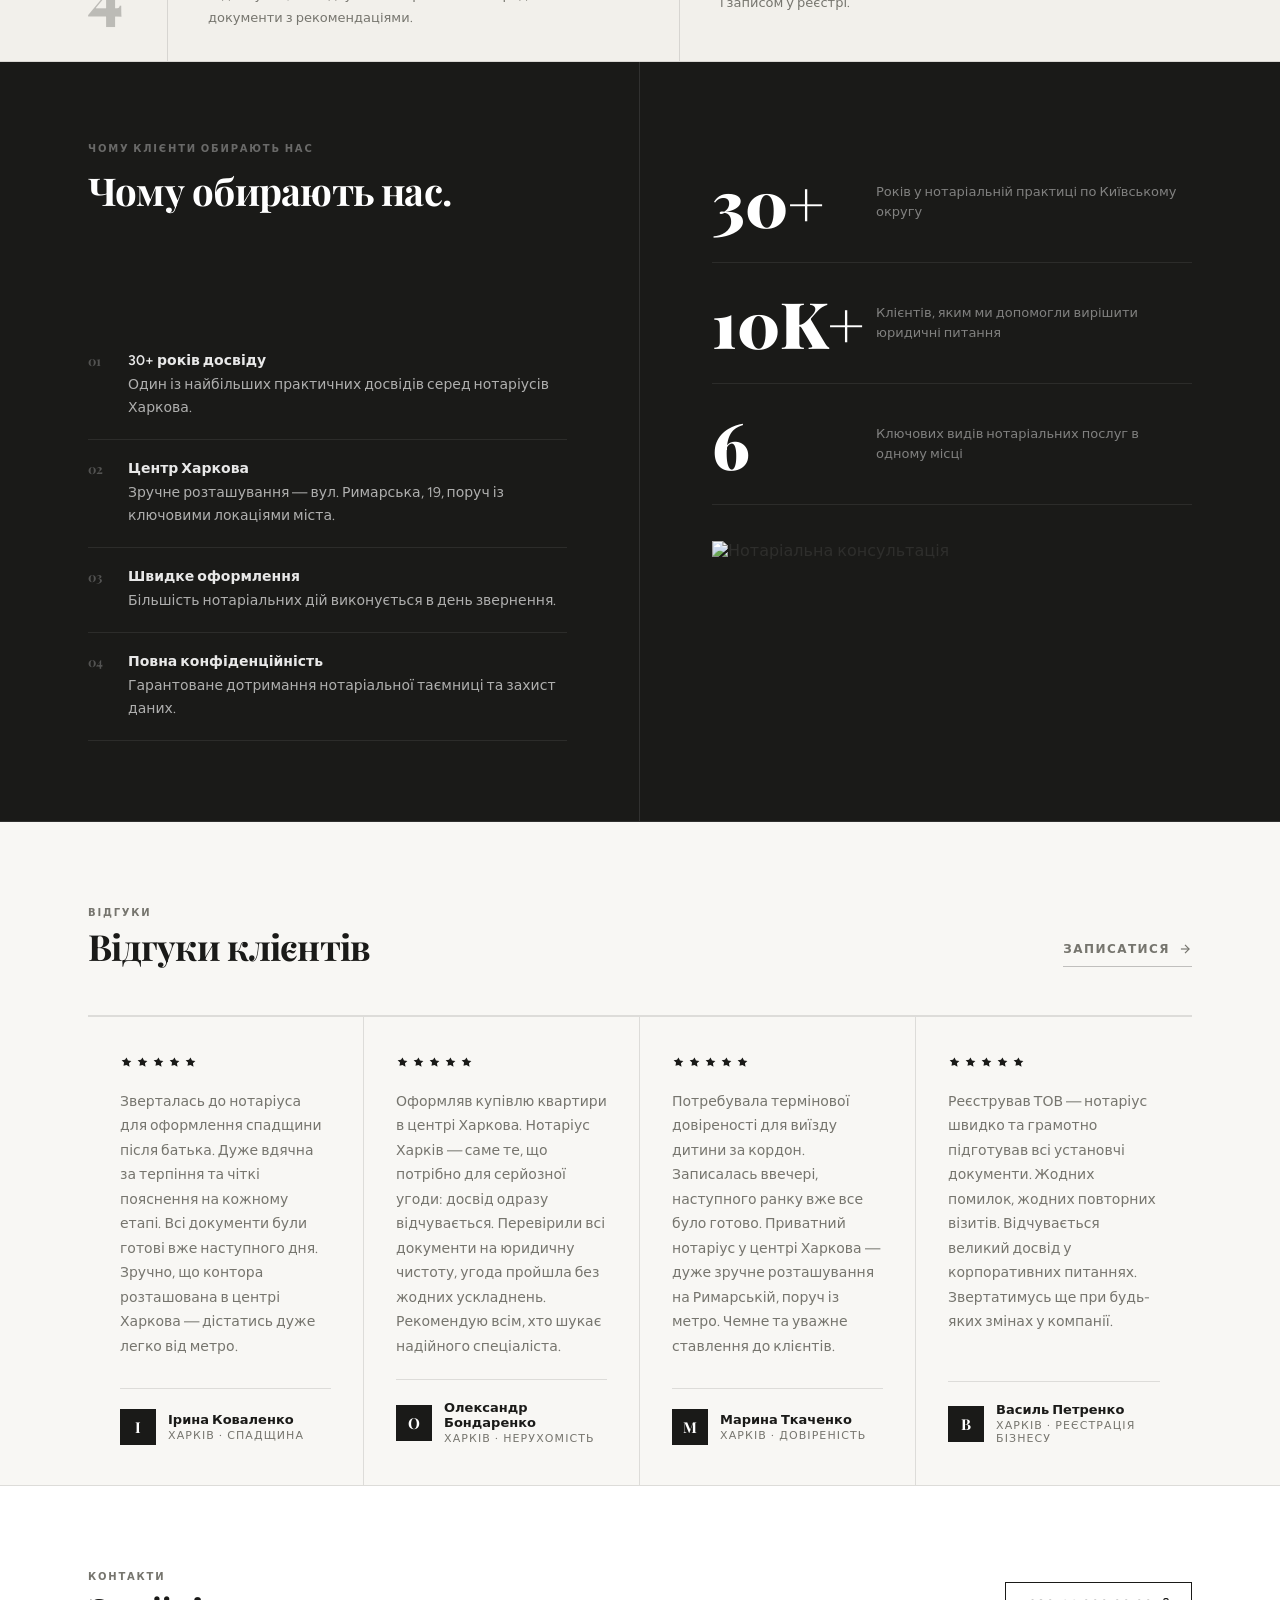
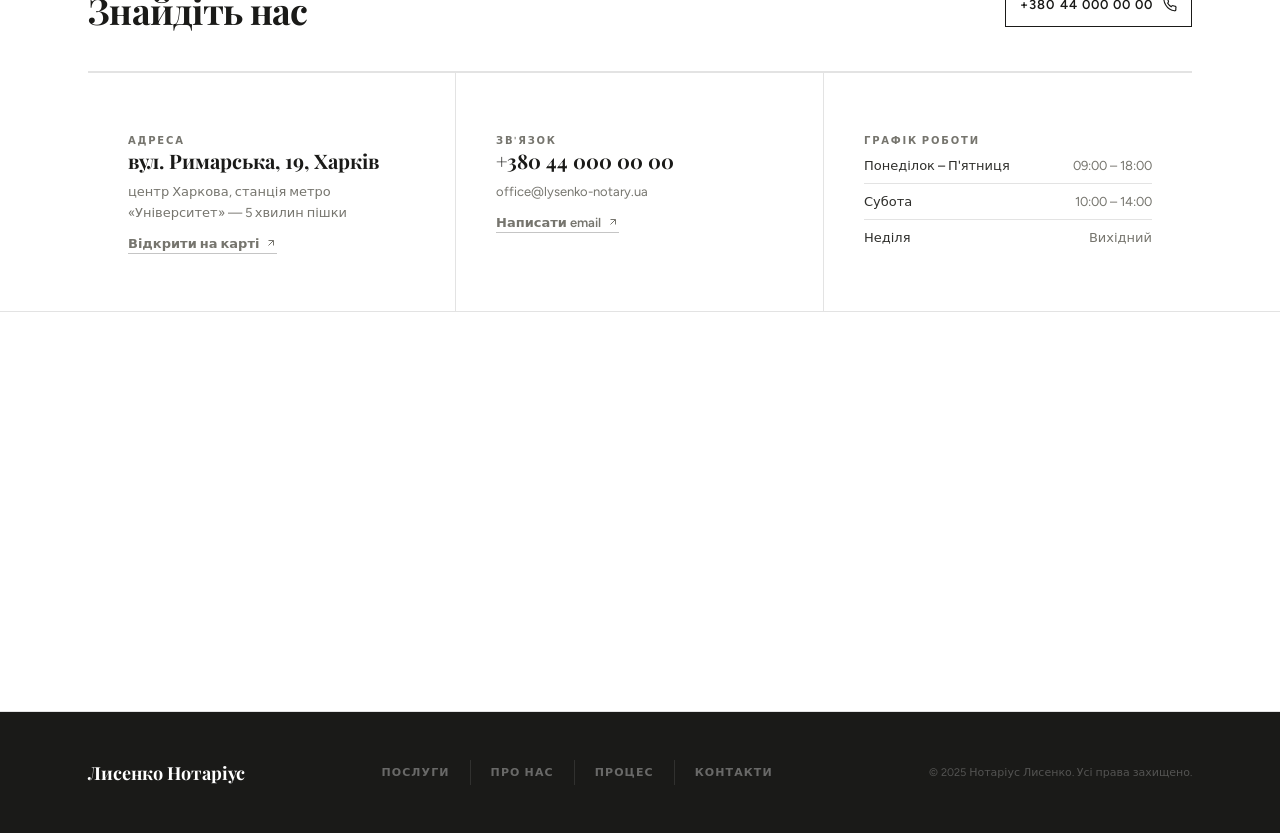
==== commit c460ad9c: "befor font-sixe changing" ====
--- a/index.html
+++ b/index.html
@@ -32,17 +32,12 @@
           <a href="#services" class="nav-item">Послуги</a>
           <a href="#about" class="nav-item">Про нас</a>
           <a href="#process" class="nav-item">Процес</a>
-          <a href="#cta" class="nav-item">Консультація</a>
           <a href="#contact" class="nav-item">Контакти</a>
         </nav>
         <div class="header-right">
           <div class="lang-toggle">
-            <button class="lang-btn on" onclick="location.href = 'index.html'">
-              UA
-            </button>
-            <button class="lang-btn" onclick="location.href = 'index-en.html'">
-              EN
-            </button>
+            <button class="lang-btn on" data-lang="uk">UA</button>
+            <button class="lang-btn" data-lang="en">EN</button>
           </div>
 
           <button
@@ -87,17 +82,12 @@
         <a href="#about" class="mob-link">Про нас</a>
         <a href="#process" class="mob-link">Процес</a>
         <a href="#trust" class="mob-link">Чому ми</a>
-        <a href="#cta" class="mob-link">Консультація</a>
         <a href="#contact" class="mob-link">Контакти</a>
       </div>
       <div class="mob-foot">
         <div class="mob-lang">
-          <button class="lang-btn on" onclick="location.href = 'index.html'">
-            UA
-          </button>
-          <button class="lang-btn" onclick="location.href = 'index-en.html'">
-            EN
-          </button>
+          <button class="lang-btn on" data-lang="uk">UA</button>
+          <button class="lang-btn" data-lang="en">EN</button>
         </div>
       </div>
     </nav>
@@ -126,7 +116,7 @@
                 до законодавства України.
               </p>
               <div data-sr="up" data-delay="240">
-                <a href="#cta" class="btn-cta">
+                <a href="#contact" class="btn-cta">
                   <span>Записатися на консультацію</span>
                   <svg
                     viewBox="0 0 24 24"
@@ -187,7 +177,7 @@
                 Що ми пропонуємо
               </h2>
             </div>
-            <a href="#cta" class="btn-ghost" data-sr="right">
+            <a href="#contact" class="btn-ghost" data-sr="right">
               Записатися
               <svg
                 viewBox="0 0 24 24"
@@ -423,7 +413,7 @@
             <div class="about__certificate-body">
               <div class="about__certificate-img-wrap">
                 <img
-                  src="/assets/img/certificate-notary.jpg"
+                  src="assets/img/certificate-notary.png"
                   alt="Свідоцтво нотаріуса Харків Римарська 19"
                   loading="lazy"
                   onerror="
@@ -477,7 +467,7 @@
               >
               <h2 class="t-heading">Чотири кроки до результату</h2>
             </div>
-            <a href="#cta" class="btn-ghost" data-sr="right">Розпочати →</a>
+            <a href="#contact" class="btn-ghost" data-sr="right">Розпочати →</a>
           </div>
           <div class="process-steps">
             <div class="process-step" data-sr="up" data-delay="0">
@@ -669,7 +659,7 @@
                 Відгуки клієнтів
               </h2>
             </div>
-            <a href="#cta" class="btn-ghost" data-sr="right">
+            <a href="#contact" class="btn-ghost" data-sr="right">
               Записатися
               <svg
                 viewBox="0 0 24 24"
@@ -871,203 +861,13 @@
       </section>
 
       <!-- =====================================================
-     § 5.7 — CTA BANNER (urgent action strip)
-===================================================== -->
-      <section
-        class="cta-banner"
-        id="cta-banner"
-        aria-label="Швидка консультація"
-      >
-        <div class="wrap">
-          <div class="cta-banner__inner">
-            <div class="cta-banner__left" data-sr="left">
-              <div class="cta-banner__tag">
-                <div class="cta-banner__tag-line" aria-hidden="true"></div>
-                <span class="t-label" style="color: rgba(255, 255, 255, 0.45)"
-                  >Нотаріус Харків · Центр</span
-                >
-              </div>
-              <h2 class="cta-banner__title">
-                Потрібна<br />консультація<br /><em>нотаріуса?</em>
-              </h2>
-              <p class="cta-banner__sub">
-                Відповідаємо протягом 2 годин у робочий час.<br />
-                Приватний нотаріус у центрі Харкова — вул. Римарська, 19.
-              </p>
-            </div>
-
-            <div class="cta-banner__right" data-sr="right">
-              <div class="cta-banner__actions">
-                <a
-                  href="tel:+380440000000"
-                  class="cta-banner__btn cta-banner__btn--primary"
-                >
-                  <svg
-                    viewBox="0 0 24 24"
-                    fill="none"
-                    stroke="currentColor"
-                    stroke-width="2"
-                    aria-hidden="true"
-                  >
-                    <path
-                      d="M22 16.92v3a2 2 0 0 1-2.18 2 19.79 19.79 0 0 1-8.63-3.07A19.5 19.5 0 0 1 4.69 12 19.79 19.79 0 0 1 1.61 3.38 2 2 0 0 1 3.58 1h3a2 2 0 0 1 2 1.72 12.84 12.84 0 0 0 .7 2.81 2 2 0 0 1-.45 2.11L8.09 8.91a16 16 0 0 0 6 6l1.27-1.27a2 2 0 0 1 2.11-.45 12.84 12.84 0 0 0 2.81.7A2 2 0 0 1 22 16.92z"
-                    />
-                  </svg>
-                  <span>+380 44 000 00 00</span>
-                </a>
-                <a href="#cta" class="cta-banner__btn cta-banner__btn--ghost">
-                  <span>Заповнити форму</span>
-                  <svg
-                    viewBox="0 0 24 24"
-                    fill="none"
-                    stroke="currentColor"
-                    stroke-width="2"
-                    aria-hidden="true"
-                  >
-                    <line x1="5" y1="12" x2="19" y2="12" />
-                    <polyline points="12 5 19 12 12 19" />
-                  </svg>
-                </a>
-              </div>
-              <div class="cta-banner__trust">
-                <div class="cta-banner__trust-item">
-                  <div class="cta-banner__trust-num">30+</div>
-                  <div class="cta-banner__trust-label">років досвіду</div>
-                </div>
-                <div class="cta-banner__trust-divider" aria-hidden="true"></div>
-                <div class="cta-banner__trust-item">
-                  <div class="cta-banner__trust-num">Пн–Пт</div>
-                  <div class="cta-banner__trust-label">09:00 – 18:00</div>
-                </div>
-                <div class="cta-banner__trust-divider" aria-hidden="true"></div>
-                <div class="cta-banner__trust-item">
-                  <div class="cta-banner__trust-num">100%</div>
-                  <div class="cta-banner__trust-label">законність</div>
-                </div>
-              </div>
-            </div>
-          </div>
-        </div>
-      </section>
-
-      <!-- =====================================================
-     § 6 — CONSULTATION CTA
-===================================================== -->
-      <section class="cta-section" id="cta">
-        <div class="wrap">
-          <div class="cta-inner">
-            <div class="cta-left" data-sr="left">
-              <div class="cta-super desktop-visible" aria-hidden="true">
-                КОН-<br />СУЛЬ-<br />ТА-<br />ЦІЯ
-              </div>
-
-              <div class="cta-super mobile-visible" aria-hidden="true">
-                КОНСУЛЬ-<br />ТАЦІЯ
-              </div>
-            </div>
-            <div class="cta-right">
-              <div data-sr="up">
-                <span
-                  class="t-label"
-                  style="display: block; margin-bottom: 12px"
-                  >Запишіться зараз</span
-                >
-                <h2 class="t-heading" style="font-size: clamp(24px, 3vw, 36px)">
-                  Отримайте консультацію нотаріуса сьогодні
-                </h2>
-              </div>
-              <p class="t-body" data-sr="up" data-delay="80">
-                Залиште свої дані — ми зв'яжемося протягом 2 годин і узгодимо
-                зручний час.
-              </p>
-              <form
-                class="cta-form"
-                id="contactForm"
-                data-sr="up"
-                data-delay="160"
-                action="https://formspree.io/f/xqeyryrk"
-                method="POST"
-                novalidate
-              >
-                <div class="cta-field">
-                  <label for="name">Ваше ім'я</label>
-                  <input
-                    type="text"
-                    id="name"
-                    name="name"
-                    placeholder="Іван Петренко"
-                    required
-                  />
-                </div>
-                <div class="cta-field">
-                  <label for="email">Email (необов'язково)</label>
-                  <input
-                    type="email"
-                    id="email"
-                    name="email"
-                    placeholder="your@email.com"
-                  />
-                </div>
-                <div class="cta-field">
-                  <label for="phone">Телефон</label>
-                  <input
-                    type="tel"
-                    id="phone"
-                    name="phone"
-                    placeholder="+380 00 000 00 00"
-                    required
-                  />
-                </div>
-                <div class="cta-field">
-                  <label for="service">Послуга</label>
-                  <input
-                    type="text"
-                    id="service"
-                    name="service"
-                    placeholder="Наприклад: довіреність, нерухомість…"
-                  />
-                </div>
-                <div class="cta-field">
-                  <label for="message">Коментар (необов'язково)</label>
-                  <textarea
-                    id="message"
-                    name="message"
-                    placeholder="Коротко опишіть вашу ситуацію…"
-                  ></textarea>
-                </div>
-                <div class="form-foot">
-                  <span class="form-note"
-                    >Відповімо протягом 2 годин у робочий час</span
-                  >
-                  <button
-                    type="submit"
-                    class="btn-cta"
-                    data-sending="Надсилаємо…"
-                    data-sent="Надіслано ✓"
-                  >
-                    <span>Консультація</span>
-                    <svg
-                      viewBox="0 0 24 24"
-                      fill="none"
-                      stroke="currentColor"
-                      stroke-width="2"
-                    >
-                      <line x1="5" y1="12" x2="19" y2="12" />
-                      <polyline points="12 5 19 12 12 19" />
-                    </svg>
-                  </button>
-                </div>
-              </form>
-            </div>
-          </div>
-        </div>
-      </section>
-
-      <!-- =====================================================
-     § 7 — CONTACT
+     § 6 — CONTACT / ЗНАЙДІТЬ НАС
+     (об'єднано: CTA + Address + Get in Touch + Opening Hours; форму видалено)
 ===================================================== -->
       <section class="contact" id="contact">
         <div class="wrap">
+
+          <!-- Head row: label + H2 + phone CTA -->
           <div class="contact-head">
             <div data-sr="up">
               <span class="t-label" style="display: block; margin-bottom: 8px"
@@ -1096,14 +896,23 @@
               </svg>
             </a>
           </div>
+
+          <!-- Info grid: 3 columns -->
           <div class="contact-grid">
+
+            <!-- Col 1 — Address -->
             <div class="contact-col" data-sr="up" data-delay="0">
               <span class="t-label">Адреса</span>
-              <div class="contact-val">вул. Римарська, 19, Харків<br /></div>
+              <div class="contact-val">вул. Римарська, 19, Харків</div>
               <p class="contact-note">
-                центр Харкова, станція метро "Університет" — 5 хвилин пішки
+                центр Харкова, станція метро «Університет» — 5 хвилин пішки
               </p>
-              <a href="#" class="contact-link">
+              <a
+                href="https://maps.google.com/?q=вул.+Римарська,+19,+Харків"
+                class="contact-link"
+                target="_blank"
+                rel="noopener"
+              >
                 Відкрити на карті
                 <svg
                   viewBox="0 0 24 24"
@@ -1116,6 +925,8 @@
                 </svg>
               </a>
             </div>
+
+            <!-- Col 2 — Get in Touch -->
             <div class="contact-col" data-sr="up" data-delay="80">
               <span class="t-label">Зв'язок</span>
               <div class="contact-val">+380 44 000 00 00</div>
@@ -1133,6 +944,8 @@
                 </svg>
               </a>
             </div>
+
+            <!-- Col 3 — Opening Hours -->
             <div class="contact-col" data-sr="up" data-delay="160">
               <span class="t-label">Графік роботи</span>
               <div class="hours-list">
@@ -1149,9 +962,27 @@
                 </div>
               </div>
             </div>
-          </div>
-        </div>
+
+          </div><!-- /contact-grid -->
+
+        </div><!-- /wrap (info) -->
+
+        <!-- Full-width Google Map -->
+        <div class="contact-map" data-sr="up" data-delay="80">
+          <iframe
+            src="https://www.google.com/maps/embed?pb=!1m18!1m12!1m3!1d2573.2!2d36.2294!3d49.9953!2m3!1f0!2f0!3f0!3m2!1i1024!2i768!4f13.1!3m3!1m2!1s0x4127a09b56e7c5af%3A0x1!2z0YPQuy4g0KDQuNC80LDRgNGB0YzQutCwLCAxOSwg0KXQsNGA0LrRltCy!5e0!3m2!1suk!2sua!4v1700000000000"
+            width="100%"
+            height="100%"
+            style="border: 0"
+            allowfullscreen=""
+            loading="lazy"
+            referrerpolicy="no-referrer-when-downgrade"
+            title="Нотаріус Харків — вул. Римарська, 19"
+          ></iframe>
+        </div><!-- /contact-map -->
+
       </section>
+
     </main>
 
     <!-- =====================================================
@@ -1172,170 +1003,6 @@
       </div>
     </footer>
 
-    <script>
-      (function () {
-        "use strict";
-
-        /* -- Sticky header shadow -- */
-        const hdr = document.querySelector(".site-header");
-        window.addEventListener(
-          "scroll",
-          () => {
-            hdr.style.boxShadow =
-              window.scrollY > 8 ? "0 1px 20px rgba(26,26,24,.08)" : "none";
-          },
-          { passive: true },
-        );
-
-        /* -- Mobile hamburger -- */
-        const ham = document.getElementById("hamburger");
-        const panel = document.getElementById("mobPanel");
-        const overlay = document.getElementById("mobOverlay");
-        const close = document.getElementById("mobClose");
-        function openMenu() {
-          ham.classList.add("open");
-          ham.setAttribute("aria-expanded", "true");
-          panel.classList.add("open");
-          overlay.style.display = "block";
-          requestAnimationFrame(() => overlay.classList.add("show"));
-          document.body.style.overflow = "hidden";
-        }
-        function closeMenu() {
-          ham.classList.remove("open");
-          ham.setAttribute("aria-expanded", "false");
-          panel.classList.remove("open");
-          overlay.classList.remove("show");
-          document.body.style.overflow = "";
-          setTimeout(() => {
-            overlay.style.display = "none";
-          }, 350);
-        }
-        ham && ham.addEventListener("click", openMenu);
-        close && close.addEventListener("click", closeMenu);
-        overlay && overlay.addEventListener("click", closeMenu);
-        document
-          .querySelectorAll(".mob-link")
-          .forEach((l) => l.addEventListener("click", closeMenu));
-        document.addEventListener("keydown", (e) => {
-          if (e.key === "Escape") closeMenu();
-        });
-
-        /* -- Scroll reveal -- */
-        const els = document.querySelectorAll("[data-sr]");
-        if ("IntersectionObserver" in window) {
-          const io = new IntersectionObserver(
-            (entries) => {
-              entries.forEach((e) => {
-                if (e.isIntersecting) {
-                  const d = +(e.target.dataset.delay || 0);
-                  setTimeout(() => e.target.classList.add("in"), d);
-                  io.unobserve(e.target);
-                }
-              });
-            },
-            { threshold: 0.1, rootMargin: "0px 0px -40px 0px" },
-          );
-          els.forEach((el) => io.observe(el));
-        } else {
-          els.forEach((el) => el.classList.add("in"));
-        }
-
-        /* -- Contact form — Formspree -- */
-        const form = document.getElementById("contactForm");
-        if (form) {
-          form.addEventListener("submit", async function (e) {
-            e.preventDefault();
-
-            const btn = this.querySelector("[type=submit]");
-            const btnLabel = btn.querySelector("span");
-            const originalText = btnLabel.textContent;
-
-            // Basic validation
-            const name = form.querySelector("#name").value.trim();
-            const phone = form.querySelector("#phone").value.trim();
-            if (!name || !phone) {
-              showFormMessage("error", "Будь ласка, вкажіть ім'я та телефон.");
-              return;
-            }
-
-            // Sending state
-            btnLabel.textContent = btn.dataset.sending || "Надсилаємо…";
-            btn.disabled = true;
-
-            try {
-              const response = await fetch(form.action, {
-                method: "POST",
-                body: new FormData(form),
-                headers: { Accept: "application/json" },
-              });
-
-              if (response.ok) {
-                // Success state
-                btnLabel.textContent = btn.dataset.sent || "Надіслано ✓";
-                btn.style.background = "#2A6E4A";
-                btn.style.borderColor = "#2A6E4A";
-                btn.style.color = "#fff";
-                showFormMessage(
-                  "success",
-                  "Дякуємо! Ми зв'яжемося з вами протягом 2 годин.",
-                );
-                form.reset();
-
-                // Reset button after 5s
-                setTimeout(() => {
-                  btnLabel.textContent = originalText;
-                  btn.disabled = false;
-                  btn.style.background = "";
-                  btn.style.borderColor = "";
-                  btn.style.color = "";
-                }, 5000);
-              } else {
-                const data = await response.json();
-                const msg =
-                  data?.errors?.map((e) => e.message).join(", ") ||
-                  "Щось пішло не так.";
-                throw new Error(msg);
-              }
-            } catch (err) {
-              btnLabel.textContent = originalText;
-              btn.disabled = false;
-              showFormMessage(
-                "error",
-                "Помилка: " +
-                  err.message +
-                  " Спробуйте ще раз або зателефонуйте нам.",
-              );
-            }
-          });
-
-          // Helper — inserts a status message below the form
-          function showFormMessage(type, text) {
-            let msg = form.parentElement.querySelector(".form-status-msg");
-            if (!msg) {
-              msg = document.createElement("p");
-              msg.className = "form-status-msg";
-              form.parentElement.appendChild(msg);
-            }
-            msg.textContent = text;
-            msg.style.cssText = [
-              "margin-top: 12px",
-              "font-size: 13px",
-              "font-weight: 500",
-              "line-height: 1.5",
-              "padding: 12px 16px",
-              "border-left: 3px solid " +
-                (type === "success" ? "#2A6E4A" : "#c0392b"),
-              "background: " +
-                (type === "success"
-                  ? "rgba(42,110,74,0.06)"
-                  : "rgba(192,57,43,0.06)"),
-              "color: " + (type === "success" ? "#2A6E4A" : "#c0392b"),
-            ].join(";");
-            // Auto-remove after 8s
-            setTimeout(() => msg && msg.remove(), 8000);
-          }
-        }
-      })();
-    </script>
+    <script src="assets/js/script.js"></script>
   </body>
 </html>
--- a/assets/css/style.css
+++ b/assets/css/style.css
@@ -755,7 +755,6 @@
 .about__certificate-img-wrap {
   position: relative;
   aspect-ratio: 3 / 4;
-  border: 1px solid var(--rule-dark);
   overflow: hidden;
   background: var(--warm-gray);
 }
@@ -763,6 +762,8 @@
   width: 100%;
   height: 100%;
   object-fit: cover;
+  position: relative;
+  z-index: 1;
 }
 .about__certificate-placeholder {
   display: flex;
@@ -773,6 +774,7 @@
   position: absolute;
   inset: 0;
   background: var(--warm-gray);
+  z-index: 0;
 }
 .about__certificate-placeholder svg {
   width: 40px;
@@ -1087,290 +1089,7 @@
   }
 }
 
-/* =====================================================
-   CTA BANNER — urgent dark strip
-===================================================== */
-.cta-banner {
-  background: var(--ink);
-  border-bottom: 1px solid rgba(255, 255, 255, 0.08);
-  overflow: hidden;
-}
-.cta-banner__inner {
-  display: grid;
-  grid-template-columns: 1fr 1fr;
-  gap: 80px;
-  align-items: center;
-  padding: 88px 0;
-}
-.cta-banner__tag {
-  display: flex;
-  align-items: center;
-  gap: 12px;
-  margin-bottom: 28px;
-}
-.cta-banner__tag-line {
-  width: 28px;
-  height: 1px;
-  background: rgba(255, 255, 255, 0.25);
-}
-.cta-banner__title {
-  font-family: var(--font-d);
-  font-size: clamp(40px, 5vw, 68px);
-  font-weight: 900;
-  line-height: 0.92;
-  letter-spacing: -0.04em;
-  color: var(--white);
-  margin-bottom: 28px;
-}
-.cta-banner__title em {
-  font-style: normal;
-  color: rgba(255, 255, 255, 0.4);
-}
-.cta-banner__sub {
-  font-size: 14px;
-  font-weight: 400;
-  line-height: 1.7;
-  color: rgba(255, 255, 255, 0.5);
-  max-width: 340px;
-}
-.cta-banner__right {
-  display: flex;
-  flex-direction: column;
-  gap: 40px;
-}
-.cta-banner__actions {
-  display: flex;
-  flex-direction: column;
-  gap: 12px;
-}
-.cta-banner__btn {
-  display: inline-flex;
-  align-items: center;
-  gap: 12px;
-  font-family: var(--font-b);
-  font-size: 13px;
-  font-weight: 600;
-  letter-spacing: 0.08em;
-  padding: 16px 24px;
-  position: relative;
-  overflow: hidden;
-  transition: color 0.3s var(--ease);
-  white-space: nowrap;
-}
-.cta-banner__btn svg {
-  width: 15px;
-  height: 15px;
-  flex-shrink: 0;
-  position: relative;
-  z-index: 1;
-  transition: transform 0.25s var(--ease);
-}
-.cta-banner__btn span {
-  position: relative;
-  z-index: 1;
-}
-.cta-banner__btn:hover svg {
-  transform: translateX(4px);
-}
-
-/* Primary — white fill */
-.cta-banner__btn--primary {
-  background: var(--white);
-  color: var(--ink);
-  border: 1px solid var(--white);
-}
-.cta-banner__btn--primary::before {
-  content: "";
-  position: absolute;
-  inset: 0;
-  background: var(--warm-gray);
-  transform: translateY(100%);
-  transition: transform 0.35s var(--ease);
-  z-index: 0;
-}
-.cta-banner__btn--primary:hover {
-  color: var(--ink);
-}
-.cta-banner__btn--primary:hover::before {
-  transform: translateY(0);
-}
-
-/* Ghost — outlined */
-.cta-banner__btn--ghost {
-  background: transparent;
-  color: rgba(255, 255, 255, 0.55);
-  border: 1px solid rgba(255, 255, 255, 0.2);
-}
-.cta-banner__btn--ghost::before {
-  content: "";
-  position: absolute;
-  inset: 0;
-  background: rgba(255, 255, 255, 0.08);
-  transform: translateY(100%);
-  transition: transform 0.35s var(--ease);
-  z-index: 0;
-}
-.cta-banner__btn--ghost:hover {
-  color: var(--white);
-  border-color: rgba(255, 255, 255, 0.45);
-}
-.cta-banner__btn--ghost:hover::before {
-  transform: translateY(0);
-}
-
-/* Trust strip */
-.cta-banner__trust {
-  display: flex;
-  align-items: center;
-  gap: 28px;
-  padding-top: 32px;
-  border-top: 1px solid rgba(255, 255, 255, 0.1);
-}
-.cta-banner__trust-item {
-  display: flex;
-  flex-direction: column;
-  gap: 3px;
-}
-.cta-banner__trust-num {
-  font-family: var(--font-d);
-  font-size: 22px;
-  font-weight: 900;
-  color: var(--white);
-  line-height: 1;
-}
-.cta-banner__trust-label {
-  font-size: 10px;
-  font-weight: 600;
-  letter-spacing: 0.14em;
-  text-transform: uppercase;
-  color: rgba(255, 255, 255, 0.35);
-}
-.cta-banner__trust-divider {
-  width: 1px;
-  height: 36px;
-  background: rgba(255, 255, 255, 0.12);
-  flex-shrink: 0;
-}
-
-/* Responsive */
-@media (max-width: 800px) {
-  .cta-banner__inner {
-    grid-template-columns: 1fr;
-    gap: 48px;
-    padding: 72px 0;
-  }
-}
-@media (max-width: 540px) {
-  .cta-banner__trust {
-    flex-wrap: wrap;
-    gap: 20px;
-  }
-  .cta-banner__trust-divider {
-    display: none;
-  }
-  .cta-banner__actions {
-    gap: 10px;
-  }
-}
-
-/* =====================================================
-   SECTION 6 — CONSULTATION CTA
-   Large typographic section
-===================================================== */
-.cta-section {
-  background: var(--off-white);
-  border-bottom: 1px solid var(--rule);
-  overflow: hidden;
-}
-.cta-inner {
-  padding: 100px 0;
-  display: grid;
-  grid-template-columns: 1fr 1fr;
-  gap: 80px;
-  align-items: center;
-}
-.cta-left {
-}
-.cta-super {
-  font-family: var(--font-d);
-  font-size: clamp(52px, 8vw, 120px);
-  font-weight: 900;
-  line-height: 0.85;
-  letter-spacing: -0.05em;
-  color: var(--rule);
-  user-select: none;
-  position: relative;
-}
-
-.cta-super.mobile-visible {
-  display: none;
-}
-.cta-right {
-  display: flex;
-  flex-direction: column;
-  gap: 28px;
-}
-.cta-right .t-heading {
-  font-size: clamp(24px, 3vw, 36px);
-}
-.cta-form {
-  display: flex;
-  flex-direction: column;
-  gap: 0;
-  border: 1px solid var(--rule-dark);
-}
-.cta-field {
-  display: flex;
-  flex-direction: column;
-  border-bottom: 1px solid var(--rule);
-}
-.cta-field:last-of-type {
-  border-bottom: none;
-}
-.cta-field label {
-  font-size: 9px;
-  font-weight: 700;
-  letter-spacing: 0.2em;
-  text-transform: uppercase;
-  color: var(--stone);
-  padding: 14px 20px 0;
-}
-.cta-field input,
-.cta-field textarea {
-  background: transparent;
-  border: none;
-  outline: none;
-  font-family: var(--font-b);
-  font-size: 14px;
-  font-weight: 400;
-  color: var(--ink);
-  padding: 8px 20px 14px;
-  resize: none;
-  transition: background 0.2s;
-}
-.cta-field input:focus,
-.cta-field textarea:focus {
-  background: rgba(26, 26, 24, 0.03);
-}
-.cta-field textarea {
-  min-height: 80px;
-}
-.form-foot {
-  display: flex;
-  align-items: center;
-  justify-content: space-between;
-  gap: 16px;
-  padding: 16px 20px;
-  border-top: 1px solid var(--rule);
-  background: var(--white);
-}
-.form-note {
-  font-size: 11px;
-  color: var(--stone);
-}
-input[type="submit"] {
-  cursor: pointer;
-}
+/* CTA form section removed — merged into .contact */
 
 /* =====================================================
    SECTION 7 — CONTACT
@@ -1462,6 +1181,34 @@
   color: var(--charcoal);
 }
 
+
+/* =====================================================
+   CONTACT — Google Map embed
+===================================================== */
+.contact-map {
+  width: 100%;
+  height: 400px;
+  border-top: 1px solid var(--rule);
+  overflow: hidden;
+  display: block;
+}
+.contact-map iframe {
+  display: block;
+  width: 100%;
+  height: 100%;
+  border: 0;
+}
+
+@media (max-width: 800px) {
+  .contact-map {
+    height: 300px;
+  }
+}
+@media (max-width: 540px) {
+  .contact-map {
+    height: 240px;
+  }
+}
 /* =====================================================
    FOOTER
 ===================================================== */
@@ -1619,23 +1366,6 @@
   .trust-right {
     padding: 48px 0 64px;
   }
-  .cta-inner {
-    grid-template-columns: 1fr;
-    gap: 40px;
-    padding: 72px 0;
-  }
-  .cta-super {
-    font-size: clamp(32px, 15vw, 66px);
-  }
-
-  .cta-super.desktop-visible {
-    display: none;
-  }
-
-  .cta-super.mobile-visible {
-    display: block;
-  }
-
   .contact-grid {
     grid-template-columns: 1fr;
   }
@@ -1689,9 +1419,5 @@
   .footer-links {
     flex-wrap: wrap;
   }
-  .form-foot {
-    flex-direction: column;
-    align-items: flex-start;
-    gap: 12px;
-  }
-}
+
+}
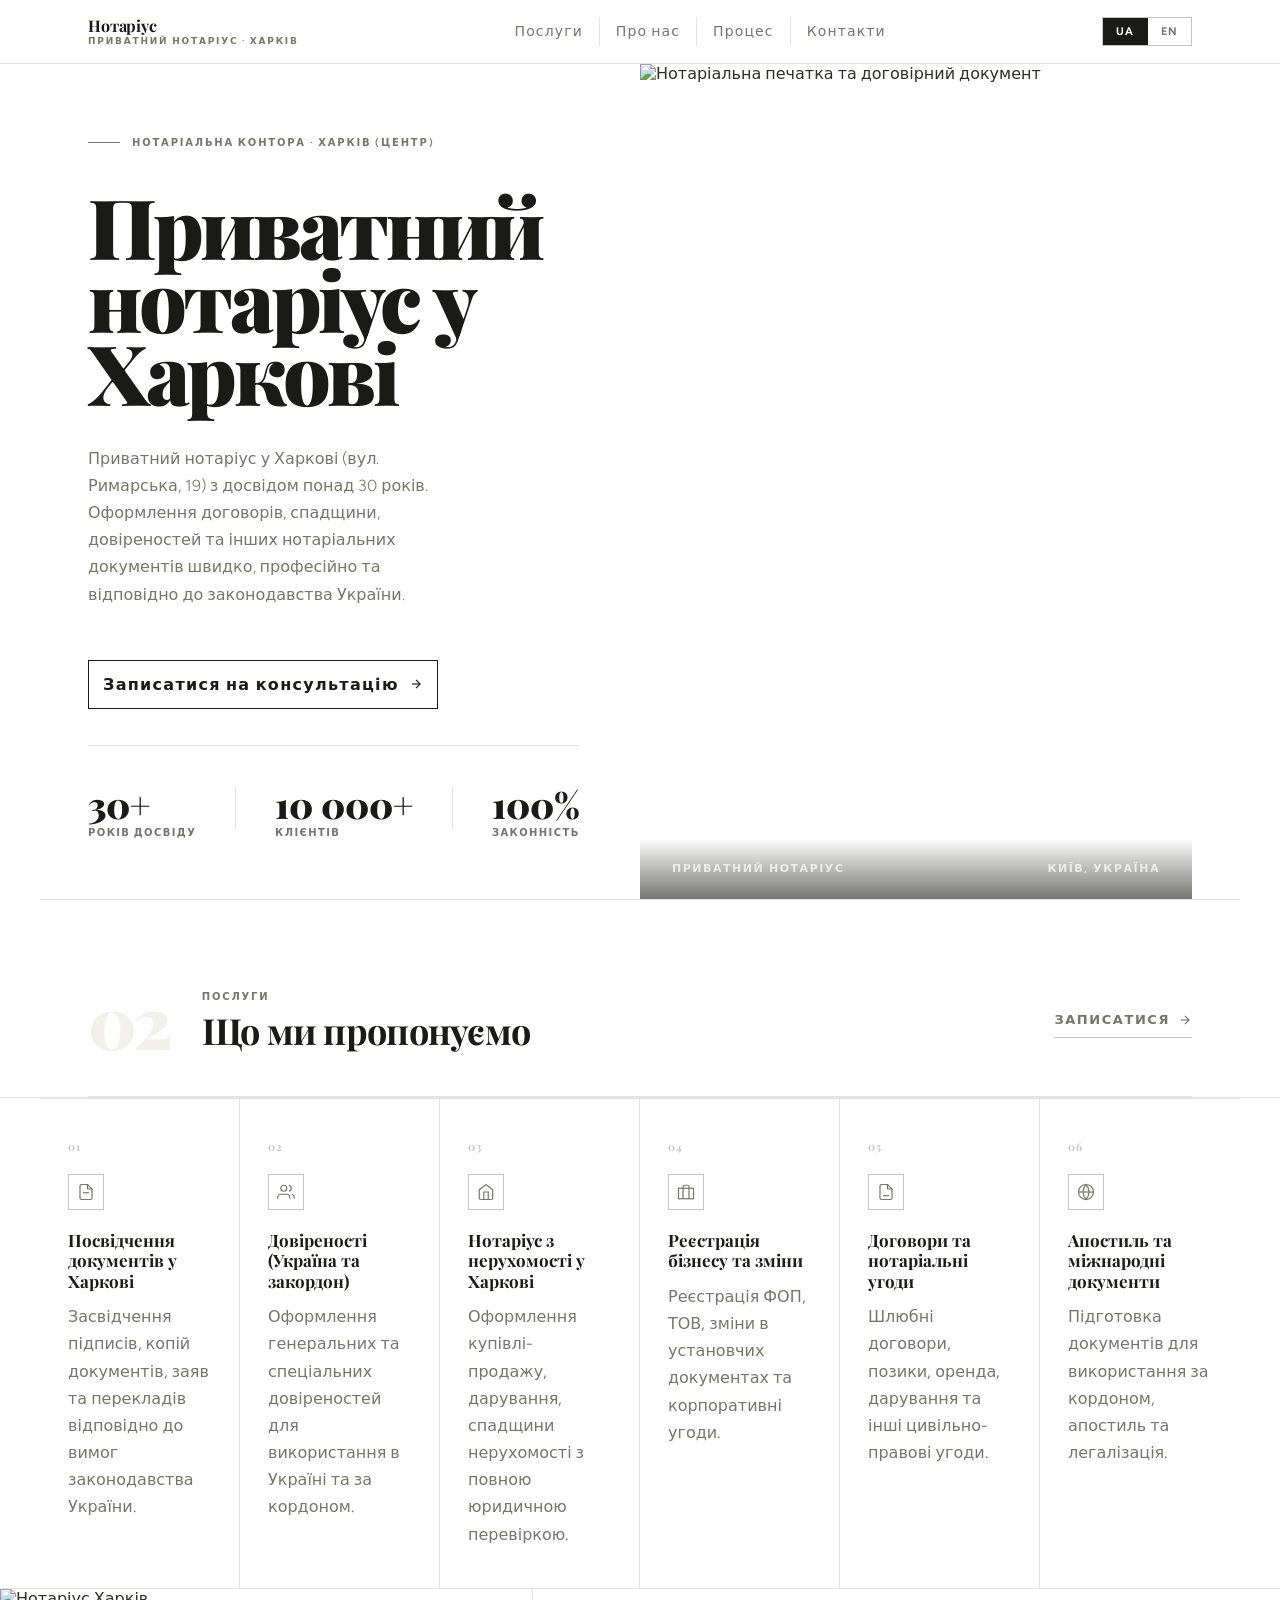
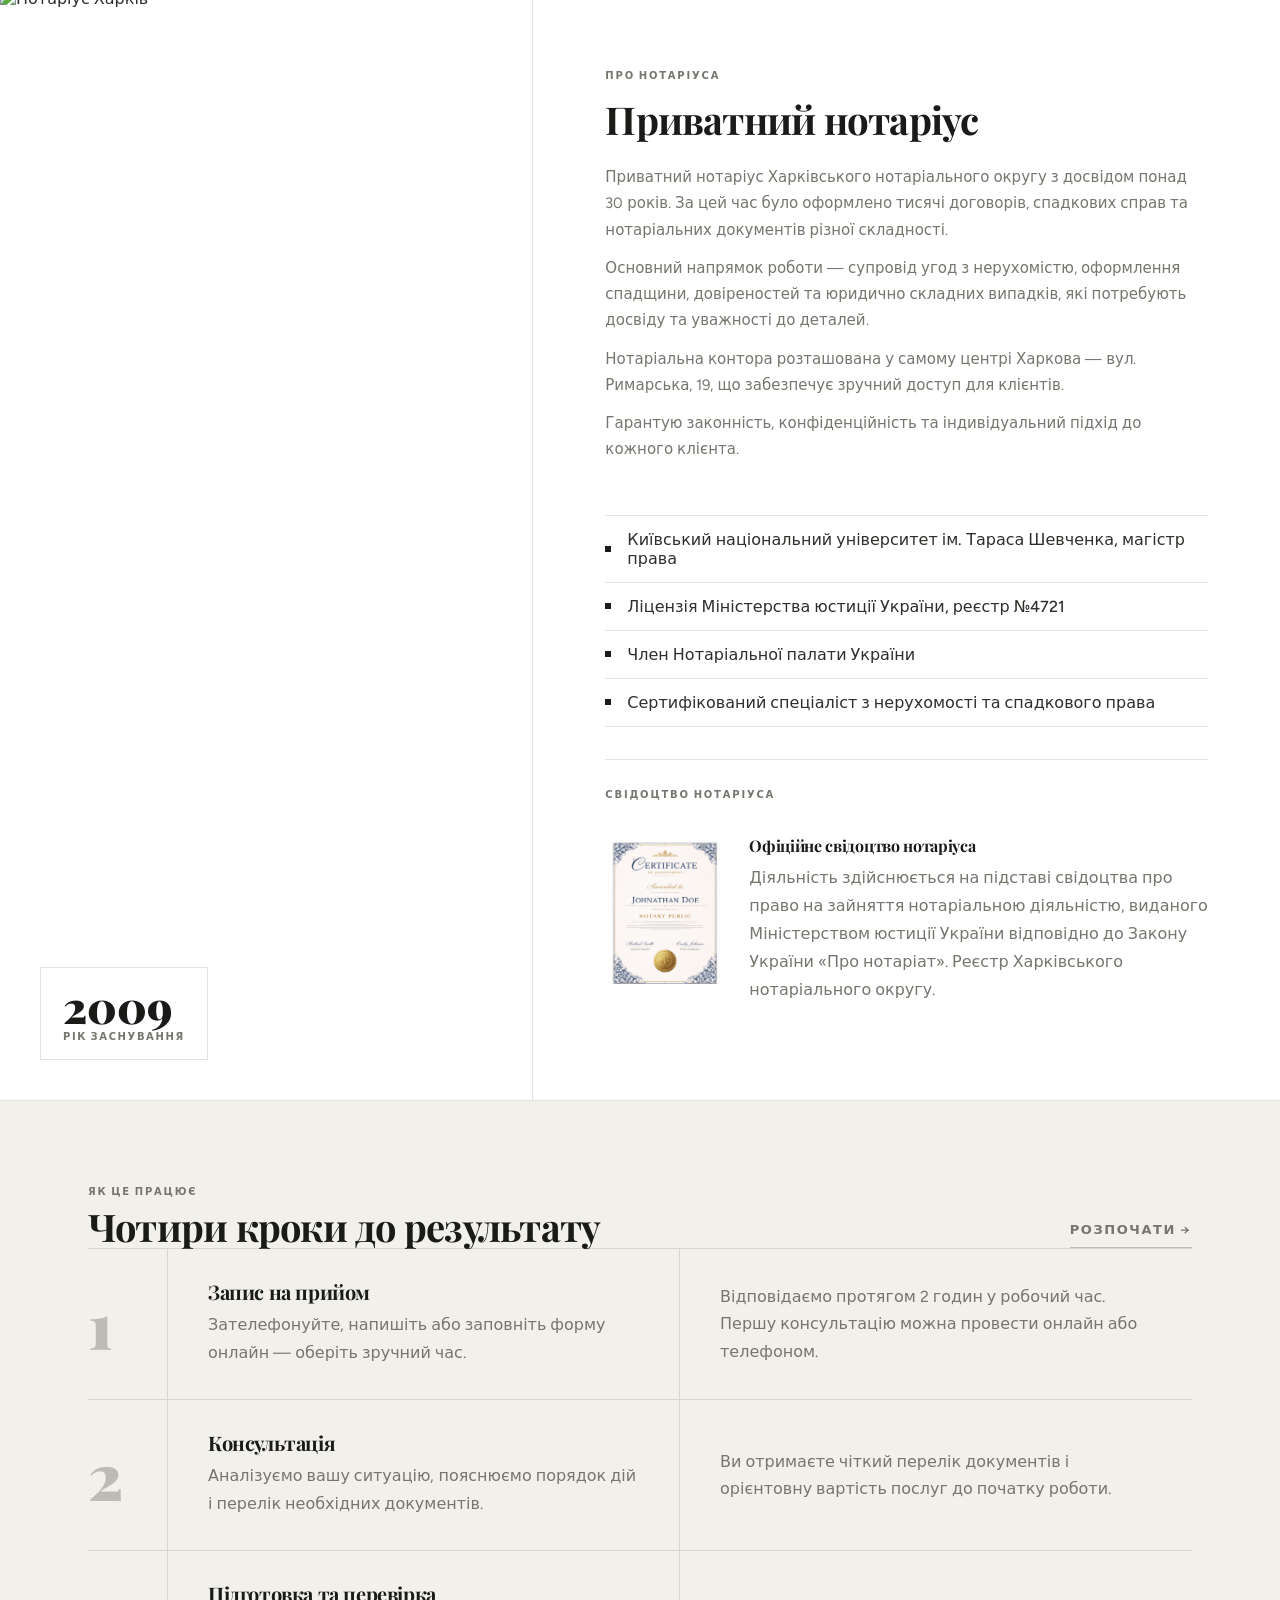
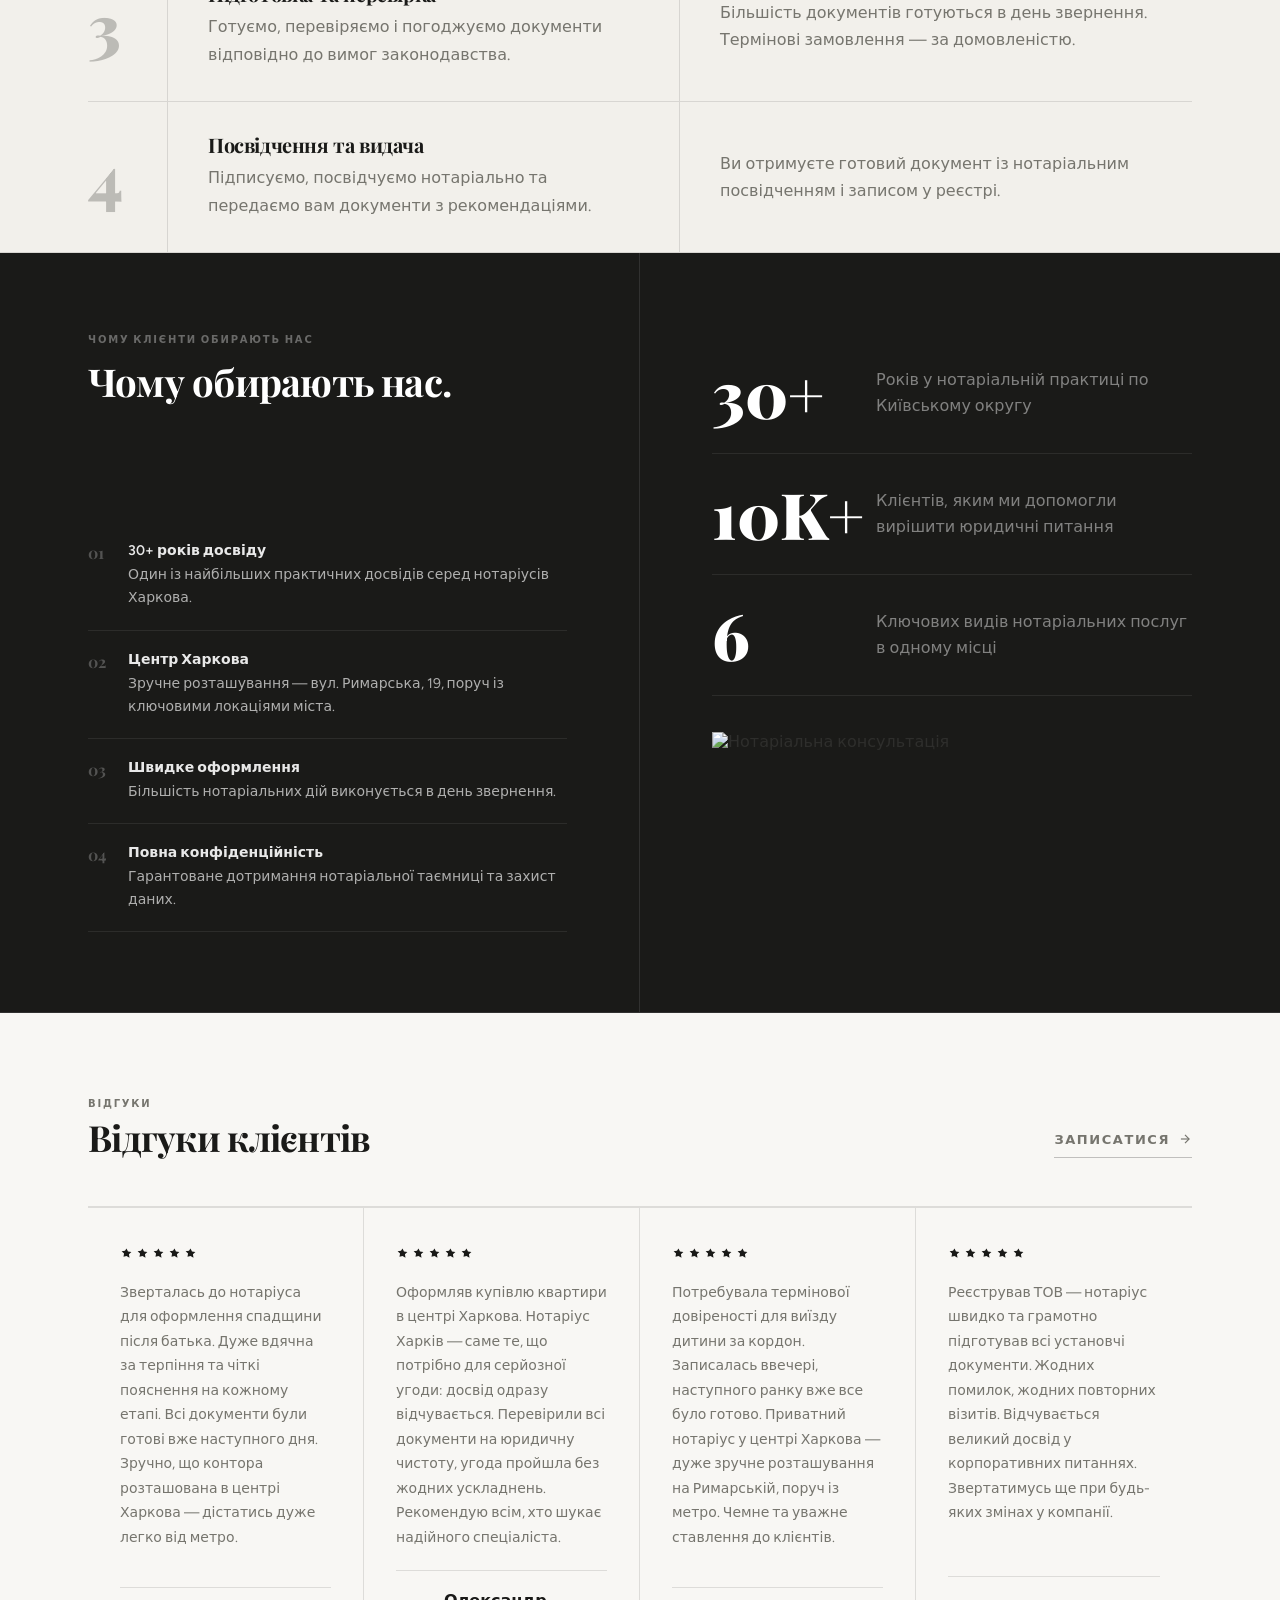
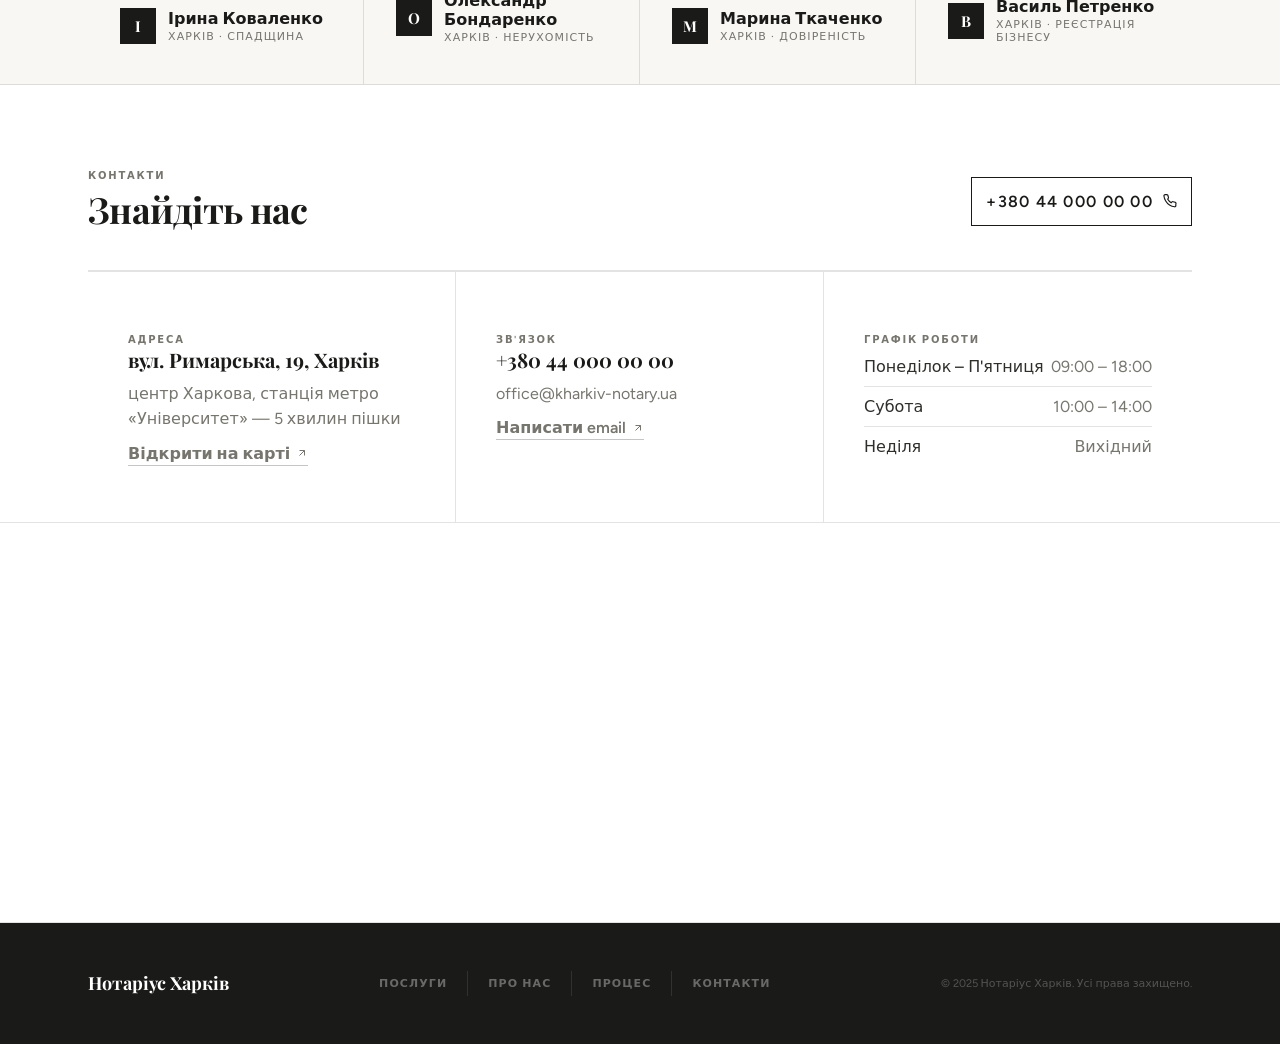
==== commit 2d08f3d0: "last commit before client review" ====
--- a/index.html
+++ b/index.html
@@ -63,7 +63,7 @@
             font-family: &quot;Playfair Display&quot;, serif;
             color: var(--ink);
           "
-          >Лисенко</span
+          >Харків</span
         >
         <button class="mob-close" id="mobClose" aria-label="Закрити меню">
           <svg
@@ -345,7 +345,7 @@
         <div class="about-img-col">
           <img
             src="https://images.unsplash.com/photo-1573497019940-1c28c88b4f3e?w=900&q=85"
-            alt="Нотаріус Олена Лисенко"
+            alt="Нотаріус Харків"
             loading="lazy"
           />
           <div class="about-sticker">
@@ -442,7 +442,7 @@
                 >
                   Офіційне свідоцтво нотаріуса
                 </h3>
-                <p class="t-body" style="font-size: 13px">
+                <p class="t-body" style="font-size: 16px">
                   Діяльність здійснюється на підставі свідоцтва про право на
                   зайняття нотаріальною діяльністю, виданого Міністерством
                   юстиції України відповідно до Закону України «Про нотаріат».
@@ -476,7 +476,7 @@
                 <h3 class="t-heading" style="font-size: 20px">
                   Запис на прийом
                 </h3>
-                <p class="t-body" style="font-size: 13px">
+                <p class="t-body" style="font-size: 16px">
                   Зателефонуйте, напишіть або заповніть форму онлайн — оберіть
                   зручний час.
                 </p>
@@ -492,7 +492,7 @@
               <div class="step-num">2</div>
               <div class="step-body">
                 <h3 class="t-heading" style="font-size: 20px">Консультація</h3>
-                <p class="t-body" style="font-size: 13px">
+                <p class="t-body" style="font-size: 16px">
                   Аналізуємо вашу ситуацію, пояснюємо порядок дій і перелік
                   необхідних документів.
                 </p>
@@ -510,7 +510,7 @@
                 <h3 class="t-heading" style="font-size: 20px">
                   Підготовка та перевірка
                 </h3>
-                <p class="t-body" style="font-size: 13px">
+                <p class="t-body" style="font-size: 16px">
                   Готуємо, перевіряємо і погоджуємо документи відповідно до
                   вимог законодавства.
                 </p>
@@ -528,7 +528,7 @@
                 <h3 class="t-heading" style="font-size: 20px">
                   Посвідчення та видача
                 </h3>
-                <p class="t-body" style="font-size: 13px">
+                <p class="t-body" style="font-size: 16px">
                   Підписуємо, посвідчуємо нотаріально та передаємо вам документи
                   з рекомендаціями.
                 </p>
@@ -866,7 +866,6 @@
 ===================================================== -->
       <section class="contact" id="contact">
         <div class="wrap">
-
           <!-- Head row: label + H2 + phone CTA -->
           <div class="contact-head">
             <div data-sr="up">
@@ -899,7 +898,6 @@
 
           <!-- Info grid: 3 columns -->
           <div class="contact-grid">
-
             <!-- Col 1 — Address -->
             <div class="contact-col" data-sr="up" data-delay="0">
               <span class="t-label">Адреса</span>
@@ -930,8 +928,8 @@
             <div class="contact-col" data-sr="up" data-delay="80">
               <span class="t-label">Зв'язок</span>
               <div class="contact-val">+380 44 000 00 00</div>
-              <p class="contact-note">office@lysenko-notary.ua</p>
-              <a href="mailto:office@lysenko-notary.ua" class="contact-link">
+              <p class="contact-note">office@kharkiv-notary.ua</p>
+              <a href="mailto:office@kharkiv-notary.ua" class="contact-link">
                 Написати email
                 <svg
                   viewBox="0 0 24 24"
@@ -962,10 +960,10 @@
                 </div>
               </div>
             </div>
-
-          </div><!-- /contact-grid -->
-
-        </div><!-- /wrap (info) -->
+          </div>
+          <!-- /contact-grid -->
+        </div>
+        <!-- /wrap (info) -->
 
         <!-- Full-width Google Map -->
         <div class="contact-map" data-sr="up" data-delay="80">
@@ -979,10 +977,9 @@
             referrerpolicy="no-referrer-when-downgrade"
             title="Нотаріус Харків — вул. Римарська, 19"
           ></iframe>
-        </div><!-- /contact-map -->
-
+        </div>
+        <!-- /contact-map -->
       </section>
-
     </main>
 
     <!-- =====================================================
@@ -990,7 +987,7 @@
 ===================================================== -->
     <footer class="site-footer">
       <div class="wrap footer-inner">
-        <div class="footer-logo">Лисенко Нотаріус</div>
+        <div class="footer-logo">Нотаріус Харків</div>
         <div class="footer-links">
           <a href="#services" class="footer-link">Послуги</a>
           <a href="#about" class="footer-link">Про нас</a>
@@ -998,7 +995,7 @@
           <a href="#contact" class="footer-link">Контакти</a>
         </div>
         <div class="footer-copy">
-          © 2025 Нотаріус Лисенко. Усі права захищено.
+          © 2025 Нотаріус Харків. Усі права захищено.
         </div>
       </div>
     </footer>
--- a/assets/css/style.css
+++ b/assets/css/style.css
@@ -115,7 +115,7 @@
   align-items: center;
   gap: 10px;
   font-family: var(--font-b);
-  font-size: 13px;
+  font-size: 16px;
   font-weight: 600;
   letter-spacing: 0.08em;
   color: var(--ink);
@@ -161,7 +161,7 @@
   display: inline-flex;
   align-items: center;
   gap: 8px;
-  font-size: 12px;
+  font-size: 13px;
   font-weight: 600;
   letter-spacing: 0.12em;
   text-transform: uppercase;
@@ -254,7 +254,7 @@
   gap: 0;
 }
 .nav-item {
-  font-size: 12px;
+  font-size: 14px;
   font-weight: 500;
   letter-spacing: 0.08em;
   color: var(--stone);
@@ -634,7 +634,7 @@
   margin-bottom: 12px;
 }
 .svc-desc {
-  font-size: 13px;
+  font-size: 16px;
   font-weight: 400;
   line-height: 1.7;
   color: var(--stone);
@@ -727,7 +727,7 @@
   flex-shrink: 0;
 }
 .cred-text {
-  font-size: 13px;
+  font-size: 16px;
   font-weight: 500;
   color: var(--charcoal);
 }
@@ -861,7 +861,7 @@
   align-items: center;
 }
 .step-note-txt {
-  font-size: 13px;
+  font-size: 16px;
   font-weight: 400;
   line-height: 1.7;
   color: var(--stone);
@@ -912,7 +912,7 @@
 }
 .trust-reason-num {
   font-family: var(--font-d);
-  font-size: 13px;
+  font-size: 16px;
   font-weight: 700;
   color: rgba(255, 255, 255, 0.25);
   min-width: 24px;
@@ -956,7 +956,7 @@
   min-width: 140px;
 }
 .trust-stat-desc {
-  font-size: 13px;
+  font-size: 16px;
   line-height: 1.6;
   color: rgba(255, 255, 255, 0.45);
 }
@@ -1052,7 +1052,7 @@
   gap: 2px;
 }
 .review__author {
-  font-size: 13px;
+  font-size: 16px;
   font-weight: 600;
   color: var(--ink);
 }
@@ -1133,7 +1133,7 @@
   margin-bottom: 8px;
 }
 .contact-note {
-  font-size: 13px;
+  font-size: 16px;
   color: var(--stone);
   line-height: 1.6;
 }
@@ -1141,7 +1141,7 @@
   display: inline-flex;
   align-items: center;
   gap: 6px;
-  font-size: 13px;
+  font-size: 16px;
   font-weight: 600;
   color: var(--stone);
   padding-bottom: 2px;
@@ -1168,7 +1168,7 @@
 .hours-row {
   display: flex;
   justify-content: space-between;
-  font-size: 13px;
+  font-size: 16px;
   padding: 10px 0;
   border-bottom: 1px solid var(--rule);
   color: var(--stone);
@@ -1180,7 +1180,6 @@
   font-weight: 500;
   color: var(--charcoal);
 }
-
 
 /* =====================================================
    CONTACT — Google Map embed
@@ -1419,5 +1418,4 @@
   .footer-links {
     flex-wrap: wrap;
   }
-
-}
+}
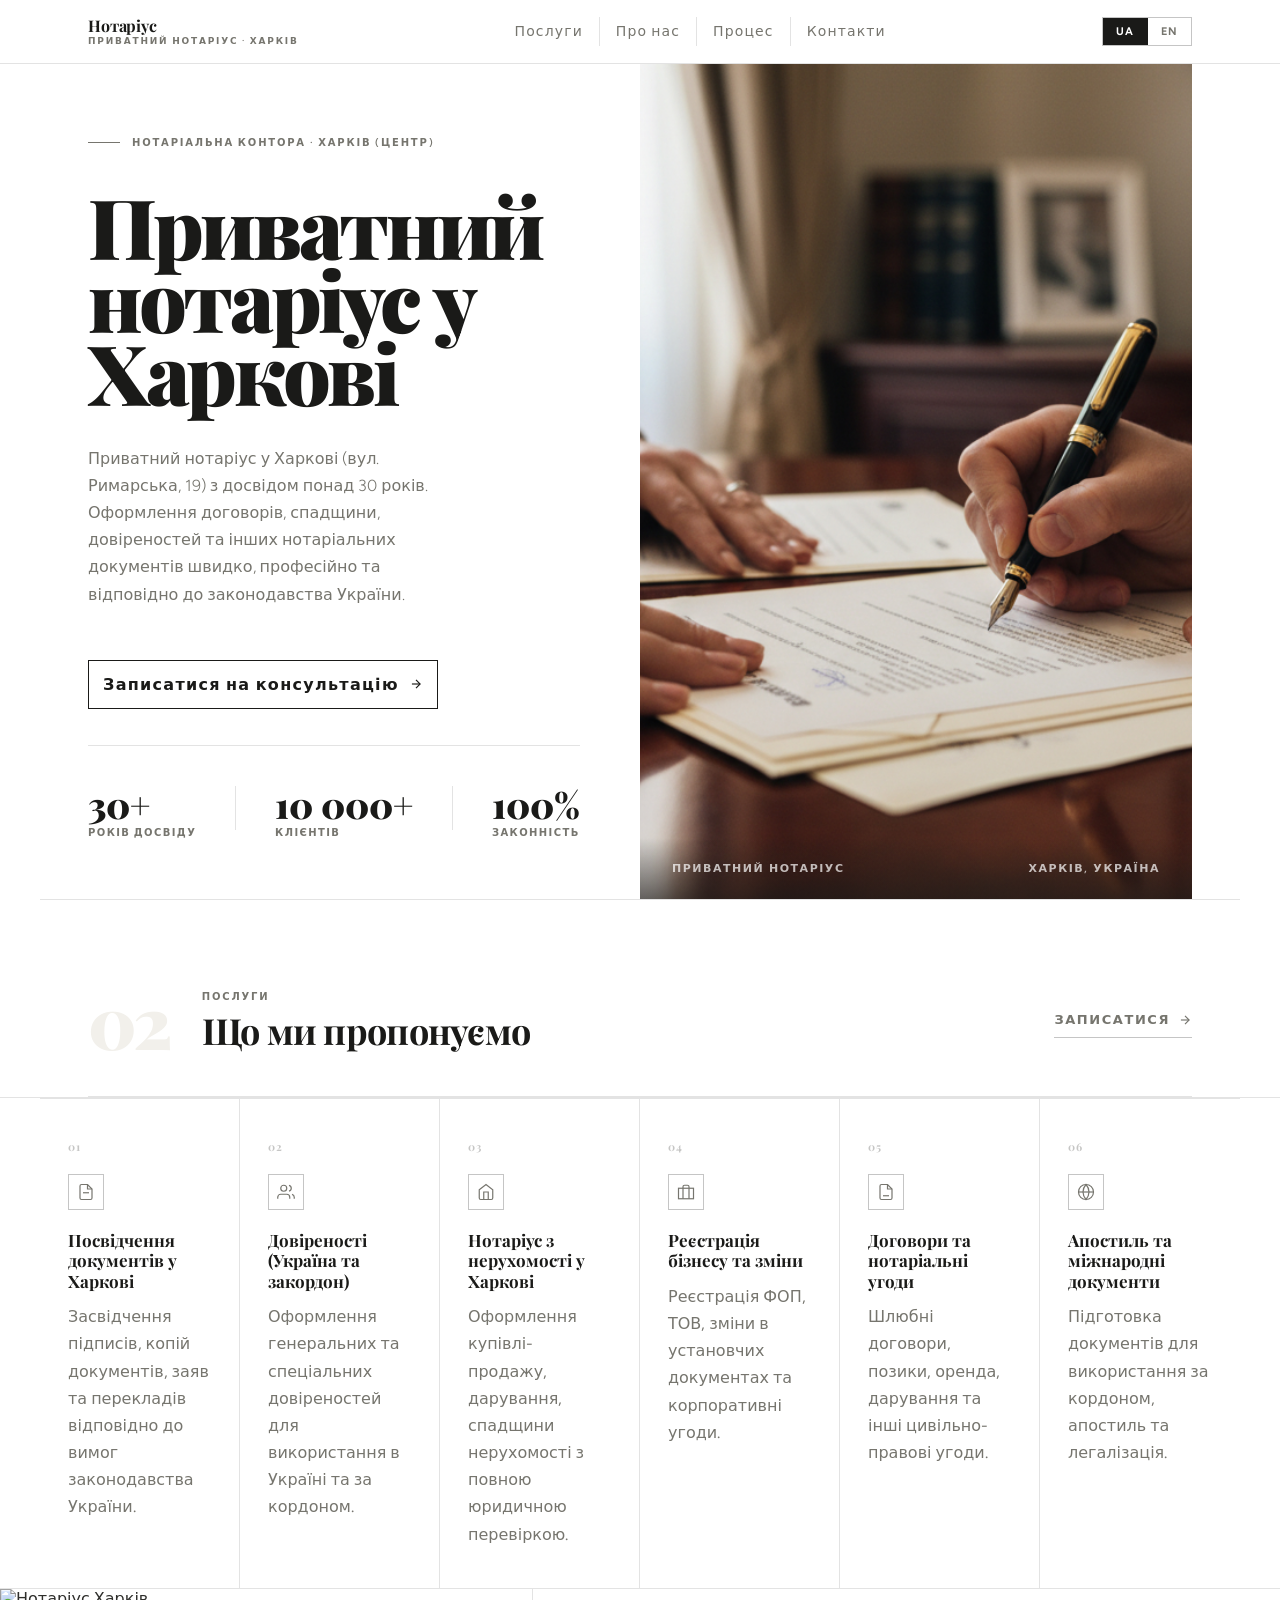
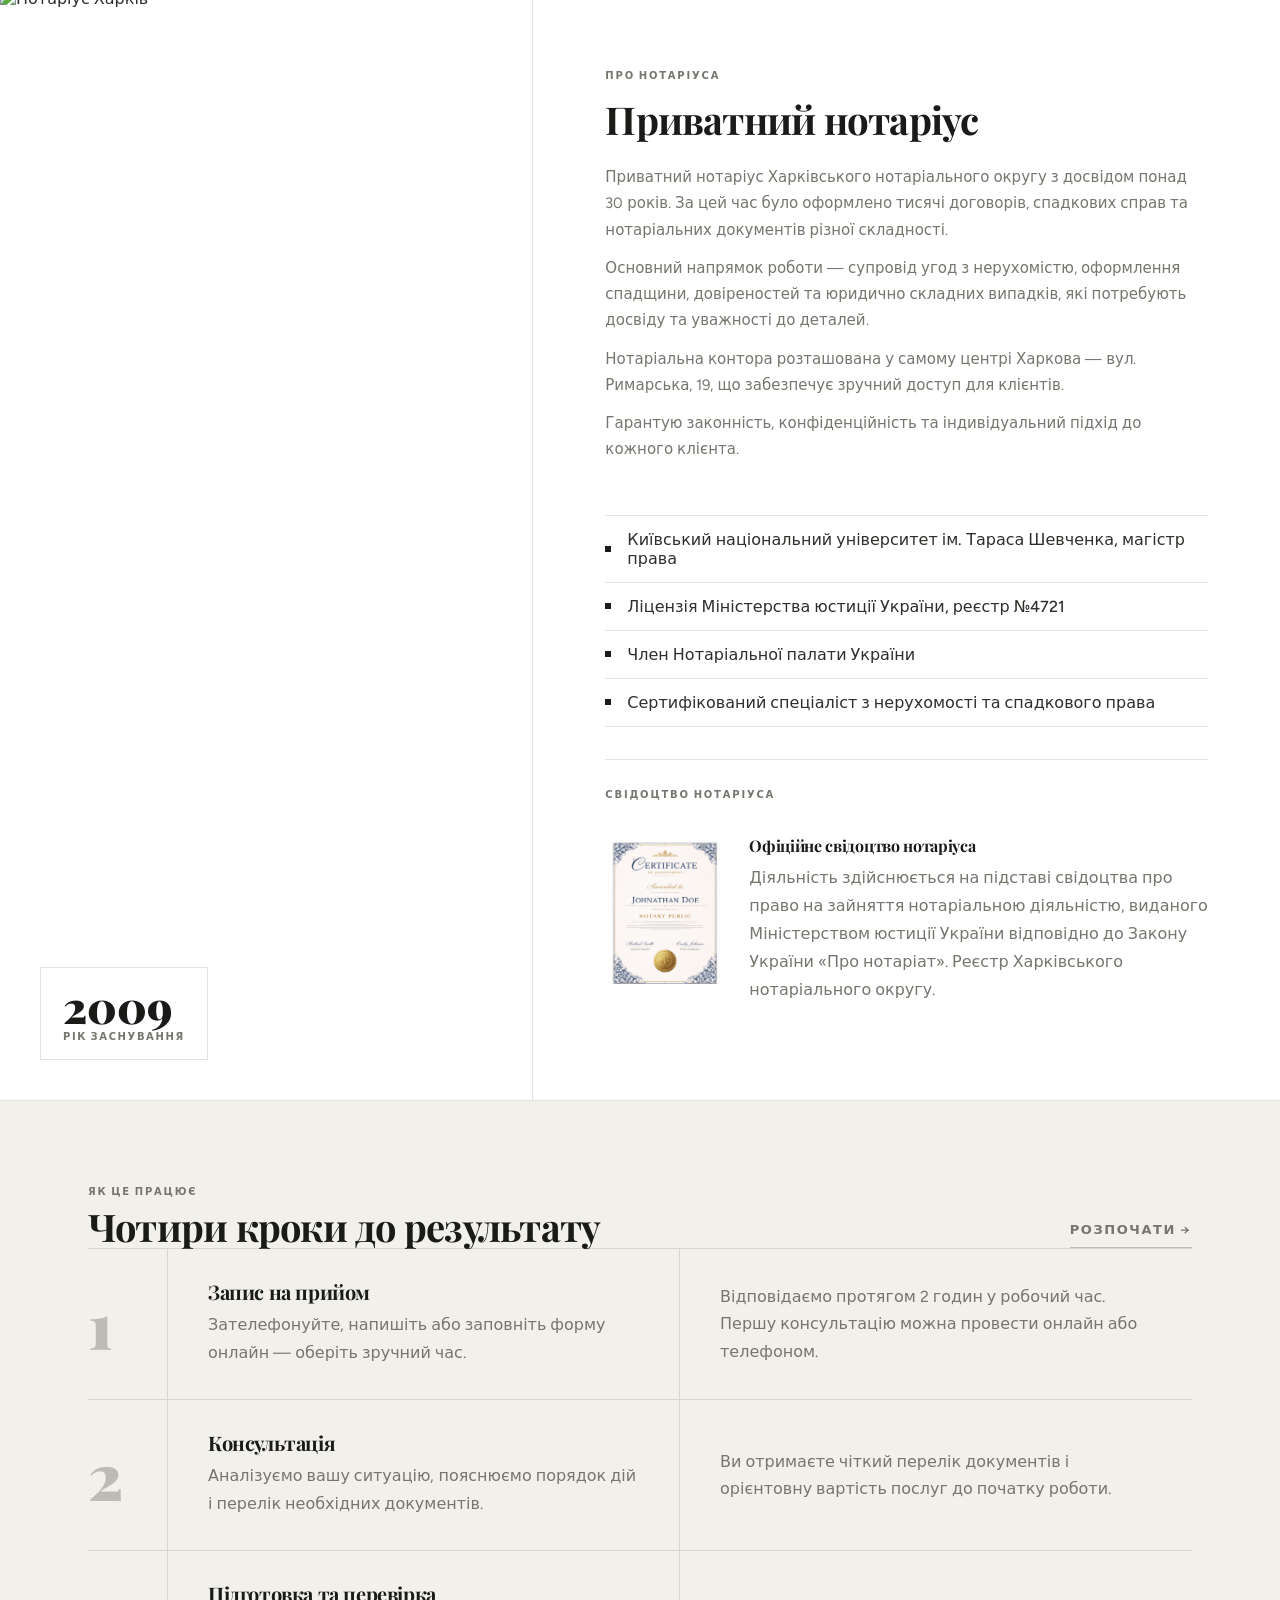
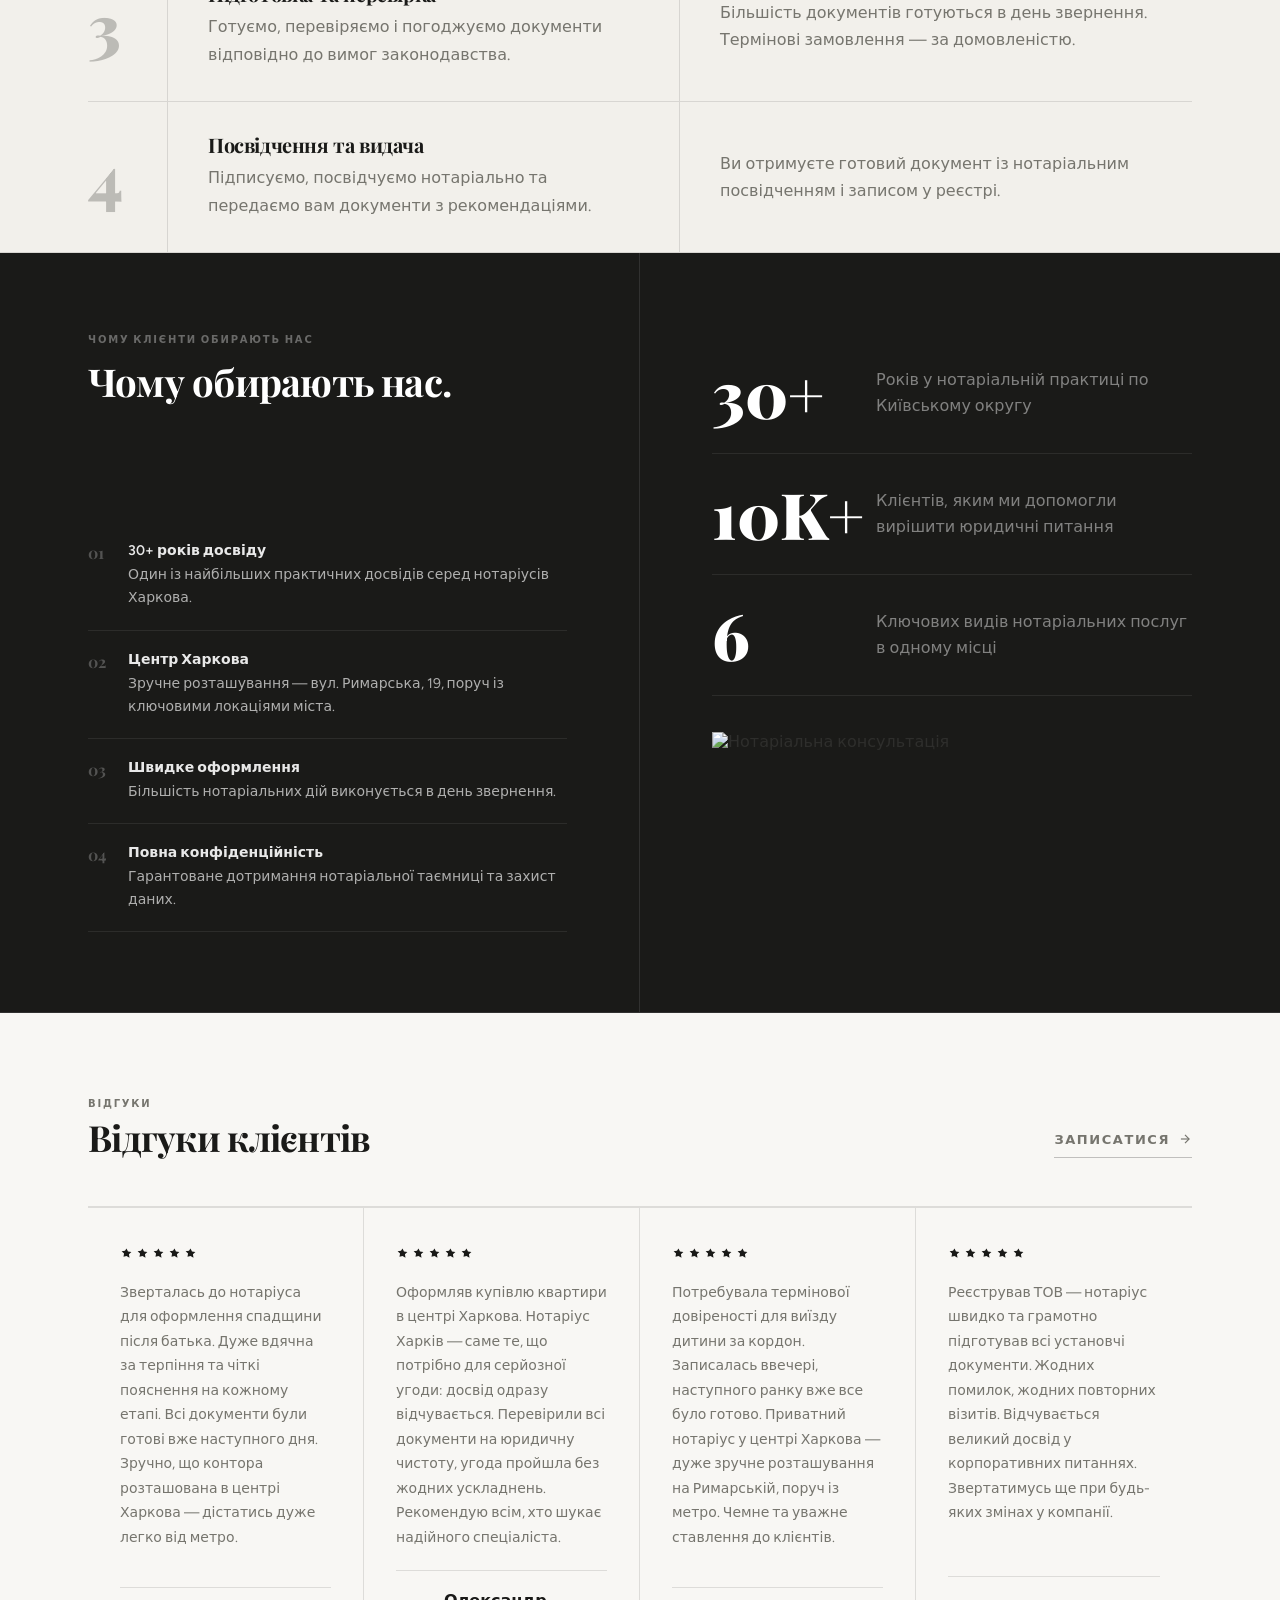
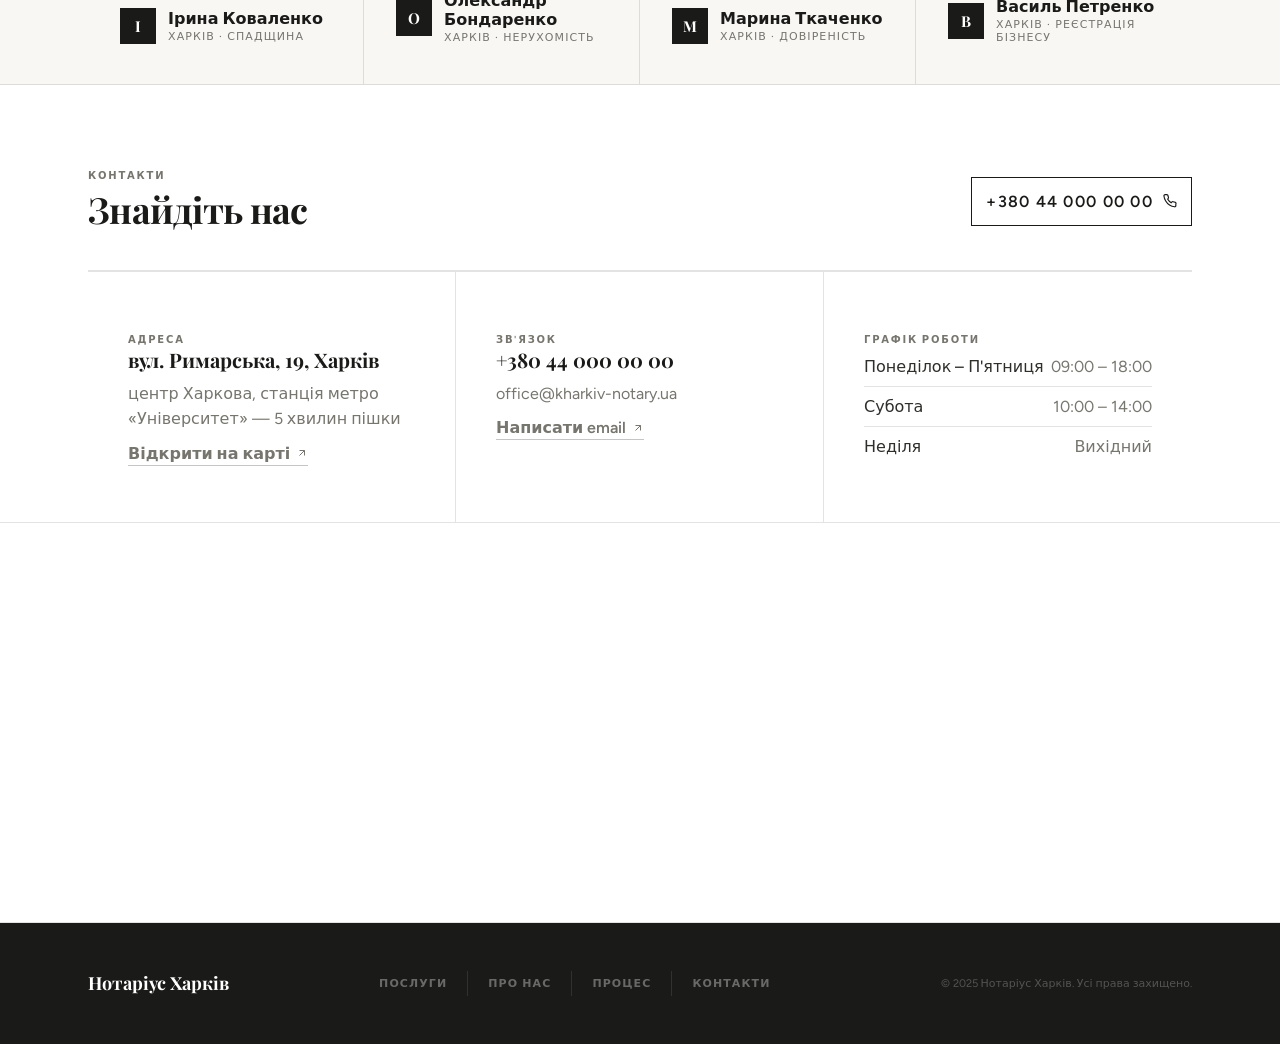
==== commit 73eb34a8: "hero image was changed" ====
--- a/index.html
+++ b/index.html
@@ -7,6 +7,21 @@
     <meta
       name="description"
       content="Приватний нотаріус у центрі Харкова (вул. Римарська, 19). 30 років досвіду. Нерухомість, довіреності, спадщина, договори. Швидко та законно."
+    />
+
+    <!-- favicon -->
+    <link rel="icon" href="assets/images/favicon.ico" sizes="any" />
+    <link
+      rel="icon"
+      type="image/png"
+      sizes="32x32"
+      href="assets/images/favicon-32x32.png"
+    />
+    <link
+      rel="icon"
+      type="image/png"
+      sizes="16x16"
+      href="assets/images/favicon-16x16.png"
     />
     <link rel="alternate" hreflang="uk" href="index.html" />
     <link rel="alternate" hreflang="en" href="index-en.html" />
@@ -150,13 +165,13 @@
           <div class="hero-right">
             <img
               class="hero-img"
-              src="https://images.unsplash.com/photo-1505664194779-8beaceb93744?w=900&auto=format&fit=crop&q=60&ixlib=rb-4.1.0&ixid=M3wxMjA3fDB8MHxzZWFyY2h8OHx8bGF3eWVyfGVufDB8fDB8fHww"
-              alt="Нотаріальна печатка та договірний документ"
+              src="assets/images/private-notary-kharkiv-signing-documents.jpg"
+              alt="Приватний нотаріус у центрі Харкова процес підписання офіційних документів"
               loading="eager"
             />
             <div class="hero-img-caption">
               <span class="hero-img-caption-text">Приватний нотаріус</span>
-              <span class="hero-img-caption-text">Київ, Україна</span>
+              <span class="hero-img-caption-text">Харків, Україна</span>
             </div>
           </div>
         </div>
@@ -413,7 +428,7 @@
             <div class="about__certificate-body">
               <div class="about__certificate-img-wrap">
                 <img
-                  src="assets/img/certificate-notary.png"
+                  src="assets/images/certificate-notary.png"
                   alt="Свідоцтво нотаріуса Харків Римарська 19"
                   loading="lazy"
                   onerror="
